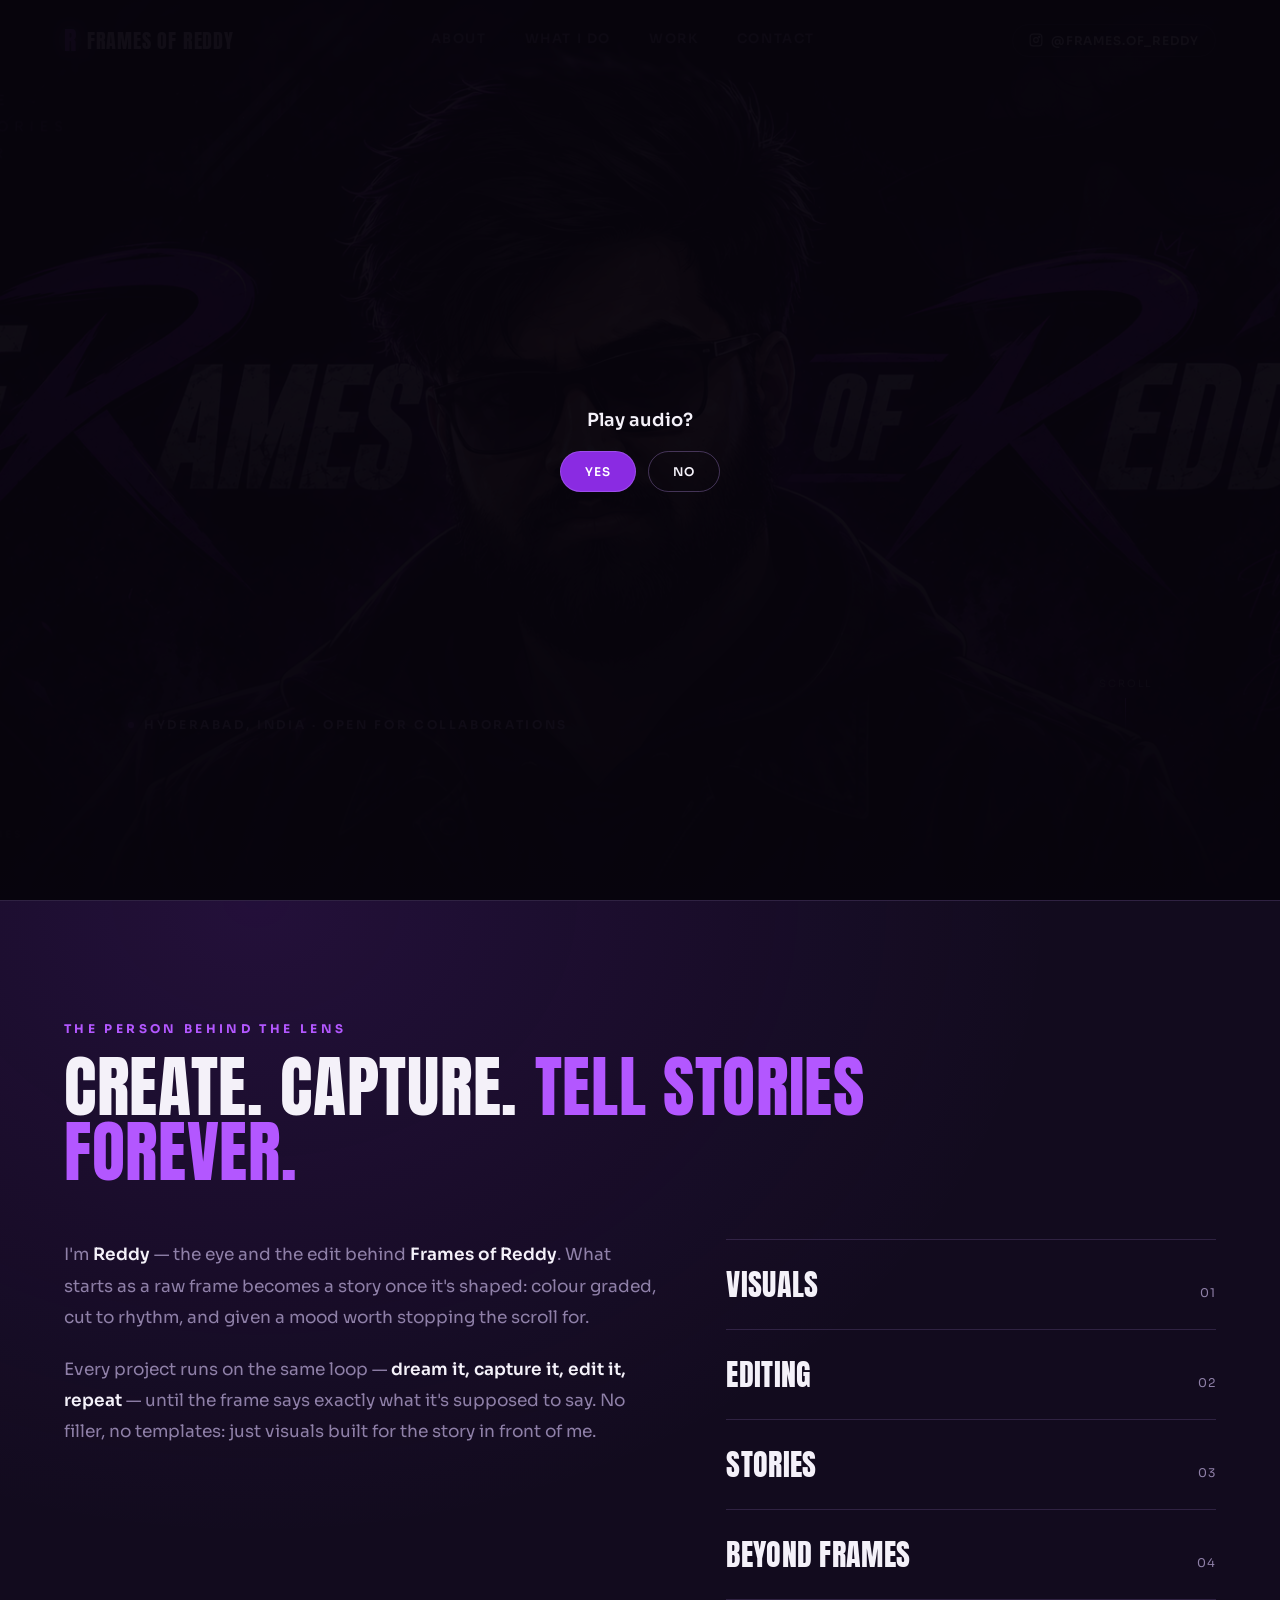
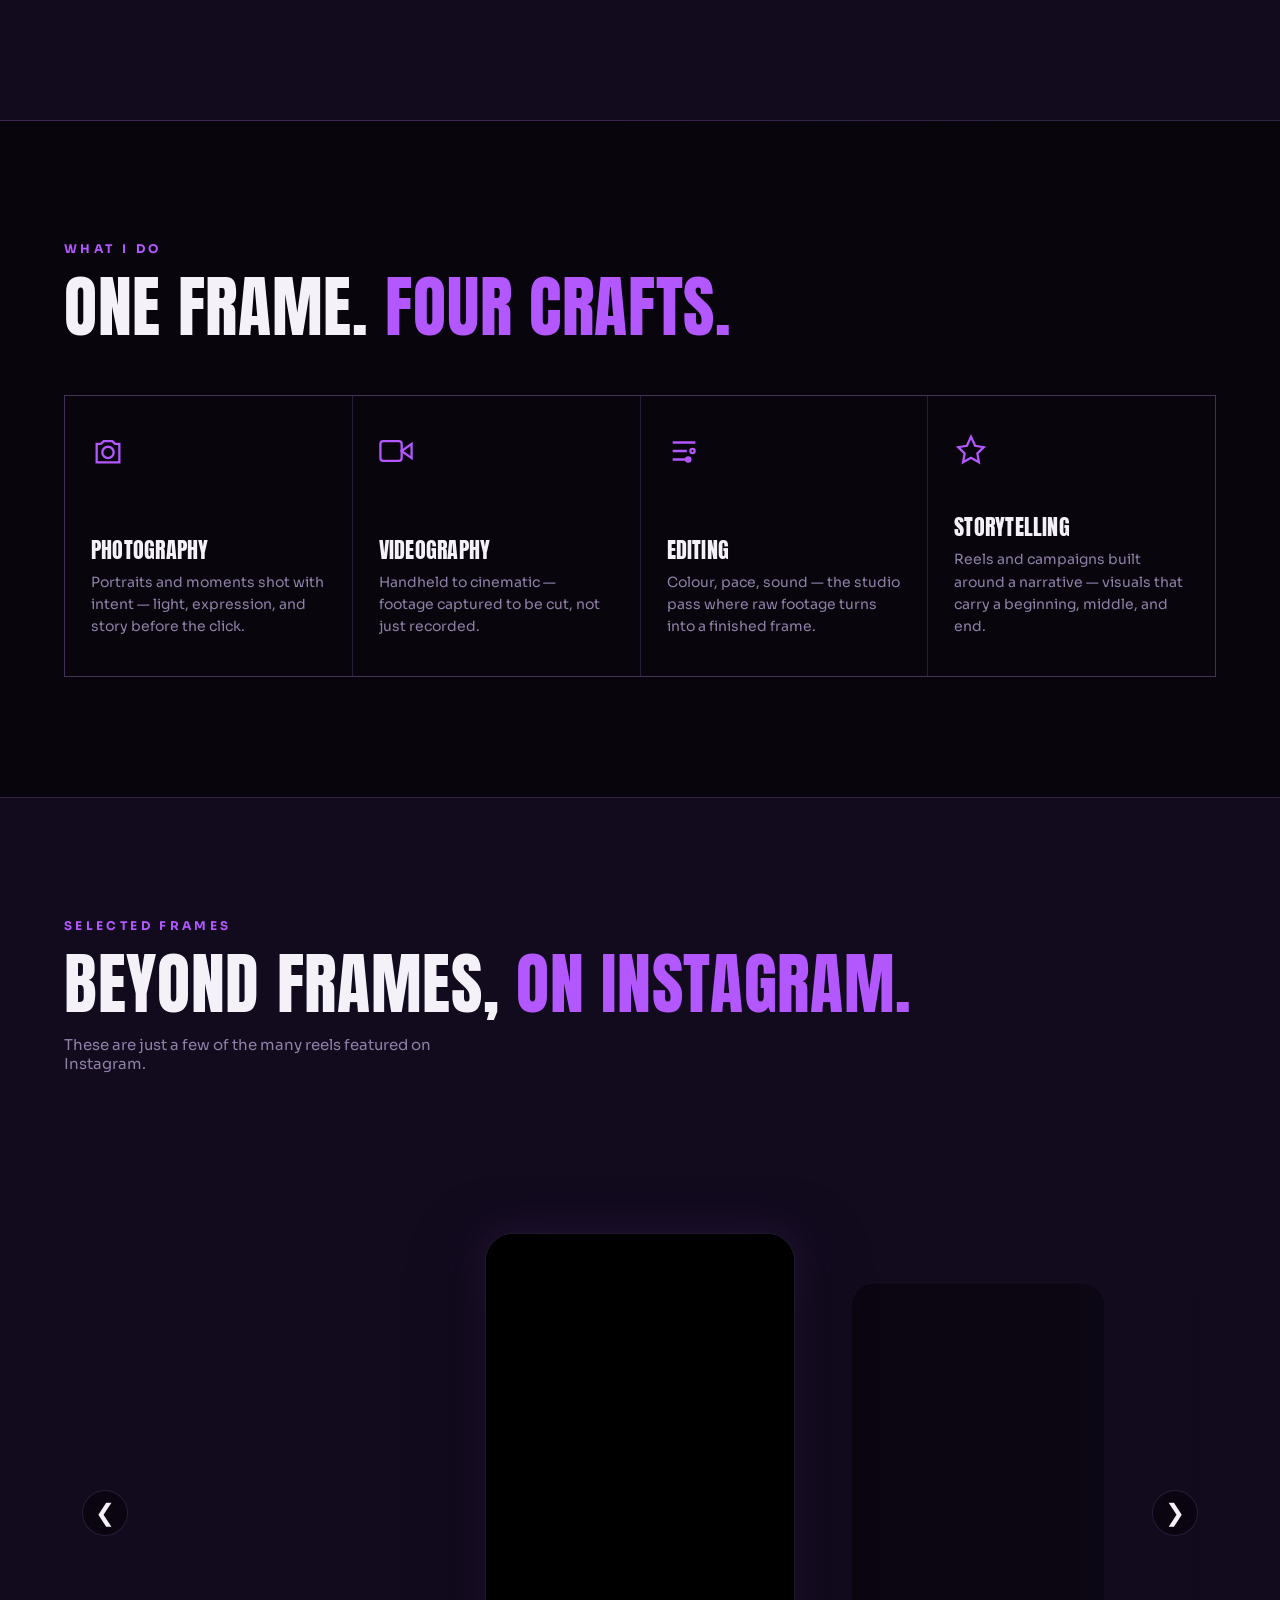
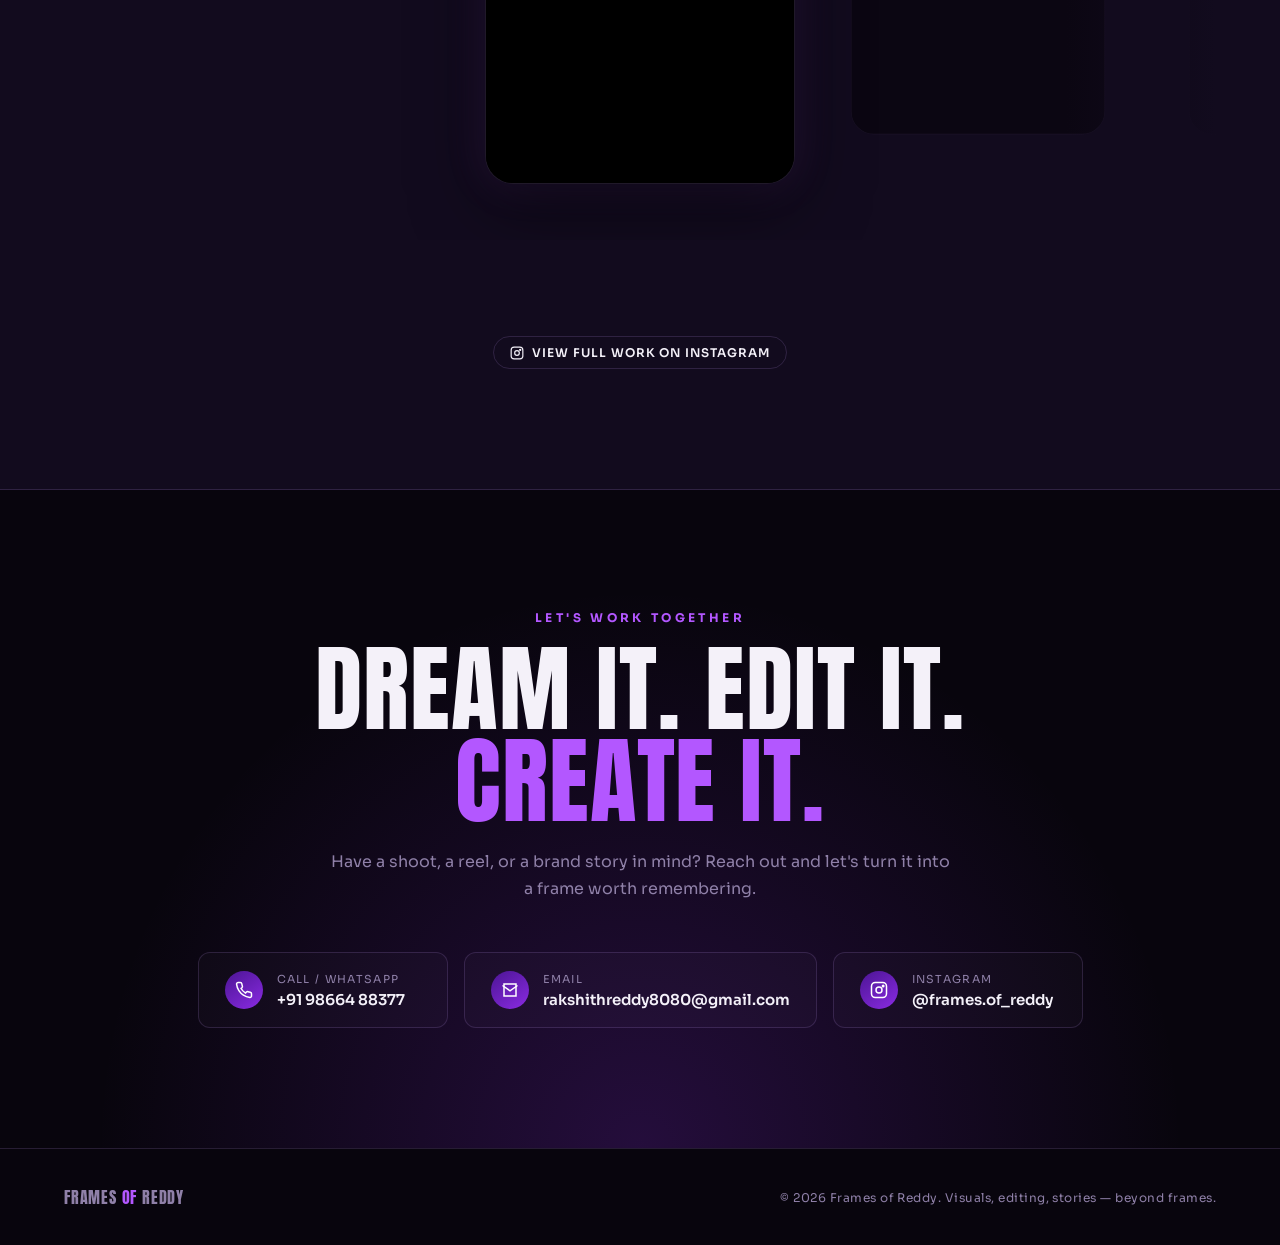
==== index.html @ 654df3df "Update index.html" ====
<!DOCTYPE html>

<html lang="en">

<head>

<meta charset="UTF-8">

<meta name="viewport" content="width=device-width, initial-scale=1.0">

<title>Frames of Reddy — Visuals. Editing. Stories.</title>

<link rel="preconnect" href="https://fonts.googleapis.com">

<link rel="preconnect" href="https://fonts.gstatic.com" crossorigin>

<link href="https://fonts.googleapis.com/css2?family=Anton&family=Sora:wght@300;400;500;600;700;800&display=swap" rel="stylesheet">

<style>

  :root{

    --bg:#08050d;

    --bg-alt:#120b1e;

    --violet:#8a2be2;

    --violet-bright:#b357ff;

    --violet-deep:#4c1594;

    --lilac:#d9b8ff;

    --white:#f4f1f9;

    --muted:#8f80a8;

    --line: rgba(197,157,255,0.16);

    --shadow-violet: 0 0 60px rgba(138,43,226,0.35);

  }

  *{margin:0;padding:0;box-sizing:border-box;}

  html{scroll-behavior:smooth;}

  body{

    background:var(--bg);

    color:var(--white);

    font-family:'Sora', sans-serif;

    overflow-x:hidden;

  }

  ::selection{background:var(--violet); color:#fff;}

  h1,h2,h3, .display{

    font-family:'Anton', sans-serif;

    font-weight:400;

    text-transform:uppercase;

    letter-spacing:0.01em;

    line-height:0.95;

  }

  a{color:inherit; text-decoration:none;}

  img{display:block; max-width:100%;}

  /* ---------- Signature slash divider ---------- */

  .slash-divider{

    width:100%;

    display:flex;

    justify-content:center;

    margin: 0 auto;

  }

  .slash-divider svg{ display:block; }

  /* ---------- Nav ---------- */

  header{

    position:fixed;

    top:0; left:0; right:0;

    z-index:100;

    display:flex;

    align-items:center;

    justify-content:space-between;

    padding: 20px clamp(20px, 5vw, 64px);

    background: linear-gradient(180deg, rgba(6,4,10,0.85) 0%, rgba(6,4,10,0) 100%);

    backdrop-filter: blur(2px);

  }

  .brandmark{

    display:flex; align-items:center; gap:10px;

    font-family:'Anton', sans-serif;

    font-size:20px;

    letter-spacing:0.04em;

  }

  .brandmark .r{

    color:var(--violet-bright);

    font-size:26px;

    text-shadow: 0 0 16px rgba(179,87,255,0.8);

  }

  nav.links{

    display:flex; gap:clamp(18px,3vw,40px);

    font-size:13px;

    letter-spacing:0.12em;

    text-transform:uppercase;

    font-weight:600;

    color:var(--muted);

  }

  nav.links a{ position:relative; padding-bottom:4px; transition:color .25s;}

  nav.links a:hover{ color:var(--white); }

  nav.links a::after{

    content:'';

    position:absolute; left:0; bottom:0;

    width:0; height:1px;

    background:var(--violet-bright);

    transition:width .25s;

  }

  nav.links a:hover::after{ width:100%; }

  .ig-pill{

    display:flex; align-items:center; gap:8px;

    border:1px solid var(--line);

    padding:8px 16px;

    border-radius:999px;

    font-size:12px;

    letter-spacing:0.08em;

    text-transform:uppercase;

    font-weight:600;

    transition: border-color .25s, box-shadow .25s, transform .25s;

  }

  .ig-pill:hover{

    border-color:var(--violet-bright);

    box-shadow:0 0 24px rgba(179,87,255,0.35);

    transform:translateY(-1px);

  }

  .ig-pill svg{ width:14px; height:14px; }

  /* ---------- Hero ---------- */

  .hero{

    position:relative;

    width:100%;

    min-height:100svh;

    display:flex;

    align-items:flex-end;

    background:#000;

  }
  .hero picture{
    position:absolute;
    inset:0;
    width:100%;
    height:100%;
    display:block;
  }

  .hero picture img{
    position:absolute;
    inset:0;
    width:100%;
    height:100%;
    object-fit:cover;
    object-position:center 18%;
  }

  .hero::after{

    content:'';

    position:absolute; inset:0;

    background: linear-gradient(180deg, rgba(6,4,10,0.1) 0%, rgba(6,4,10,0) 40%, rgba(8,5,13,0.55) 78%, var(--bg) 100%);

  }

  .hero-inner{

    position:relative; z-index:2;

    width:100%;

    padding: 0 clamp(20px,5vw,64px) 48px;

    display:flex;

    align-items:flex-end;

    justify-content:space-between;

    gap:24px;

  }

  .hero-tag{

    font-size:12px;

    letter-spacing:0.22em;

    text-transform:uppercase;

    color:var(--lilac);

    font-weight:600;

    display:flex; align-items:center; gap:10px;

  }

  .hero-tag .dot{

    width:6px;height:6px;border-radius:50%;

    background:var(--violet-bright);

    box-shadow:0 0 10px 2px rgba(179,87,255,0.9);

  }

  .scroll-cue{

    display:flex; flex-direction:column; align-items:center; gap:8px;

    font-size:10px;

    letter-spacing:0.2em;

    text-transform:uppercase;

    color:var(--muted);

  }

  .scroll-cue span.line{

    width:1px; height:34px;

    background:linear-gradient(180deg, var(--violet-bright), transparent);

    animation: pulse-line 2s ease-in-out infinite;

  }

  @keyframes pulse-line{ 0%,100%{opacity:.3} 50%{opacity:1} }

  /* ---------- Sections generic ---------- */

  section{

    position:relative;

    padding: 120px clamp(20px,5vw,64px);

  }

  .eyebrow{

    font-size:12px;

    letter-spacing:0.28em;

    text-transform:uppercase;

    color:var(--violet-bright);

    font-weight:700;

    margin-bottom:18px;

    display:block;

  }

  .section-head{

    max-width:900px;

  }

  .section-head h2{

    font-size:clamp(36px, 6vw, 68px);

    color:var(--white);

  }

  .section-head h2 em{

    font-style:normal;

    color:var(--violet-bright);

  }

  /* ---------- About ---------- */

  .about{

    background: radial-gradient(ellipse at 20% 0%, rgba(138,43,226,0.14), transparent 55%), var(--bg-alt);

    border-top:1px solid var(--line);

    border-bottom:1px solid var(--line);

  }

  .about-grid{

    display:grid;

    grid-template-columns: 1.1fr 0.9fr;

    gap:64px;

    margin-top:56px;

    align-items:start;

  }

  .about-copy p{

    color:var(--muted);

    font-size:17px;

    line-height:1.85;

    max-width:52ch;

    margin-bottom:20px;

  }

  .about-copy strong{ color:var(--white); font-weight:600; }

  .pillars{

    display:flex; flex-direction:column; gap:0;

    border-top:1px solid var(--line);

  }

  .pillar{

    display:flex; align-items:baseline; justify-content:space-between;

    padding:22px 0;

    border-bottom:1px solid var(--line);

  }

  .pillar .word{

    font-family:'Anton', sans-serif;

    font-size:clamp(22px,3vw,30px);

    text-transform:uppercase;

    color:var(--white);

    letter-spacing:0.01em;

  }

  .pillar .num{

    font-size:12px;

    color:var(--muted);

    letter-spacing:0.1em;

  }

  /* ---------- What I do ---------- */

  .services{

    background:var(--bg);

  }

  .service-grid{

    margin-top:56px;

    display:grid;

    grid-template-columns:repeat(4,1fr);

    gap:1px;

    background:var(--line);

    border:1px solid var(--line);

  }

  .service-card{

    background:var(--bg);

    padding:38px 26px;

    min-height:280px;

    display:flex;

    flex-direction:column;

    justify-content:space-between;

    transition: background .3s;

    position:relative;

    overflow:hidden;

  }

  .service-card:hover{ background:var(--bg-alt); }

  .service-card:hover .glow{ opacity:1; }

  .service-card .glow{

    position:absolute; top:-40%; right:-40%;

    width:220px; height:220px;

    background:radial-gradient(circle, rgba(179,87,255,0.35), transparent 70%);

    opacity:0; transition:opacity .4s;

    pointer-events:none;

  }

  .service-card .icon{

    width:34px; height:34px;

    color:var(--violet-bright);

    margin-bottom:auto;

  }

  .service-card h3{

    font-size:22px;

    margin-top:26px;

    color:var(--white);

  }

  .service-card p{

    color:var(--muted);

    font-size:14px;

    line-height:1.6;

    margin-top:10px;

  }

  /* ---------- Work / moodboard ---------- */

  .work{

    background: var(--bg-alt);

    border-top:1px solid var(--line);

    border-bottom:1px solid var(--line);

  }

  .work-head{

    display:flex;

    align-items:flex-end;

    justify-content:space-between;

    flex-wrap:wrap;

    gap:20px;

    margin-bottom:56px;

  }

  .work-head p{

    color:var(--muted);

    font-size:15px;

    max-width:36ch;

  }

  .work-grid{
    display:block;
    width:100%;
  }

  .work-tile{

    position:relative;

    border-radius:6px;

    overflow:hidden;

    border:1px solid var(--line);

    display:flex;

    align-items:flex-end;

    padding:18px;

    background-size:cover;

    background-position:center;

  }

  .work-tile.tall{ grid-row: span 2; }

  .work-tile.wide{ grid-column: span 2; }

  .work-tile::before{

    content:'';

    position:absolute; inset:0;

    background: linear-gradient(180deg, transparent 40%, rgba(6,4,10,0.85) 100%);

  }

  .work-tile .label{

    position:relative; z-index:2;

    font-size:13px;

    font-weight:600;

    letter-spacing:0.08em;

    text-transform:uppercase;

    color:var(--white);

    display:flex; align-items:center; gap:8px;

  }

  .work-tile .label svg{ width:14px; height:14px; color:var(--violet-bright); }

  .t1{ background-image: linear-gradient(160deg, rgba(76,21,148,0.55), rgba(8,5,13,0.85)), url('hero.png'); background-position: center 15%; }

  .t2{ background: linear-gradient(155deg, #1b0e2e, #3a1466 60%, #08050d); }

  .t3{ background: linear-gradient(200deg, #240f3c, #08050d); }

  .t4{ background: linear-gradient(140deg, #3a1466, #120b1e 70%); }

  .t5{ background: linear-gradient(170deg, #1b0e2e, #08050d); }

  .work-cta{

    margin-top:40px;

    display:flex; justify-content:center;

  }

  /* ---------- Contact ---------- */

  .contact{

    background: radial-gradient(ellipse at 50% 100%, rgba(138,43,226,0.22), transparent 60%), var(--bg);

    text-align:center;

  }

  .contact .section-head{ margin:0 auto; text-align:center; }

  .contact h2{ font-size:clamp(40px,8vw,96px); }

  .contact-sub{

    color:var(--muted);

    max-width:52ch;

    margin: 22px auto 50px;

    font-size:16px;

    line-height:1.7;

  }

  .contact-links{

    display:flex;

    flex-wrap:wrap;

    justify-content:center;

    gap:16px;

  }

  .contact-card{

    display:flex;

    align-items:center;

    gap:14px;

    border:1px solid var(--line);

    padding:18px 26px;

    border-radius:12px;

    min-width:250px;

    text-align:left;

    transition: border-color .25s, transform .25s, box-shadow .25s;

    background: rgba(255,255,255,0.02);

  }

  .contact-card:hover{

    border-color:var(--violet-bright);

    transform:translateY(-3px);

    box-shadow: var(--shadow-violet);

  }

  .contact-card .ic{

    width:38px; height:38px;

    flex:none;

    border-radius:50%;

    display:flex; align-items:center; justify-content:center;

    background: linear-gradient(145deg, var(--violet-deep), var(--violet));

    color:#fff;

  }

  .contact-card .ic svg{ width:18px; height:18px; }

  .contact-card .meta .k{

    font-size:11px;

    letter-spacing:0.12em;

    text-transform:uppercase;

    color:var(--muted);

    margin-bottom:4px;

  }

  .contact-card .meta .v{

    font-size:15px;

    font-weight:600;

    color:var(--white);

  }

  /* ---------- Footer ---------- */

  footer{

    padding: 36px clamp(20px,5vw,64px);

    display:flex;

    align-items:center;

    justify-content:space-between;

    border-top:1px solid var(--line);

    flex-wrap:wrap;

    gap:16px;

  }

  footer .fbrand{

    font-family:'Anton', sans-serif;

    font-size:16px;

    letter-spacing:0.05em;

    color:var(--muted);

  }

  footer .fbrand span{ color:var(--violet-bright); }

  footer small{

    color:var(--muted);

    font-size:12px;

    letter-spacing:0.04em;

  }

  /* ---------- Responsive ---------- */

  @media (max-width: 980px){

    nav.links{ display:none; }

    .about-grid{ grid-template-columns:1fr; gap:40px; }

    .service-grid{ grid-template-columns:repeat(2,1fr); }

    .work-grid{ display:block; width:100%; }

  }

  @media (max-width: 560px){

    section{ padding:88px 20px; }

    .service-grid{ grid-template-columns:1fr; }

    .work-grid{ display:block; width:100%; }

    .hero-inner{ flex-direction:column; align-items:flex-start; gap:28px; }

    .contact-card{ width:100%; }

  }


  /* ---------- Instagram Reels horizontal carousel ---------- */
  .reels-carousel{
    position:relative;
    width:100%;
    padding:48px 0 56px;
  }

  .reels-track{
    display:flex;
    align-items:center;
    gap:28px;
    width:100%;
    overflow-x:auto;
    overflow-y:hidden;
    scroll-snap-type:x mandatory;
    scroll-behavior:smooth;
    padding:56px calc(50% - 155px);
    scrollbar-width:none;
    -webkit-overflow-scrolling:touch;
  }

  .reels-track::-webkit-scrollbar{
    display:none;
  }

  .reel-card{
    flex:0 0 310px;
    height:551px;
    border-radius:28px;
    overflow:hidden;
    position:relative;
    scroll-snap-align:center;
    background:#000;
    border:1px solid var(--line);
    opacity:.38;
    transform:scale(.82);
    transition:transform .45s ease, opacity .45s ease, box-shadow .45s ease;
  }

  .reel-card.active{
    opacity:1;
    transform:scale(1);
    z-index:5;
    box-shadow:0 22px 70px rgba(0,0,0,.5), 0 0 40px rgba(179,87,255,.16);
  }

  .reel-card iframe{
    display:block;
    width:100%;
    height:100%;
    border:0;
    background:#000;
  }

  .reel-nav{
    position:absolute;
    top:50%;
    transform:translateY(-50%);
    z-index:20;
    width:46px;
    height:46px;
    border:1px solid var(--line);
    border-radius:50%;
    background:rgba(8,5,13,.78);
    color:var(--white);
    font-size:24px;
    line-height:1;
    cursor:pointer;
    backdrop-filter:blur(8px);
    transition:border-color .25s, background .25s, transform .25s;
  }

  .reel-nav:hover{
    border-color:var(--violet-bright);
    background:rgba(76,21,148,.7);
  }

  .reel-prev{ left:18px; }
  .reel-next{ right:18px; }

  .reels-carousel::before,
  .reels-carousel::after{
    content:'';
    position:absolute;
    top:0;
    bottom:0;
    width:13%;
    z-index:10;
    pointer-events:none;
  }

  .reels-carousel::before{
    left:0;
    background:linear-gradient(90deg, var(--bg-alt), transparent);
  }

  .reels-carousel::after{
    right:0;
    background:linear-gradient(270deg, var(--bg-alt), transparent);
  }

  @media (max-width:700px){
    .reels-track{
      gap:18px;
      padding-left:calc(50% - 135px);
      padding-right:calc(50% - 135px);
    }

    .reel-card{
      flex-basis:270px;
      height:480px;
      border-radius:24px;
    }

    .reel-nav{
      width:40px;
      height:40px;
      font-size:20px;
    }

    .reel-prev{ left:8px; }
    .reel-next{ right:8px; }
  }

</style>

</head>

<body>
  <audio id="portfolioAudio">
  <source src="portfolio-audio.mp3" type="audio/mpeg">
</audio>

<div id="audioPermission" style="position:fixed;inset:0;z-index:9999;display:flex;align-items:center;justify-content:center;background:rgba(8,5,13,.96);font-family:'Sora',sans-serif;">
  <div style="text-align:center;">
    <div style="color:#f4f1f9;font-size:18px;font-weight:600;margin-bottom:20px;">
      Play audio?
    </div>

    <div style="display:flex;gap:12px;justify-content:center;">
      <button id="playAudio" type="button" style="border:1px solid rgba(197,157,255,.3);background:#8a2be2;color:#fff;padding:12px 24px;border-radius:999px;font:600 12px 'Sora',sans-serif;letter-spacing:.08em;text-transform:uppercase;cursor:pointer;">
        Yes
      </button>

      <button id="noAudio" type="button" style="border:1px solid rgba(197,157,255,.3);background:transparent;color:#f4f1f9;padding:12px 24px;border-radius:999px;font:600 12px 'Sora',sans-serif;letter-spacing:.08em;text-transform:uppercase;cursor:pointer;">
        No
      </button>
    </div>
  </div>
</div>

<header>

  <div class="brandmark"><span class="r">R</span> FRAMES OF REDDY</div>

  <nav class="links">

    <a href="#about">About</a>

    <a href="#services">What I Do</a>

    <a href="#work">Work</a>

    <a href="#contact">Contact</a>

  </nav>

  <a class="ig-pill" href="https://www.instagram.com/frames.of_reddy" target="_blank" rel="noopener">

    <svg viewBox="0 0 24 24" fill="none" stroke="currentColor" stroke-width="2"><rect x="2" y="2" width="20" height="20" rx="5"/><circle cx="12" cy="12" r="4"/><circle cx="17.5" cy="6.5" r="1"/></svg>

    @frames.of_reddy

  </a>

</header>

<!-- HERO -->

<section class="hero">

  <picture>
    <source media="(max-width: 560px)" srcset="hero-mobile.png">
    <img src="hero.png" alt="Frames of Reddy — portrait banner">
  </picture>

  <div class="hero-inner">

    <div class="hero-tag"><span class="dot"></span>Hyderabad, India · Open for collaborations</div>

    <div class="scroll-cue"><span>Scroll</span><span class="line"></span></div>

  </div>

</section>

<!-- ABOUT -->

<section class="about" id="about">

  <div class="section-head">

    <span class="eyebrow">The Person Behind The Lens</span>

    <h2>Create. Capture. <em>Tell stories forever.</em></h2>

  </div>

  <div class="about-grid">

    <div class="about-copy">

      <p>I'm <strong>Reddy</strong> — the eye and the edit behind <strong>Frames of Reddy</strong>. What starts as a raw frame becomes a story once it's shaped: colour graded, cut to rhythm, and given a mood worth stopping the scroll for.</p>

      <p>Every project runs on the same loop — <strong>dream it, capture it, edit it, repeat</strong> — until the frame says exactly what it's supposed to say. No filler, no templates: just visuals built for the story in front of me.</p>

    </div>

    <div class="pillars">

      <div class="pillar"><span class="word">Visuals</span><span class="num">01</span></div>

      <div class="pillar"><span class="word">Editing</span><span class="num">02</span></div>

      <div class="pillar"><span class="word">Stories</span><span class="num">03</span></div>

      <div class="pillar"><span class="word">Beyond Frames</span><span class="num">04</span></div>

    </div>

  </div>

</section>

<!-- SERVICES -->

<section class="services" id="services">

  <div class="section-head">

    <span class="eyebrow">What I Do</span>

    <h2>One frame. <em>Four crafts.</em></h2>

  </div>

  <div class="service-grid">

    <div class="service-card">

      <div class="glow"></div>

      <svg class="icon" viewBox="0 0 24 24" fill="none" stroke="currentColor" stroke-width="1.6"><path d="M4 7h3l2-2h6l2 2h3v13H4z"/><circle cx="12" cy="13" r="4"/></svg>

      <h3>Photography</h3>

      <p>Portraits and moments shot with intent — light, expression, and story before the click.</p>

    </div>

    <div class="service-card">

      <div class="glow"></div>

      <svg class="icon" viewBox="0 0 24 24" fill="none" stroke="currentColor" stroke-width="1.6"><path d="M23 7l-7 5 7 5V7z"/><rect x="1" y="5" width="15" height="14" rx="2"/></svg>

      <h3>Videography</h3>

      <p>Handheld to cinematic — footage captured to be cut, not just recorded.</p>

    </div>

    <div class="service-card">

      <div class="glow"></div>

      <svg class="icon" viewBox="0 0 24 24" fill="none" stroke="currentColor" stroke-width="1.6"><path d="M4 6h16M4 12h10M4 18h13"/><circle cx="18" cy="12" r="1.5"/><circle cx="15" cy="18" r="1.5"/></svg>

      <h3>Editing</h3>

      <p>Colour, pace, sound — the studio pass where raw footage turns into a finished frame.</p>

    </div>

    <div class="service-card">

      <div class="glow"></div>

      <svg class="icon" viewBox="0 0 24 24" fill="none" stroke="currentColor" stroke-width="1.6"><path d="M12 2l2.9 6.3L21 9.3l-4.5 4.4L17.6 20 12 16.8 6.4 20l1.1-6.3L3 9.3l6.1-1z"/></svg>

      <h3>Storytelling</h3>

      <p>Reels and campaigns built around a narrative — visuals that carry a beginning, middle, and end.</p>

    </div>

  </div>

</section>

<!-- WORK / MOODBOARD -->

<section class="work" id="work">

  <div class="work-head">

    <div class="section-head">

      <span class="eyebrow">Selected Frames</span>

      <h2>Beyond frames, <em>on Instagram.</em></h2>

    </div>

    <p>These are just a few of the many reels featured on Instagram.</p>

  </div>

  <div class="work-grid">
    <div class="reels-carousel">
      <button class="reel-nav reel-prev" type="button" aria-label="Previous reel">&#10094;</button>

      <div class="reels-track">
        
         <div class="reel-card">
          <iframe src="https://www.instagram.com/reel/DcV81oohVIB/embed/" title="Instagram Reel 1" allowfullscreen loading="lazy"></iframe>
        </div>


        <div class="reel-card">
          <iframe src="https://www.instagram.com/reel/DcS8Oz3h90Z/embed/" title="Instagram Reel 2" allowfullscreen loading="lazy"></iframe>
        </div>

        <div class="reel-card">
          <iframe src="https://www.instagram.com/reel/DYt3I3_vNM1/embed/" title="Instagram Reel 3" allowfullscreen loading="lazy"></iframe>
        </div>


        <div class="reel-card">
          <iframe src="https://www.instagram.com/reel/DXAbQo4kxTm/embed/" title="Instagram Reel 4" allowfullscreen loading="lazy"></iframe>
        </div>


        <div class="reel-card">
          <iframe src="https://www.instagram.com/reel/DYhn1O8vVtA/embed/" title="Instagram Reel 5" allowfullscreen loading="lazy"></iframe>
        </div>


        <div class="reel-card">
          <iframe src="https://www.instagram.com/reel/Dbw5aCNJ3gd/embed/" title="Instagram Reel 6" allowfullscreen loading="lazy"></iframe>
        </div>


        <div class="reel-card">
          <iframe src="https://www.instagram.com/reel/DN0cRMaUsWM/embed/" title="Instagram Reel 7" allowfullscreen loading="lazy"></iframe>
        </div>


        <div class="reel-card">
          <iframe src="https://www.instagram.com/reel/DOF5BCdiUIG/embed/" title="Instagram Reel 8" allowfullscreen loading="lazy"></iframe>
        </div>


        <div class="reel-card">
          <iframe src="https://www.instagram.com/reel/DObkdE_EpVa/embed/" title="Instagram Reel 9" allowfullscreen loading="lazy"></iframe>
        </div>


        <div class="reel-card">
          <iframe src="https://www.instagram.com/reel/DXDfrdXj7ae/embed/" title="Instagram Reel 10" allowfullscreen loading="lazy"></iframe>
        </div>


        <div class="reel-card">
          <iframe src="https://www.instagram.com/reel/DX4c7B3PeUk/embed/" title="Instagram Reel 11" allowfullscreen loading="lazy"></iframe>
        </div>


        <div class="reel-card">
          <iframe src="https://www.instagram.com/reel/DXbmrlQEsmh/embed/" title="Instagram Reel 12" allowfullscreen loading="lazy"></iframe>
        </div>
</div>

      <button class="reel-nav reel-next" type="button" aria-label="Next reel">&#10095;</button>
    </div>

</div>

  <div class="work-cta">

    <a class="ig-pill" href="https://www.instagram.com/frames.of_reddy" target="_blank" rel="noopener">

      <svg viewBox="0 0 24 24" fill="none" stroke="currentColor" stroke-width="2"><rect x="2" y="2" width="20" height="20" rx="5"/><circle cx="12" cy="12" r="4"/><circle cx="17.5" cy="6.5" r="1"/></svg>

      View full work on Instagram

    </a>

  </div>

</section>

<!-- CONTACT -->

<section class="contact" id="contact">

  <div class="section-head">

    <span class="eyebrow">Let's Work Together</span>

    <h2>Dream it. Edit it.<br><em>Create it.</em></h2>

  </div>

  <p class="contact-sub">Have a shoot, a reel, or a brand story in mind? Reach out and let's turn it into a frame worth remembering.</p>

  <div class="contact-links">

    <a class="contact-card" href="tel:+919866488377">

      <div class="ic"><svg viewBox="0 0 24 24" fill="none" stroke="currentColor" stroke-width="2"><path d="M22 16.9v3a2 2 0 0 1-2.2 2 19.8 19.8 0 0 1-8.6-3.1 19.5 19.5 0 0 1-6-6 19.8 19.8 0 0 1-3.1-8.7A2 2 0 0 1 4.1 2h3a2 2 0 0 1 2 1.7c.1 1 .3 2 .7 3a2 2 0 0 1-.4 2.1L8.1 10a16 16 0 0 0 6 6l1.2-1.3a2 2 0 0 1 2.1-.4c1 .4 2 .6 3 .7a2 2 0 0 1 1.6 2Z"/></svg></div>

      <div class="meta"><div class="k">Call / WhatsApp</div><div class="v">+91 98664 88377</div></div>

    </a>

    <a class="contact-card" href="mailto:rakshithreddy8080@gmail.com">

      <div class="ic"><svg viewBox="0 0 24 24" fill="none" stroke="currentColor" stroke-width="2"><path d="M4 4h16v16H4z"/><path d="M22 6l-10 7L2 6"/></svg></div>

      <div class="meta"><div class="k">Email</div><div class="v">rakshithreddy8080@gmail.com</div></div>

    </a>

    <a class="contact-card" href="https://www.instagram.com/frames.of_reddy" target="_blank" rel="noopener">

      <div class="ic"><svg viewBox="0 0 24 24" fill="none" stroke="currentColor" stroke-width="2"><rect x="2" y="2" width="20" height="20" rx="5"/><circle cx="12" cy="12" r="4"/><circle cx="17.5" cy="6.5" r="1"/></svg></div>

      <div class="meta"><div class="k">Instagram</div><div class="v">@frames.of_reddy</div></div>

    </a>

  </div>

</section>

<footer>

  <div class="fbrand">FRAMES <span>OF</span> REDDY</div>

  <small>&copy; 2026 Frames of Reddy. Visuals, editing, stories — beyond frames.</small>

</footer>


  <script>
    (() => {
      const track = document.querySelector('.reels-track');
      const cards = [...document.querySelectorAll('.reel-card')];
      const prev = document.querySelector('.reel-prev');
      const next = document.querySelector('.reel-next');

      if (!track || !cards.length) return;

      const setActiveCard = () => {
        const trackCenter = track.getBoundingClientRect().left + track.clientWidth / 2;
        let closest = cards[0];
        let closestDistance = Infinity;

        cards.forEach(card => {
          const rect = card.getBoundingClientRect();
          const center = rect.left + rect.width / 2;
          const distance = Math.abs(center - trackCenter);
          if (distance < closestDistance) {
            closestDistance = distance;
            closest = card;
          }
        });

        cards.forEach(card => card.classList.toggle('active', card === closest));
      };

      const centerCard = (card, smooth = true) => {
        const left = card.offsetLeft - (track.clientWidth - card.offsetWidth) / 2;
        track.scrollTo({
          left: Math.max(0, left),
          behavior: smooth ? 'smooth' : 'auto'
        });
      };

      const scrollByCard = (direction) => {
        const active = cards.find(card => card.classList.contains('active')) || cards[0];
        const index = cards.indexOf(active);
        const nextIndex = Math.max(0, Math.min(cards.length - 1, index + direction));
        centerCard(cards[nextIndex], true);
      };

      prev?.addEventListener('click', () => scrollByCard(-1));
      next?.addEventListener('click', () => scrollByCard(1));

      let ticking = false;
      track.addEventListener('scroll', () => {
        if (!ticking) {
          window.requestAnimationFrame(() => {
            setActiveCard();
            ticking = false;
          });
          ticking = true;
        }
      }, { passive: true });

      window.addEventListener('resize', setActiveCard);

      requestAnimationFrame(() => {
        centerCard(cards[0], false);
        setActiveCard();
      });
    })();
  </script>
  <script>
(() => {
  const audio = document.getElementById('portfolioAudio');
  const permission = document.getElementById('audioPermission');
  const yes = document.getElementById('playAudio');
  const no = document.getElementById('noAudio');

  yes.addEventListener('click', () => {
    audio.loop = false;
    audio.volume = 1;
    audio.currentTime = 0;

    audio.play().then(() => {
      permission.remove();
    }).catch(() => {
      alert('Audio could not be played. Make sure portfolio-audio.mp3 is in the same folder as index.html.');
    });
  });

  no.addEventListener('click', () => {
    audio.pause();
    permission.remove();
  });
})();
</script>

</body>

</html>
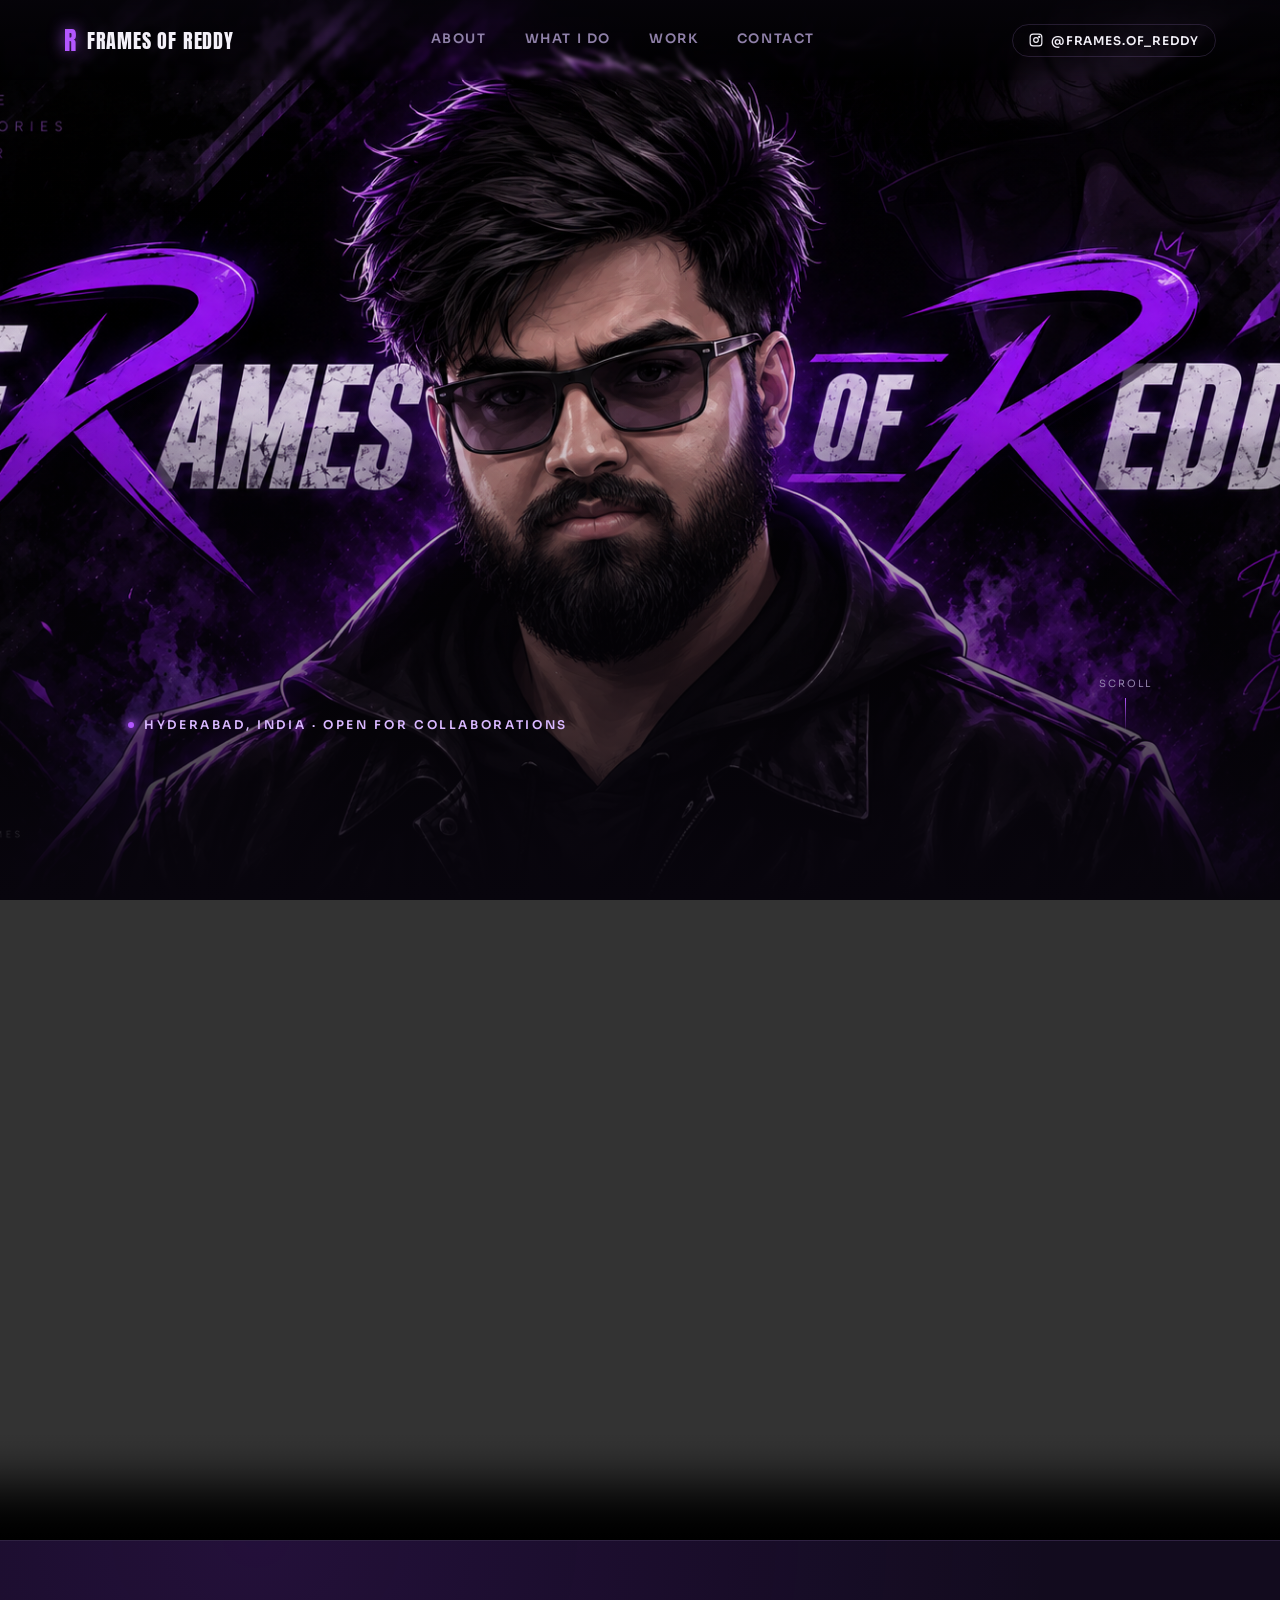
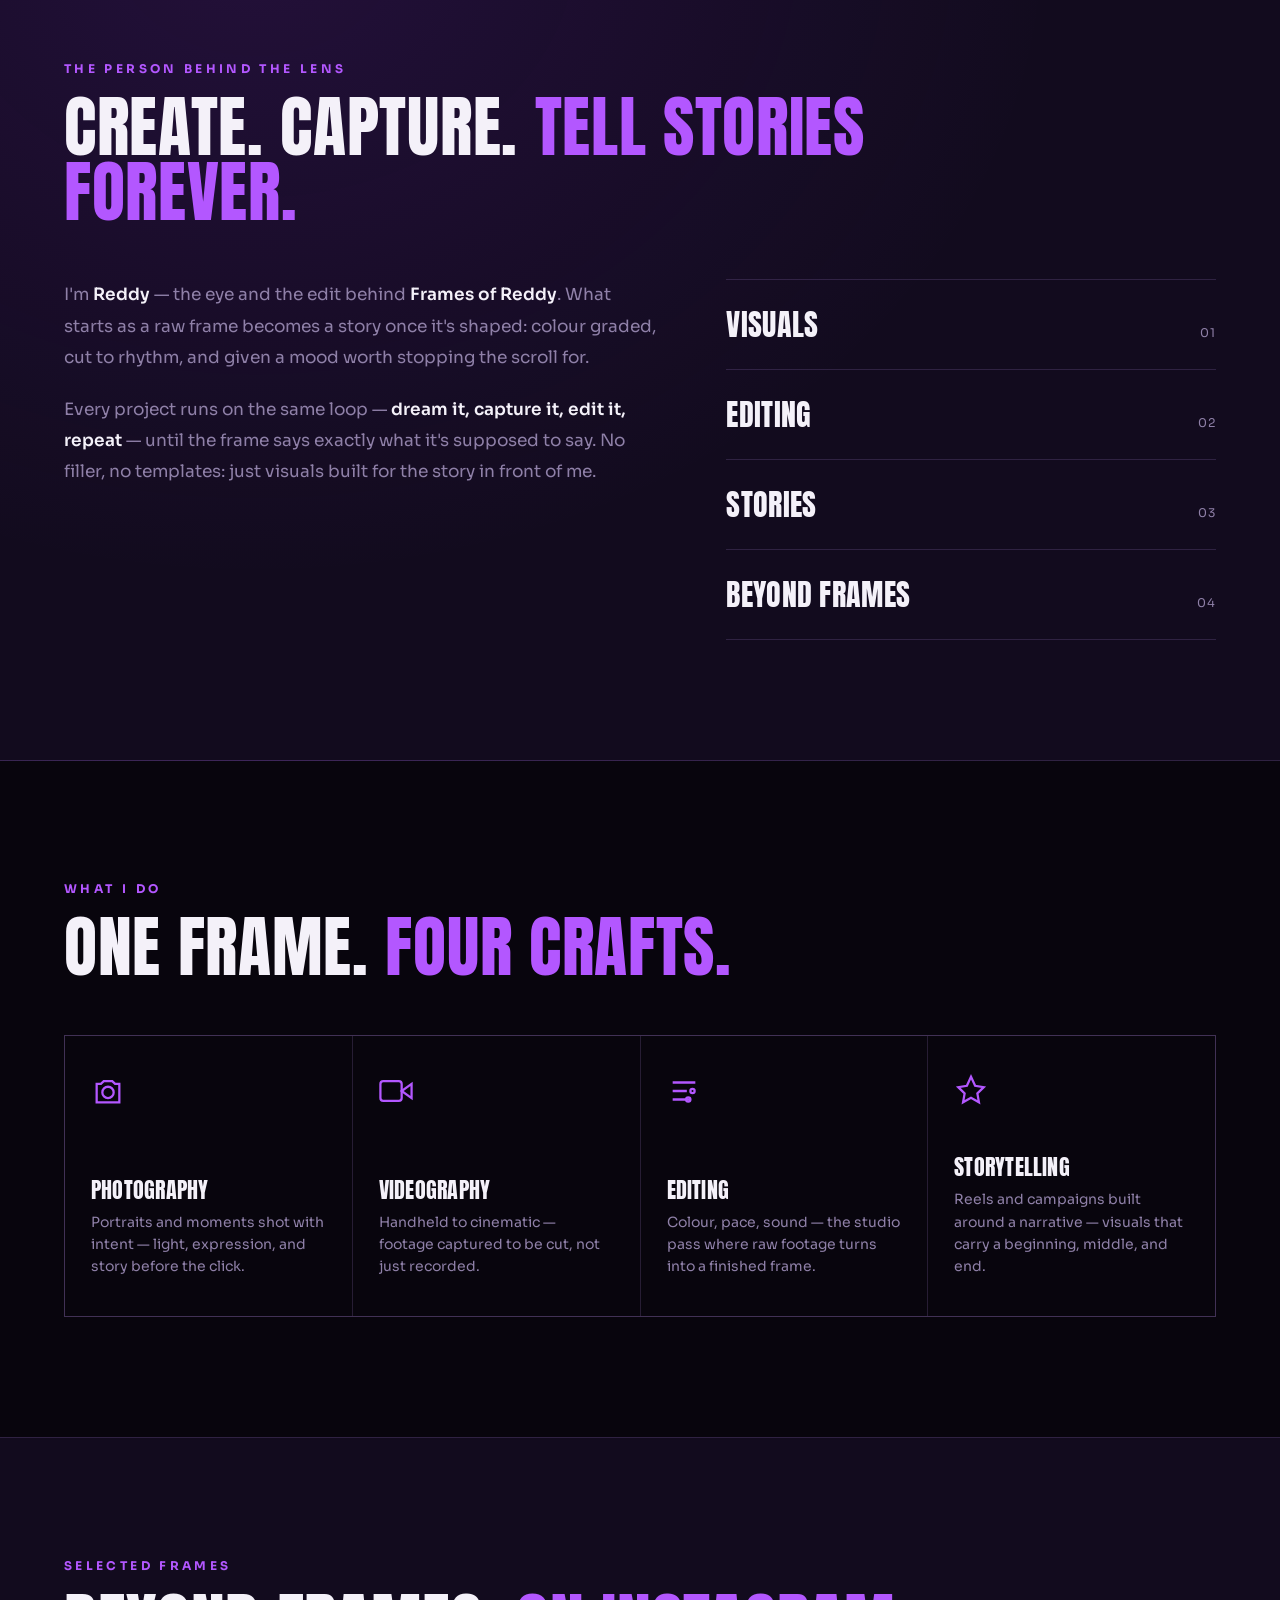
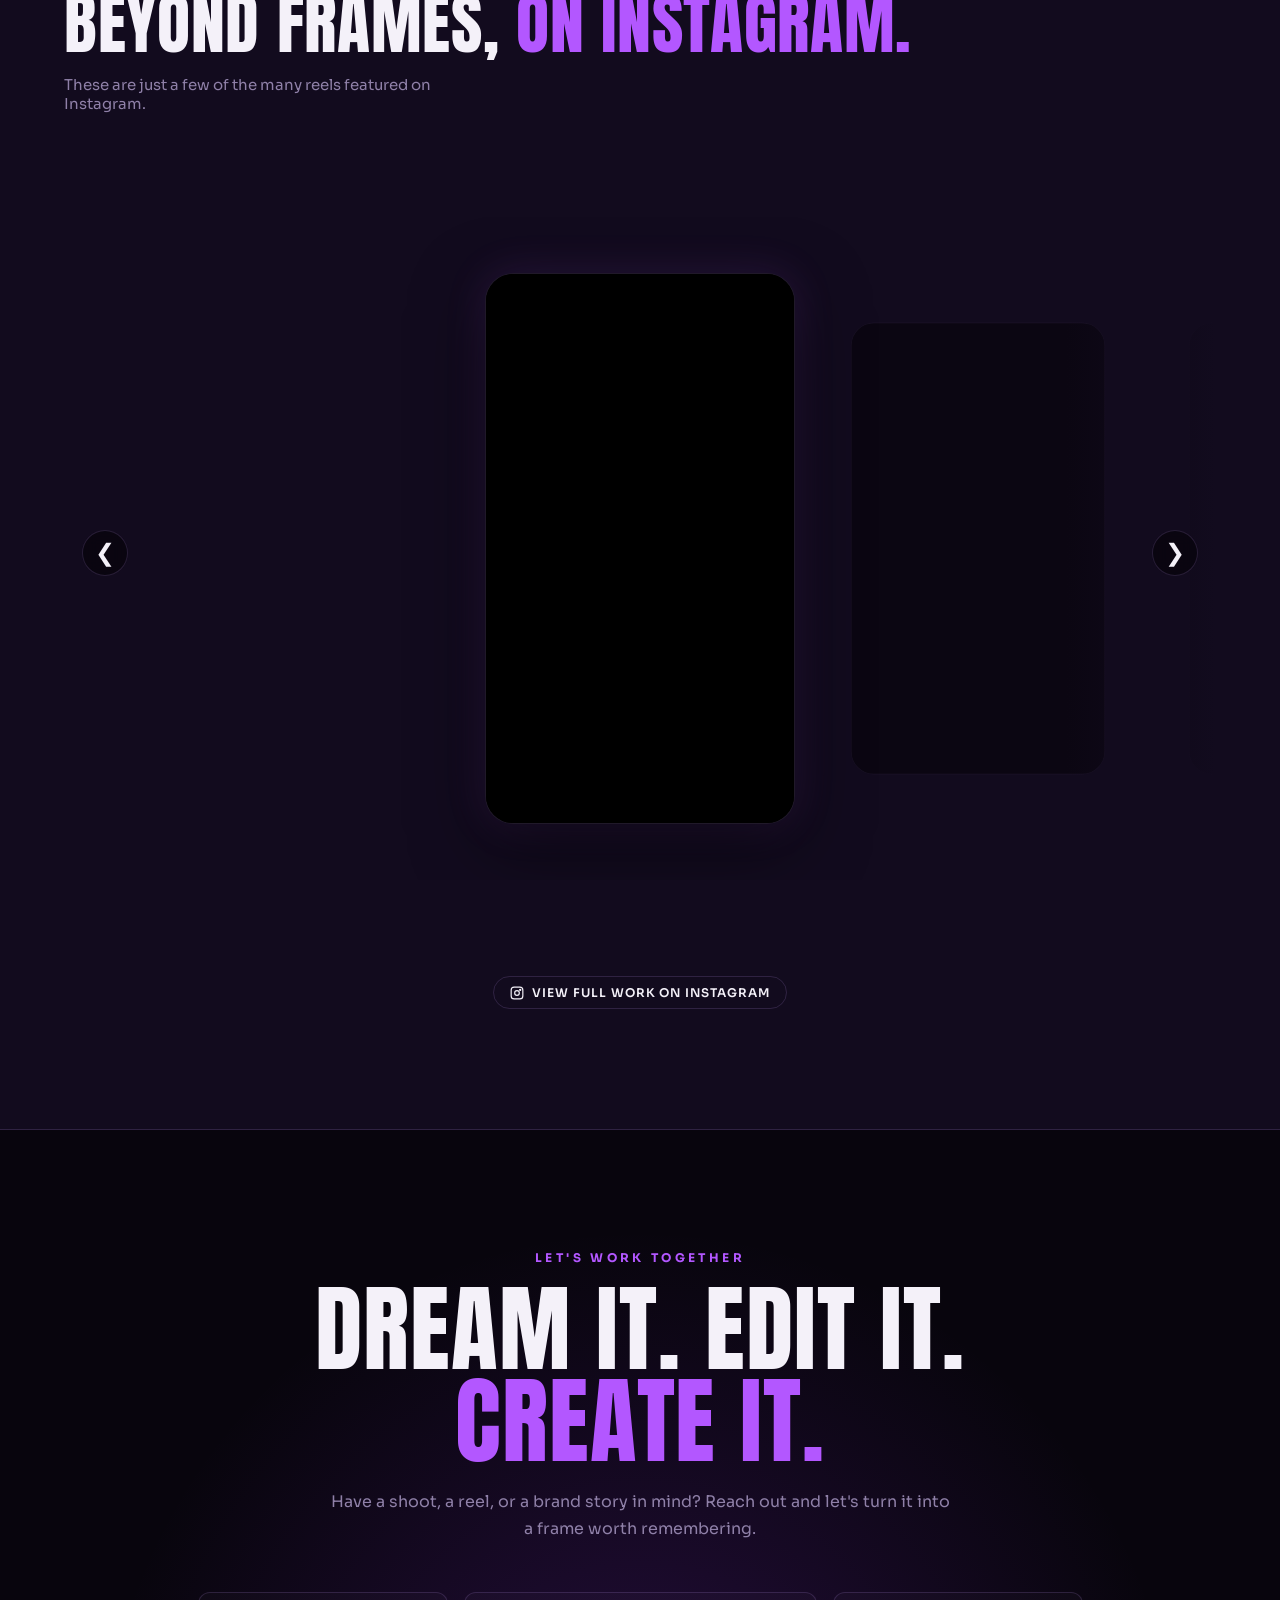
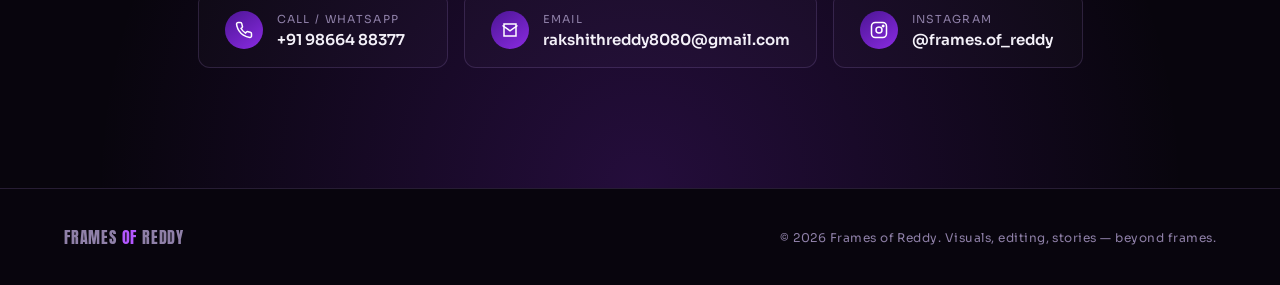
==== commit 14a75ebe: "Update index.html" ====
--- a/index.html
+++ b/index.html
@@ -983,33 +983,28 @@
     .reel-prev{ left:8px; }
     .reel-next{ right:8px; }
   }
-
+/* ---------- Video Showcase ---------- */
+
+.video-showcase{
+  width:100%;
+  padding:0;
+  background:#000;
+  overflow:hidden;
+}
+
+.portfolio-video{
+  display:block;
+  width:100%;
+  height:auto;
+  max-height:90vh;
+  object-fit:cover;
+}
 </style>
 
 </head>
 
 <body>
-  <audio id="portfolioAudio">
-  <source src="portfolio-audio.mp3" type="audio/mpeg">
-</audio>
-
-<div id="audioPermission" style="position:fixed;inset:0;z-index:9999;display:flex;align-items:center;justify-content:center;background:rgba(8,5,13,.96);font-family:'Sora',sans-serif;">
-  <div style="text-align:center;">
-    <div style="color:#f4f1f9;font-size:18px;font-weight:600;margin-bottom:20px;">
-      Play audio?
-    </div>
-
-    <div style="display:flex;gap:12px;justify-content:center;">
-      <button id="playAudio" type="button" style="border:1px solid rgba(197,157,255,.3);background:#8a2be2;color:#fff;padding:12px 24px;border-radius:999px;font:600 12px 'Sora',sans-serif;letter-spacing:.08em;text-transform:uppercase;cursor:pointer;">
-        Yes
-      </button>
-
-      <button id="noAudio" type="button" style="border:1px solid rgba(197,157,255,.3);background:transparent;color:#f4f1f9;padding:12px 24px;border-radius:999px;font:600 12px 'Sora',sans-serif;letter-spacing:.08em;text-transform:uppercase;cursor:pointer;">
-        No
-      </button>
-    </div>
-  </div>
-</div>
+ 
 
 <header>
 
@@ -1054,6 +1049,19 @@
 
   </div>
 
+</section>
+  <!-- VIDEO SHOWCASE -->
+<section class="video-showcase">
+  <video
+    class="portfolio-video"
+    autoplay
+    muted
+    playsinline
+    controls
+  >
+    <source src="portfolio-video.mp4" type="video/mp4">
+    Your browser does not support the video tag.
+  </video>
 </section>
 
 <!-- ABOUT -->
@@ -1379,31 +1387,7 @@
       });
     })();
   </script>
-  <script>
-(() => {
-  const audio = document.getElementById('portfolioAudio');
-  const permission = document.getElementById('audioPermission');
-  const yes = document.getElementById('playAudio');
-  const no = document.getElementById('noAudio');
-
-  yes.addEventListener('click', () => {
-    audio.loop = false;
-    audio.volume = 1;
-    audio.currentTime = 0;
-
-    audio.play().then(() => {
-      permission.remove();
-    }).catch(() => {
-      alert('Audio could not be played. Make sure portfolio-audio.mp3 is in the same folder as index.html.');
-    });
-  });
-
-  no.addEventListener('click', () => {
-    audio.pause();
-    permission.remove();
-  });
-})();
-</script>
+  
 
 </body>
 
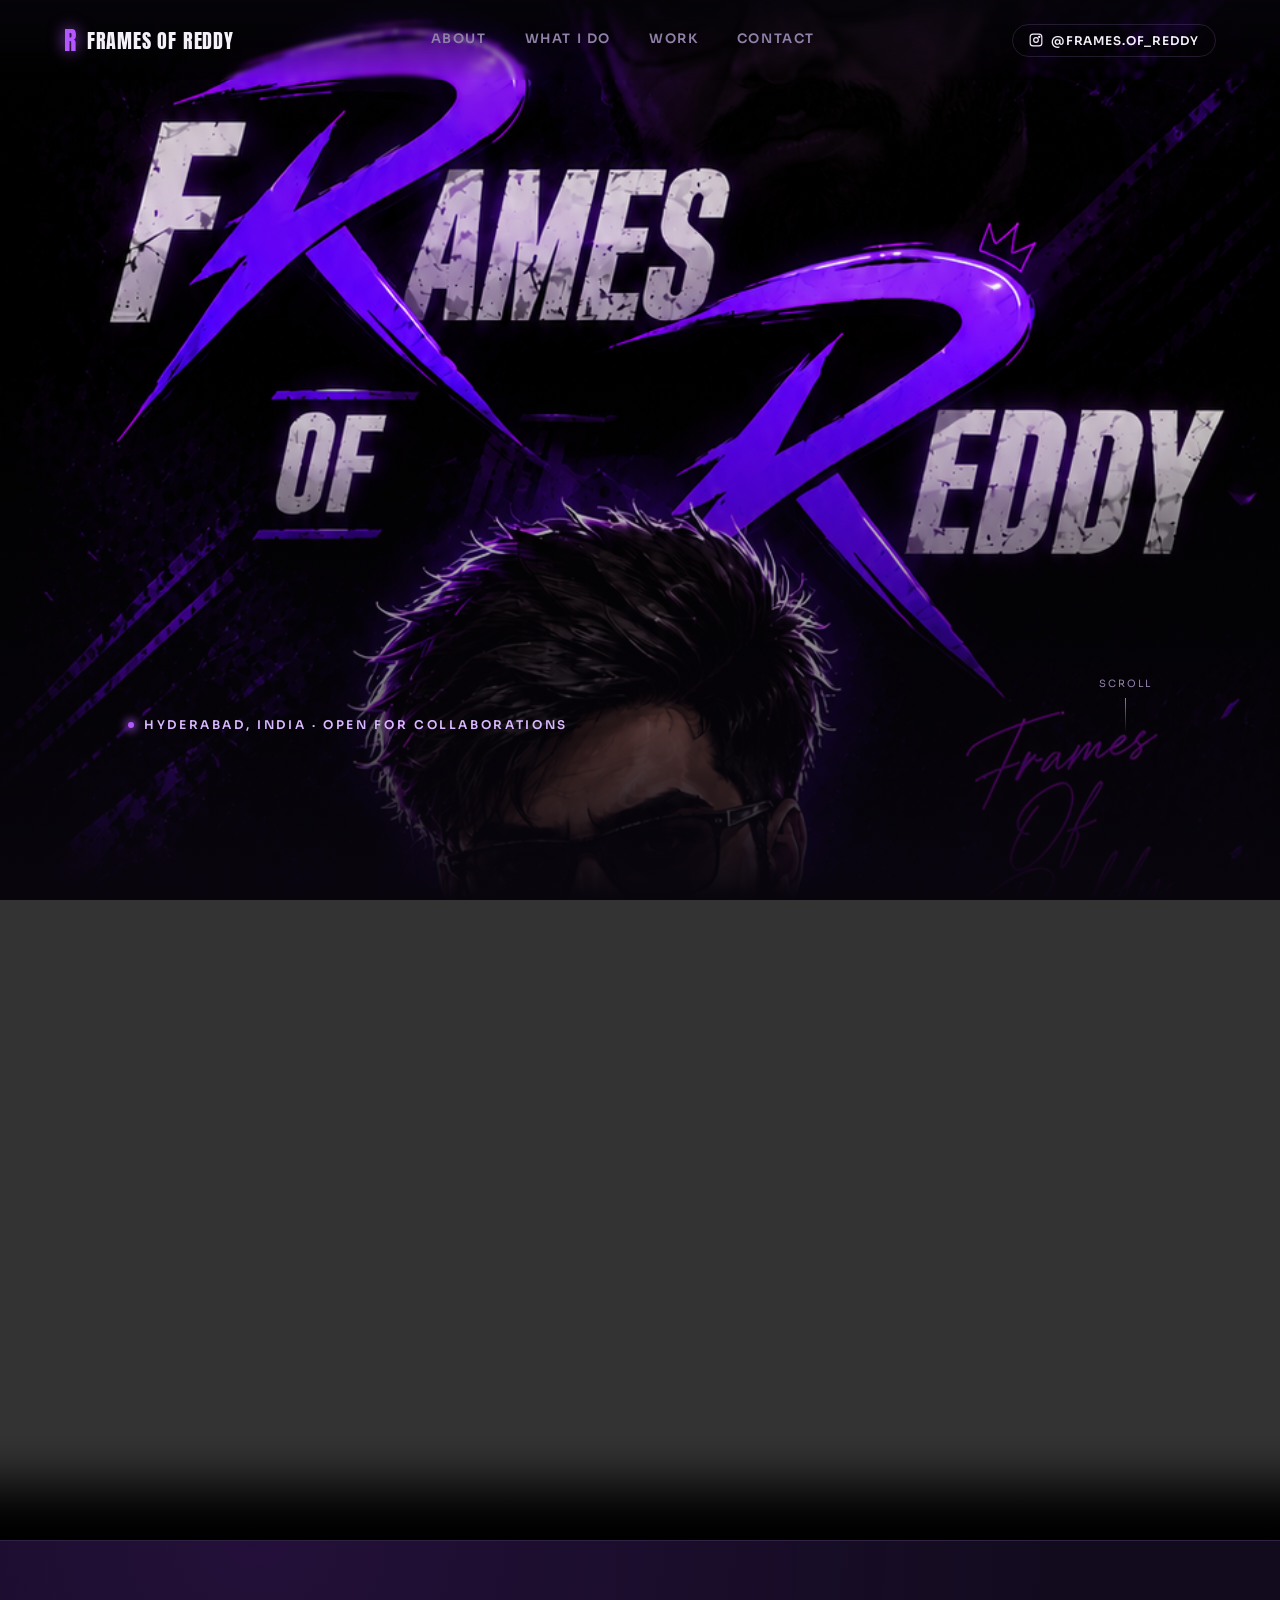
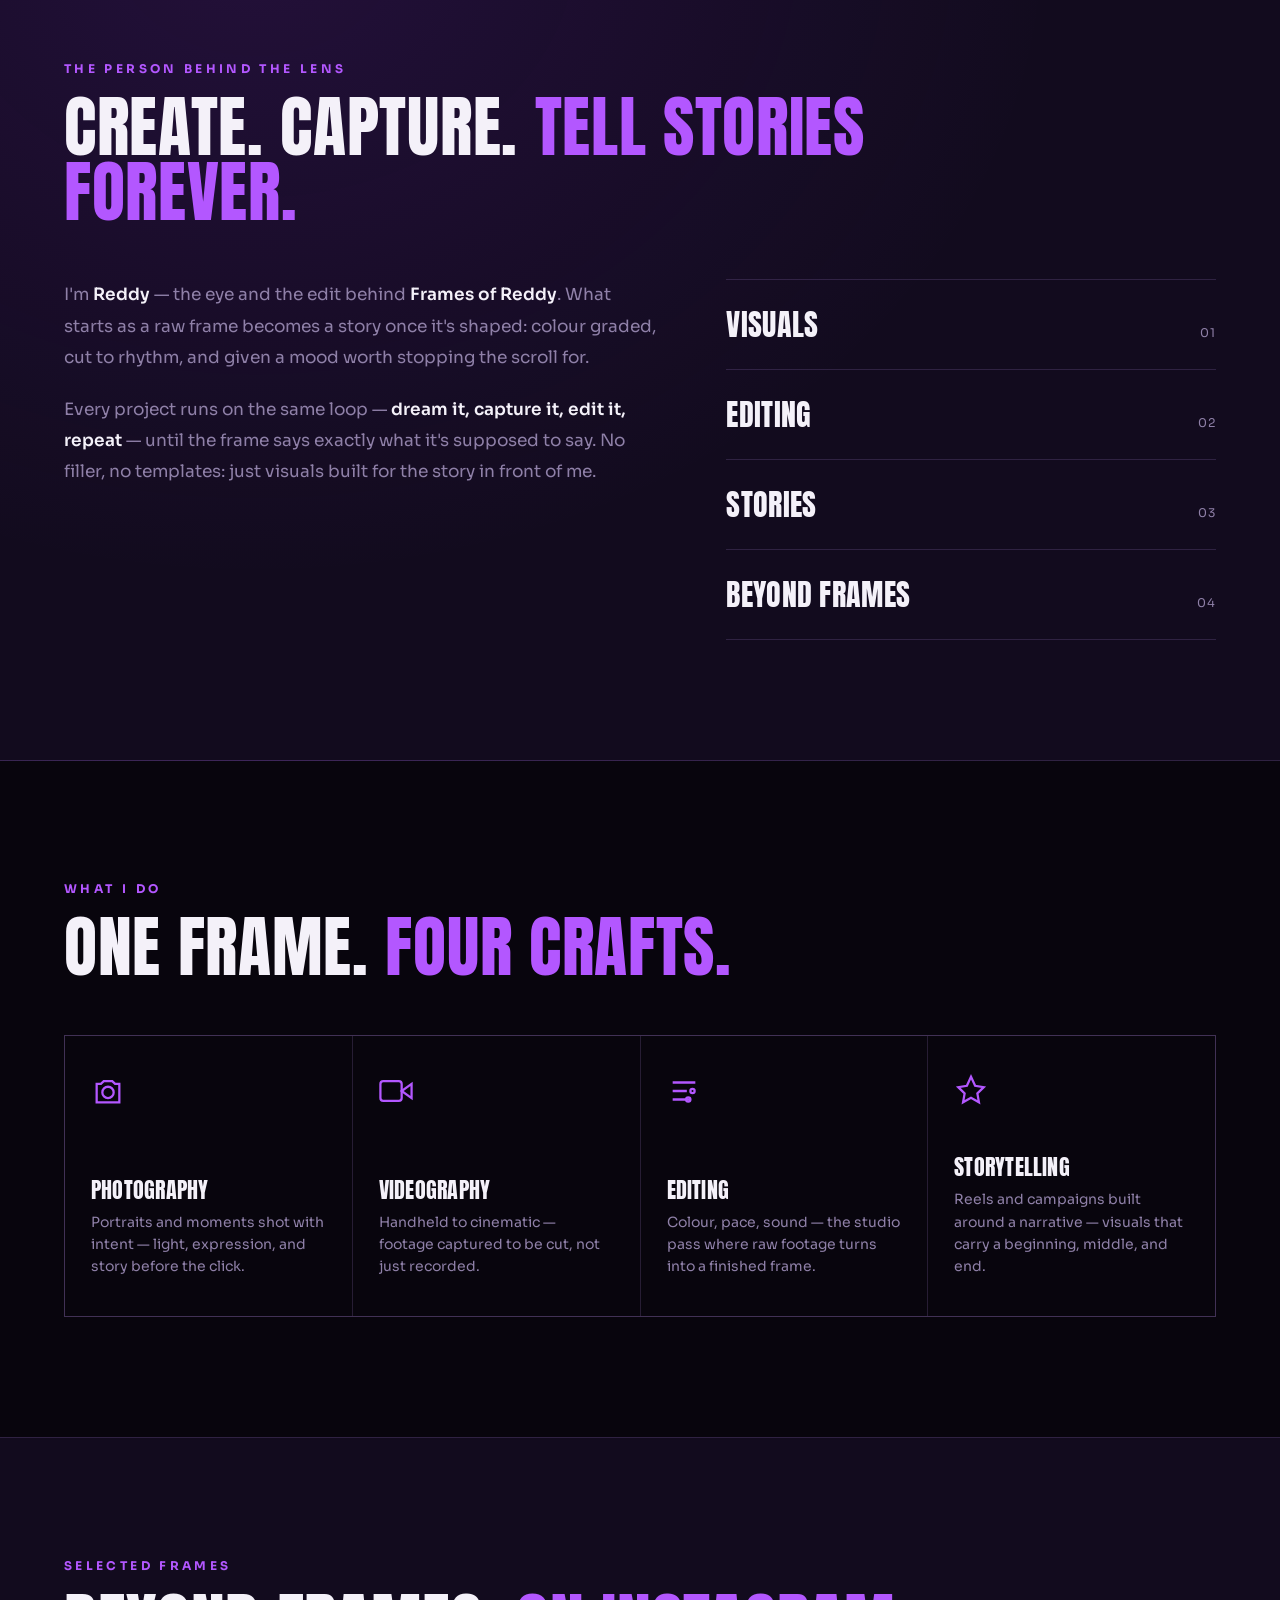
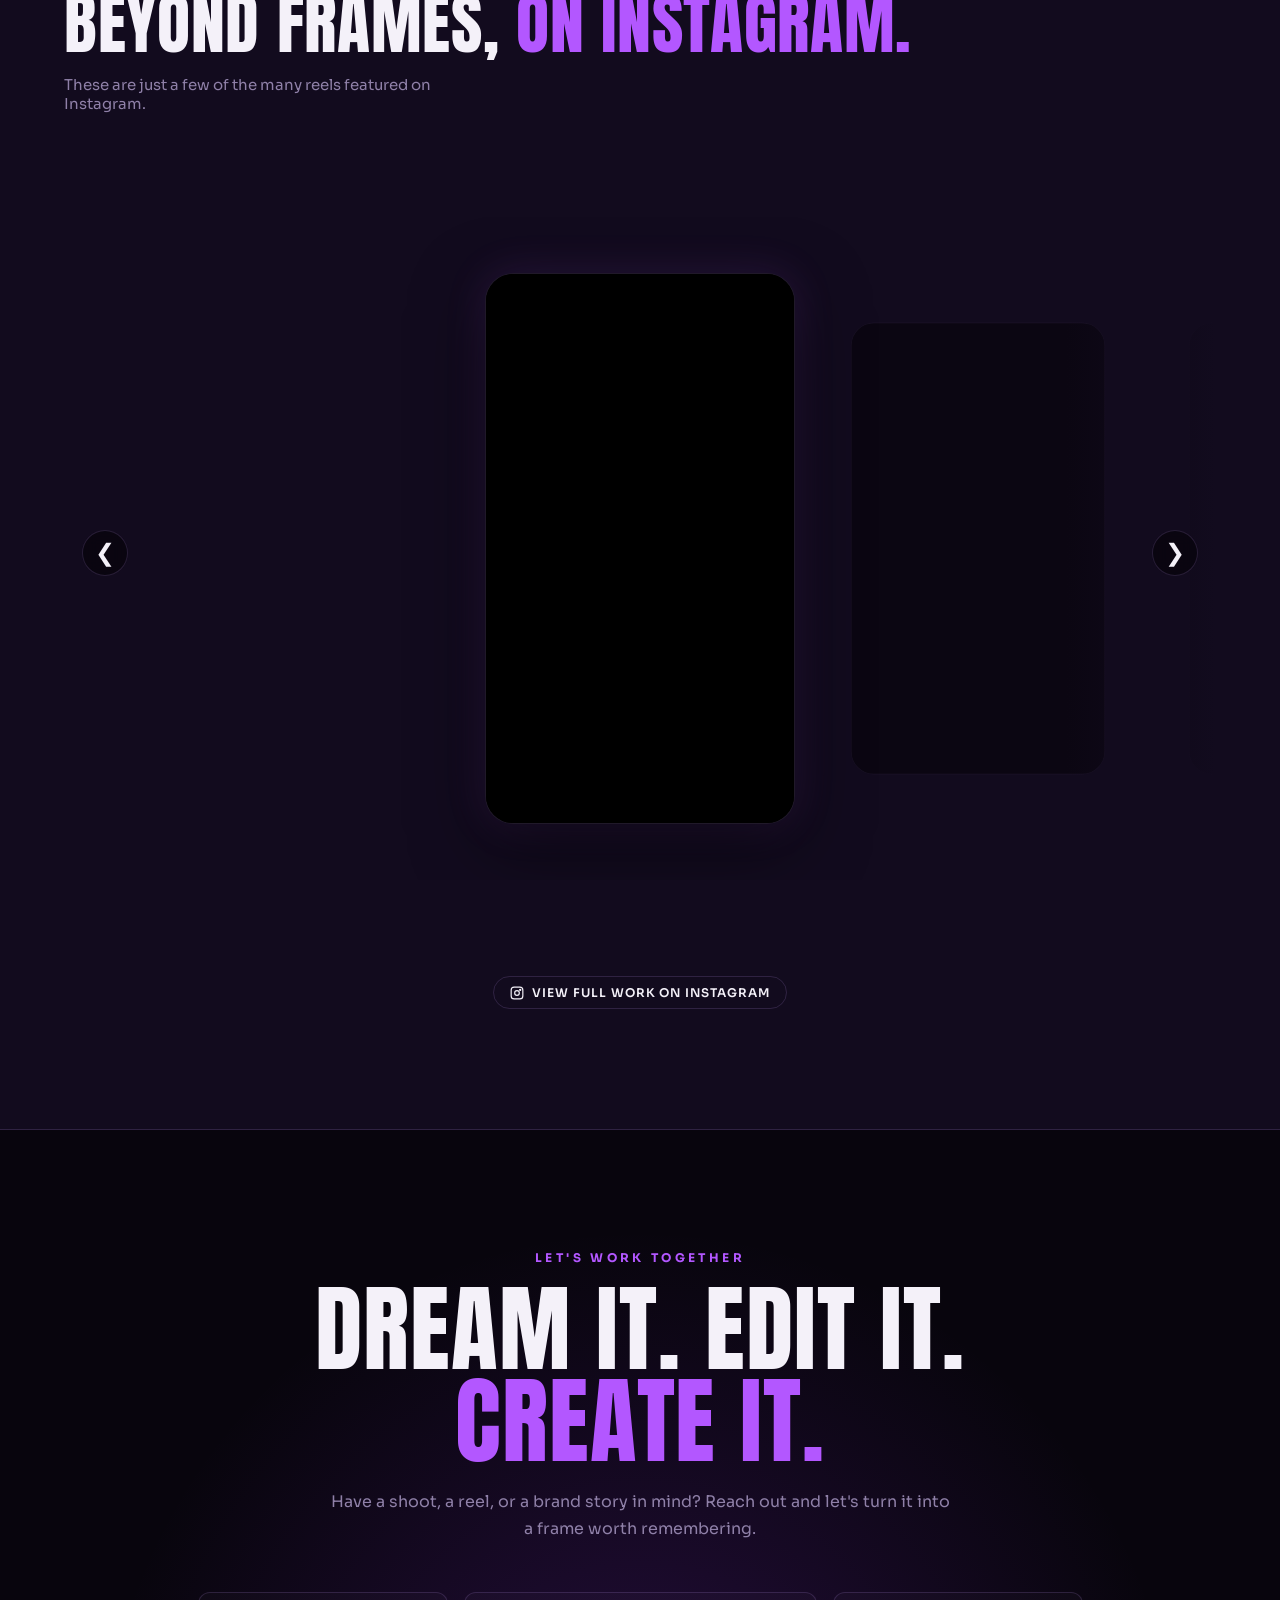
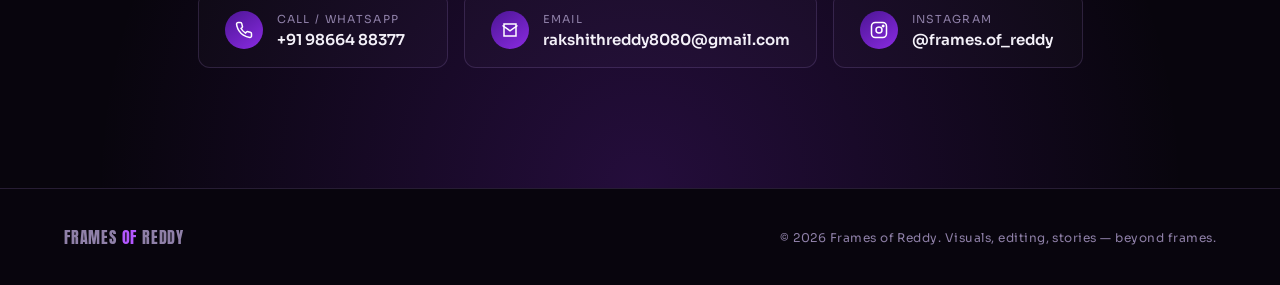
==== commit 55a2d2b2: "Update index.html" ====
--- a/index.html
+++ b/index.html
@@ -1059,7 +1059,7 @@
     playsinline
     controls
   >
-    <source src="portfolio-video.mp4" type="video/mp4">
+    <source src="portfolio-video.mov" type="video/quicktime">
     Your browser does not support the video tag.
   </video>
 </section>
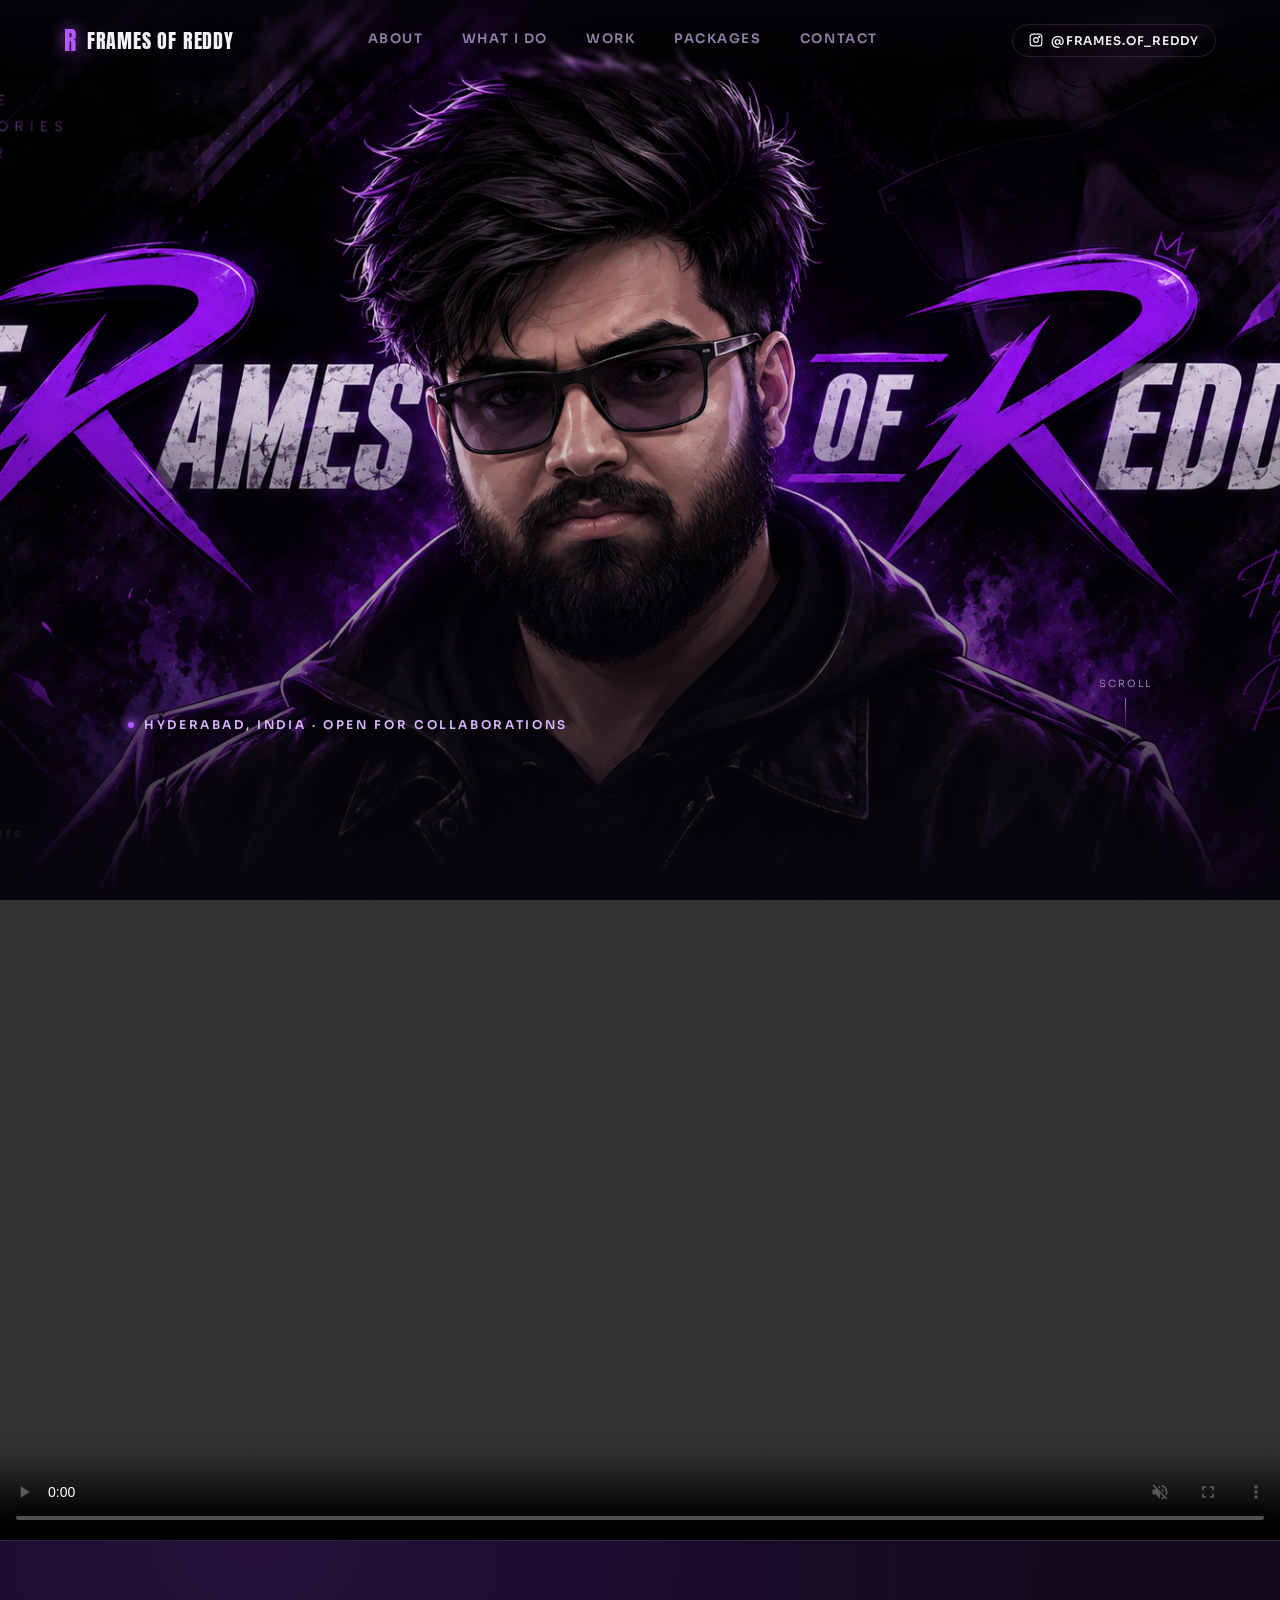
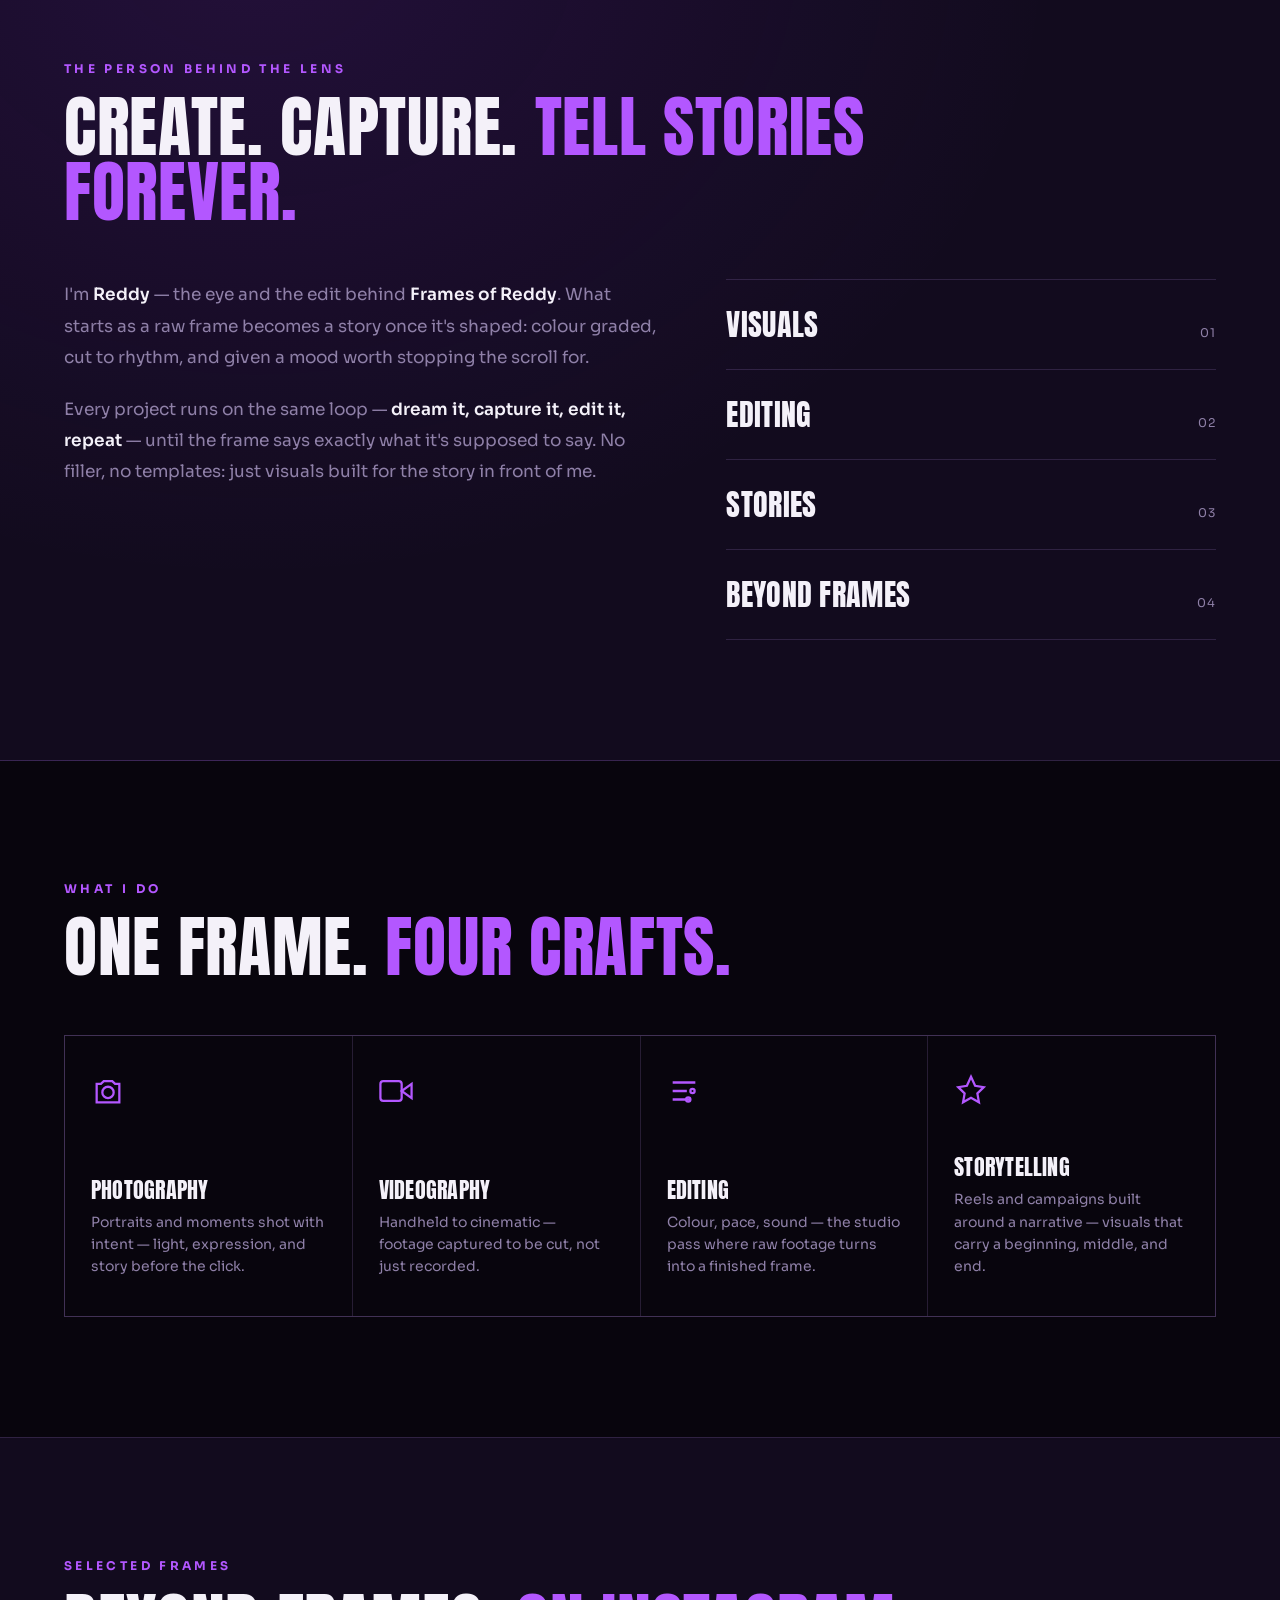
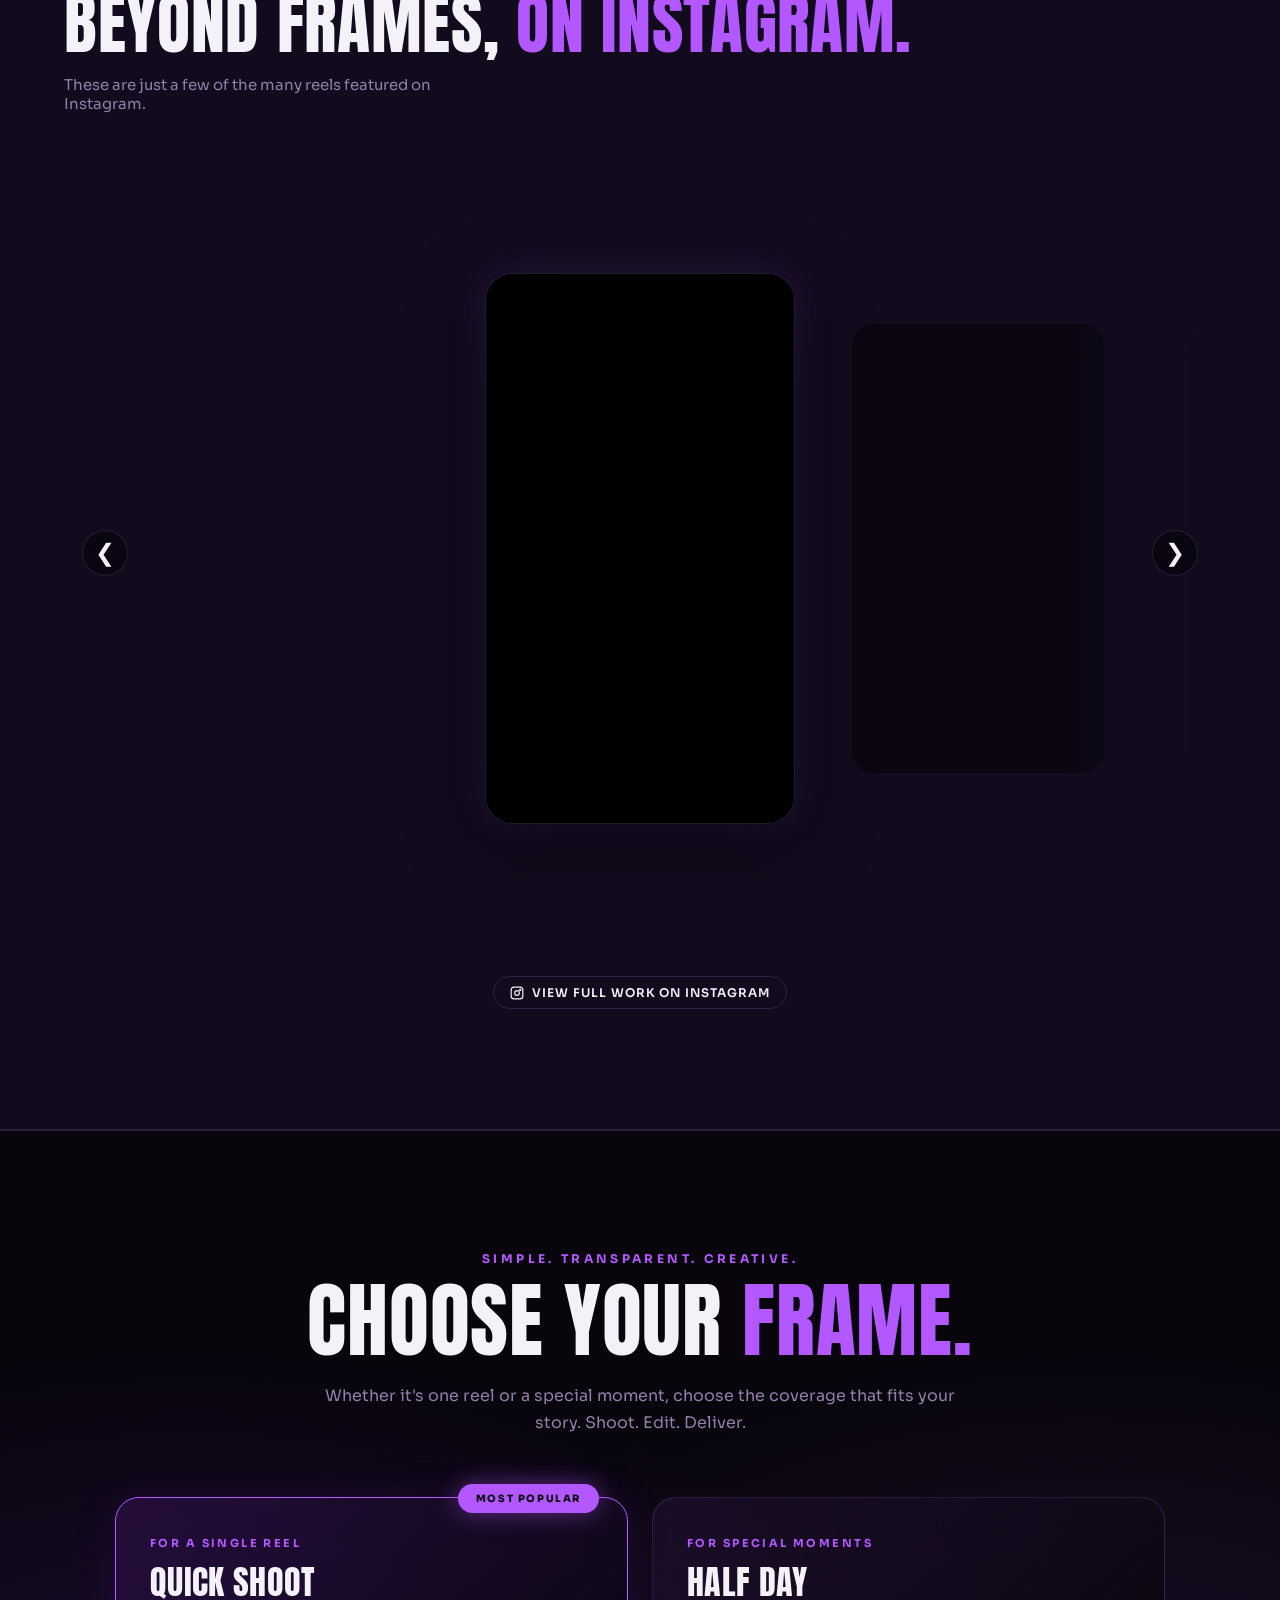
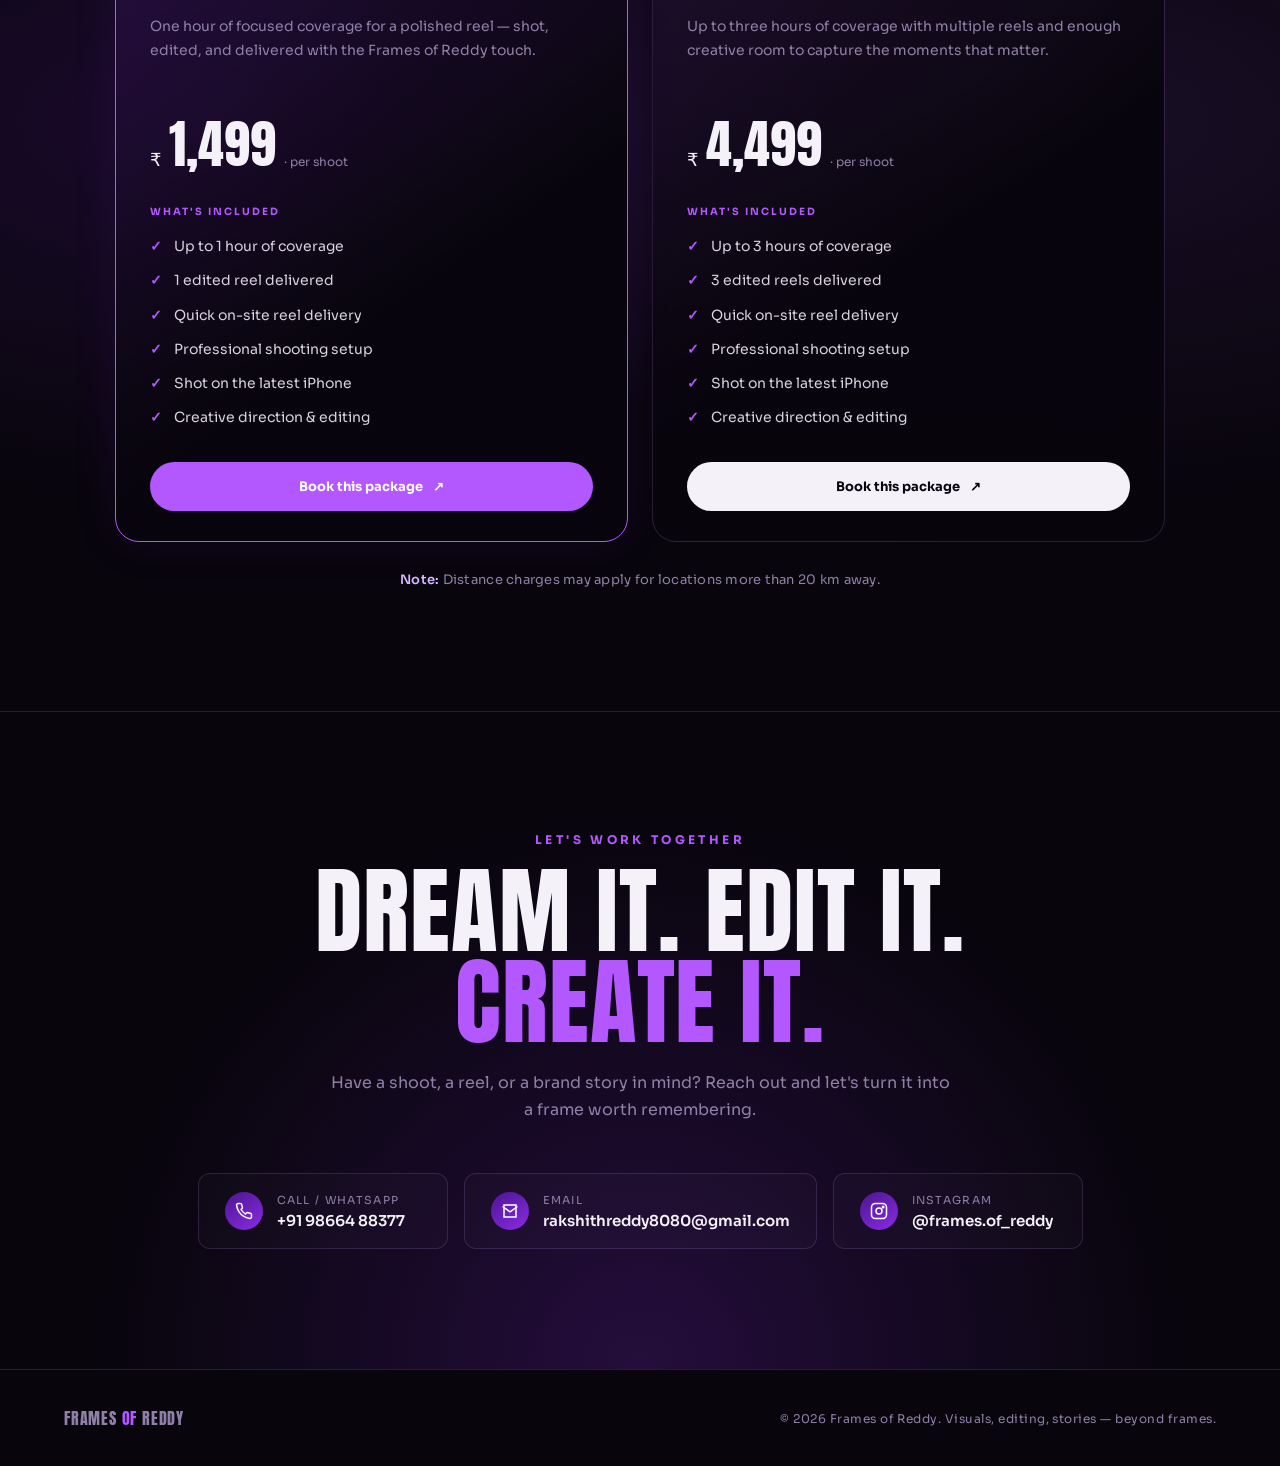
==== commit 9c8271f0: "Update index.html" ====
--- a/index.html
+++ b/index.html
@@ -998,6 +998,379 @@
   height:auto;
   max-height:90vh;
   object-fit:cover;
+
+}
+
+/* ---------- Packages ---------- */
+
+.packages{
+  background:
+    radial-gradient(
+      ellipse at 15% 50%,
+      rgba(138,43,226,0.14),
+      transparent 45%
+    ),
+    radial-gradient(
+      ellipse at 85% 50%,
+      rgba(179,87,255,0.10),
+      transparent 45%
+    ),
+    var(--bg);
+
+  border-top:1px solid var(--line);
+  border-bottom:1px solid var(--line);
+}
+
+.packages-head{
+  text-align:center;
+  max-width:720px;
+  margin:0 auto;
+}
+
+.packages-head .eyebrow{
+  margin-bottom:16px;
+}
+
+.packages-head h2{
+  font-size:clamp(48px,7vw,82px);
+}
+
+.packages-head h2 em{
+  color:var(--violet-bright);
+  font-style:normal;
+}
+
+.packages-sub{
+  color:var(--muted);
+  font-size:16px;
+  line-height:1.7;
+  max-width:55ch;
+  margin:22px auto 0;
+}
+
+
+/* Package grid */
+
+.package-grid{
+  width:min(1050px,100%);
+  margin:60px auto 0;
+
+  display:grid;
+  grid-template-columns:repeat(2,1fr);
+  gap:24px;
+}
+
+
+/* Individual card */
+
+.package-card{
+  position:relative;
+  min-height:560px;
+
+  padding:38px 34px 30px;
+
+  border:1px solid var(--line);
+  border-radius:24px;
+
+  background:
+    linear-gradient(
+      145deg,
+      rgba(179,87,255,0.08),
+      rgba(8,5,13,0.95) 55%
+    );
+
+  display:flex;
+  flex-direction:column;
+
+  overflow:visible;
+
+  transition:
+    transform .35s ease,
+    border-color .35s ease,
+    box-shadow .35s ease;
+}
+
+.package-card:hover{
+  transform:translateY(-6px);
+
+  border-color:rgba(179,87,255,.65);
+
+  box-shadow:
+    0 20px 70px rgba(0,0,0,.45),
+    0 0 45px rgba(179,87,255,.15);
+}
+
+
+/* Second / popular card */
+
+.package-card.popular{
+  border-color:var(--violet-bright);
+
+  background:
+    linear-gradient(
+      145deg,
+      rgba(138,43,226,0.16),
+      rgba(8,5,13,0.96) 60%
+    );
+
+  box-shadow:
+    0 0 45px rgba(138,43,226,.10);
+}
+
+.package-card.popular:hover{
+  box-shadow:
+    0 25px 80px rgba(0,0,0,.5),
+    0 0 55px rgba(179,87,255,.25);
+}
+
+
+/* Popular badge */
+
+.package-badge{
+  position:absolute;
+
+  top:-14px;
+  right:28px;
+
+  padding:8px 18px;
+
+  border-radius:999px;
+
+  background:var(--violet-bright);
+  color:#08050d;
+
+  font-size:10px;
+  font-weight:800;
+
+  letter-spacing:.16em;
+  text-transform:uppercase;
+
+  box-shadow:
+    0 0 25px rgba(179,87,255,.45);
+}
+
+
+/* Small heading */
+
+.package-kicker{
+  color:var(--violet-bright);
+
+  font-size:11px;
+  font-weight:700;
+
+  letter-spacing:.22em;
+  text-transform:uppercase;
+
+  margin-bottom:16px;
+}
+
+
+/* Package title */
+
+.package-card h3{
+  font-size:34px;
+  color:var(--white);
+
+  margin-bottom:16px;
+}
+
+
+/* Description */
+
+.package-description{
+  color:var(--muted);
+
+  font-size:14px;
+  line-height:1.75;
+
+  max-width:48ch;
+
+  min-height:74px;
+}
+
+
+/* Price */
+
+.package-price{
+  display:flex;
+  align-items:baseline;
+  gap:8px;
+
+  margin:30px 0 34px;
+}
+
+.package-price .currency{
+  font-size:18px;
+  color:var(--white);
+}
+
+.package-price .amount{
+  font-family:'Anton', sans-serif;
+
+  font-size:52px;
+  line-height:1;
+
+  color:var(--white);
+}
+
+.package-price .extra{
+  color:var(--muted);
+
+  font-size:12px;
+}
+
+
+/* What's included */
+
+.package-included-title{
+  color:var(--violet-bright);
+
+  font-size:10px;
+  font-weight:700;
+
+  letter-spacing:.2em;
+  text-transform:uppercase;
+
+  margin-bottom:18px;
+}
+
+.package-features{
+  list-style:none;
+
+  display:flex;
+  flex-direction:column;
+  gap:14px;
+
+  margin:0;
+  padding:0;
+}
+
+.package-features li{
+  display:flex;
+  align-items:flex-start;
+  gap:12px;
+
+  color:#d8d2df;
+
+  font-size:14px;
+  line-height:1.45;
+}
+
+.package-features li::before{
+  content:'✓';
+
+  flex:none;
+
+  color:var(--violet-bright);
+
+  font-weight:700;
+}
+
+
+/* CTA */
+
+.package-cta{
+  margin-top:auto;
+  padding-top:34px;
+}
+
+.package-button{
+  width:100%;
+
+  display:flex;
+  align-items:center;
+  justify-content:center;
+  gap:10px;
+
+  padding:16px 22px;
+
+  border-radius:999px;
+
+  background:var(--white);
+  color:#08050d;
+
+  font-size:13px;
+  font-weight:700;
+
+  transition:
+    transform .25s ease,
+    box-shadow .25s ease,
+    background .25s ease;
+}
+
+.package-button:hover{
+  transform:translateY(-2px);
+
+  background:var(--violet-bright);
+
+  color:#fff;
+
+  box-shadow:
+    0 0 30px rgba(179,87,255,.35);
+}
+
+.package-card.popular .package-button{
+  background:var(--violet-bright);
+  color:#fff;
+}
+
+.package-card.popular .package-button:hover{
+  background:#c477ff;
+
+  box-shadow:
+    0 0 35px rgba(179,87,255,.45);
+}
+/* Distance note */
+
+.package-distance-note{
+  width:100%;
+  margin:28px auto 0;
+
+  text-align:center;
+
+  color:var(--muted);
+  font-size:13px;
+  line-height:1.6;
+  letter-spacing:.02em;
+}
+
+.package-distance-note strong{
+  color:var(--lilac);
+  font-weight:600;
+}
+
+
+/* Mobile */
+
+@media (max-width:700px){
+
+  .package-grid{
+    grid-template-columns:1fr;
+    gap:36px;
+    margin-top:48px;
+  }
+
+  
+  .package-card{
+    min-height:auto;
+    padding:32px 24px 26px;
+  }
+
+  .package-description{
+    min-height:auto;
+  }
+
+  .package-price{
+    margin:28px 0 30px;
+  }
+
+  .package-price .amount{
+    font-size:46px;
+  }
+
+  .package-badge{
+    right:20px;
+  }
 }
 </style>
 
@@ -1017,6 +1390,8 @@
     <a href="#services">What I Do</a>
 
     <a href="#work">Work</a>
+
+    <a href="#packages">Packages</a>
 
     <a href="#contact">Contact</a>
 
@@ -1270,6 +1645,157 @@
 
 </section>
 
+<!-- PACKAGES -->
+
+<section class="packages" id="packages">
+
+  <div class="packages-head">
+
+    <span class="eyebrow">Simple. Transparent. Creative.</span>
+
+    <h2>
+      Choose your <em>frame.</em>
+    </h2>
+
+    <p class="packages-sub">
+      Whether it's one reel or a special moment,
+      choose the coverage that fits your story.
+      Shoot. Edit. Deliver.
+    </p>
+
+  </div>
+
+
+  <div class="package-grid">
+
+    <!-- QUICK SHOOT -->
+
+    <div class="package-card popular">
+       
+      <span class="package-badge">
+        Most Popular
+      </span>
+
+      <div class="package-kicker">
+        For a single reel
+      </div>
+
+      <h3>Quick Shoot</h3>
+
+      <p class="package-description">
+        One hour of focused coverage for a polished
+        reel — shot, edited, and delivered with the
+        Frames of Reddy touch.
+      </p>
+
+
+      <div class="package-price">
+        <span class="currency">₹</span>
+        <span class="amount">1,499</span>
+        <span class="extra">· per shoot</span>
+      </div>
+
+
+      <div class="package-included-title">
+        What's included
+      </div>
+
+      <ul class="package-features">
+
+        <li>Up to 1 hour of coverage</li>
+
+        <li>1 edited reel delivered</li>
+
+        <li>Quick on-site reel delivery</li>
+
+        <li>Professional shooting setup</li>
+
+        <li>Shot on the latest iPhone</li>
+
+        <li>Creative direction &amp; editing</li>
+
+      </ul>
+
+
+      <div class="package-cta">
+
+       <a href="booking.html?package=quick" class="package-button">
+  Book this package
+  <span>↗</span>
+</a>
+
+      </div>
+
+    </div>
+
+
+    <!-- HALF DAY -->
+
+    <div class="package-card">
+
+      
+
+      <div class="package-kicker">
+        For special moments
+      </div>
+
+      <h3>Half Day</h3>
+
+      <p class="package-description">
+        Up to three hours of coverage with multiple
+        reels and enough creative room to capture
+        the moments that matter.
+      </p>
+
+
+      <div class="package-price">
+        <span class="currency">₹</span>
+        <span class="amount">4,499</span>
+        <span class="extra">· per shoot</span>
+      </div>
+
+
+      <div class="package-included-title">
+        What's included
+      </div>
+
+      <ul class="package-features">
+
+        <li>Up to 3 hours of coverage</li>
+
+        <li>3 edited reels delivered</li>
+
+        <li>Quick on-site reel delivery</li>
+
+        <li>Professional shooting setup</li>
+
+        <li>Shot on the latest iPhone</li>
+
+        <li>Creative direction &amp; editing</li>
+
+      </ul>
+
+
+      <div class="package-cta">
+
+        <a href="booking.html?package=halfday" class="package-button">
+  Book this package
+  <span>↗</span>
+</a>
+
+      </div>
+
+    </div>
+
+  </div>
+
+  <div class="package-distance-note">
+  <strong>Note:</strong>
+  Distance charges may apply for locations more than 20 km away.
+</div>
+
+</section>
+
 <!-- CONTACT -->
 
 <section class="contact" id="contact">
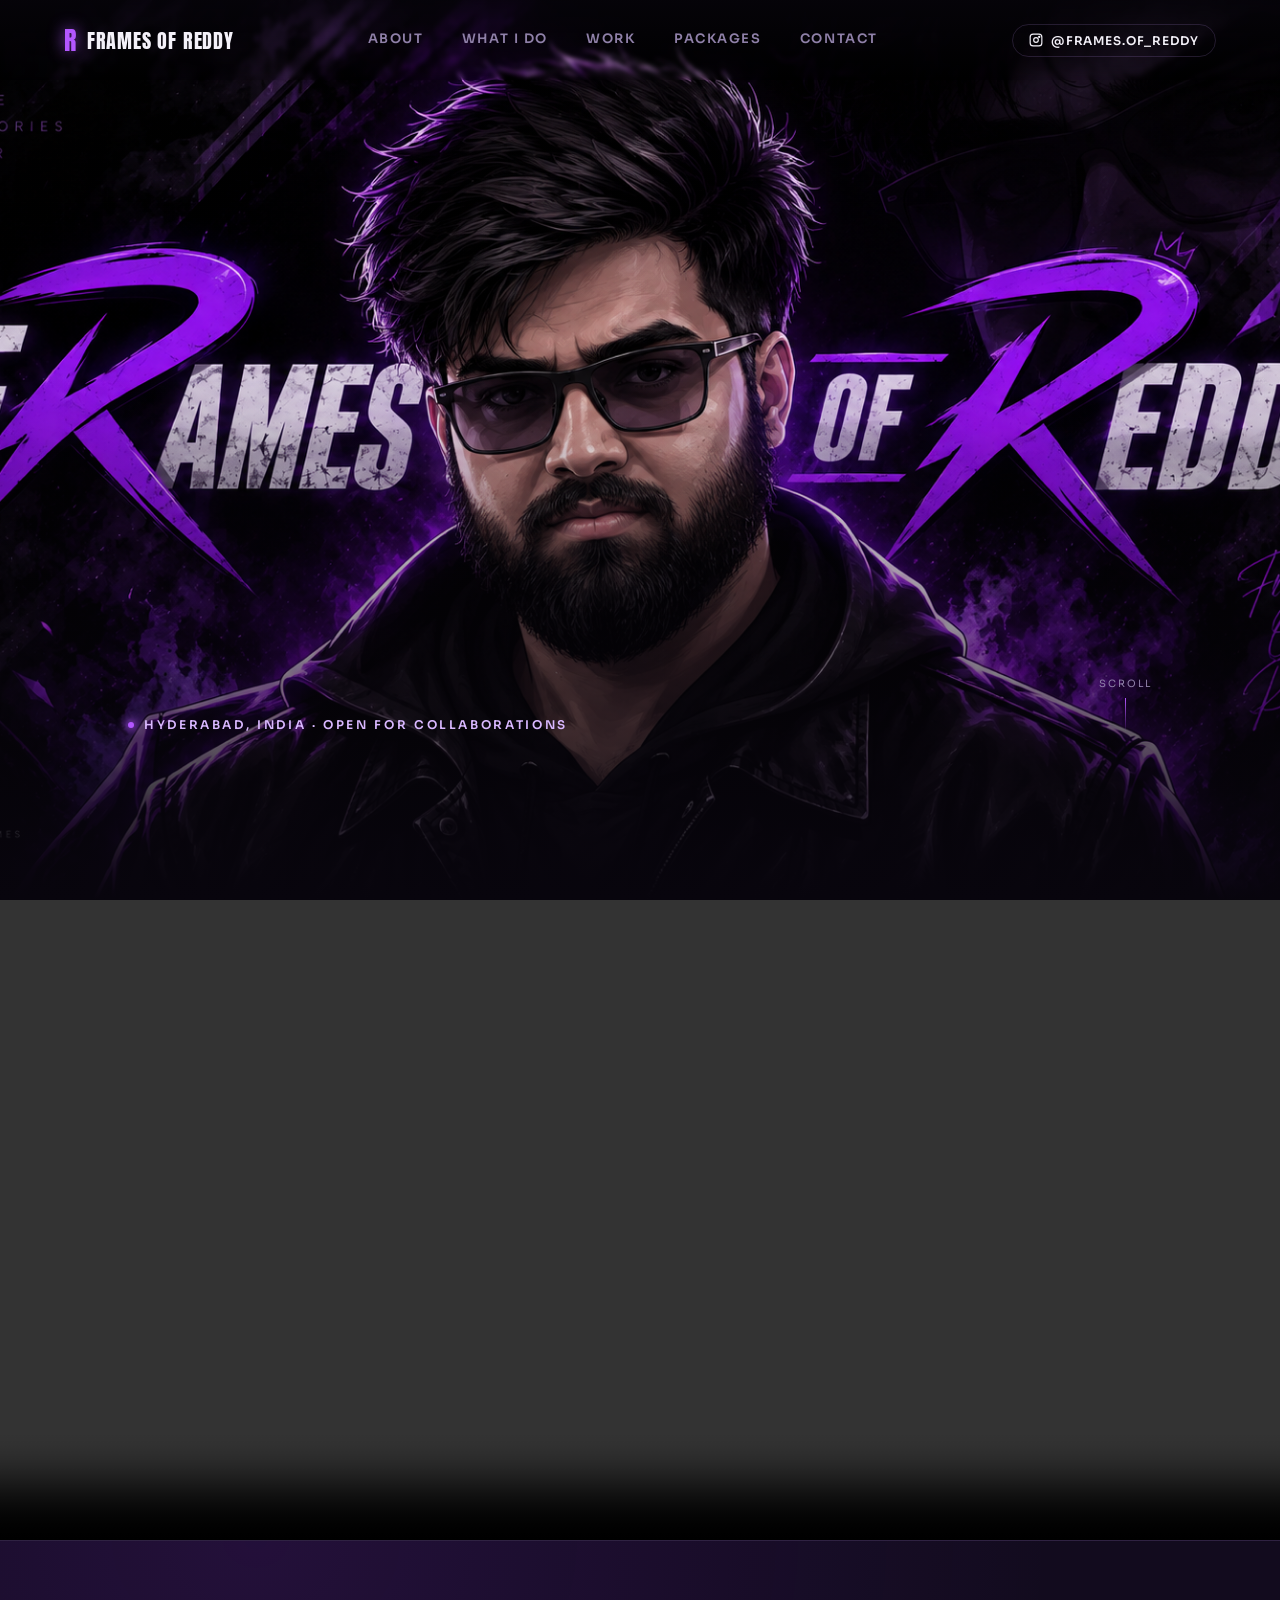
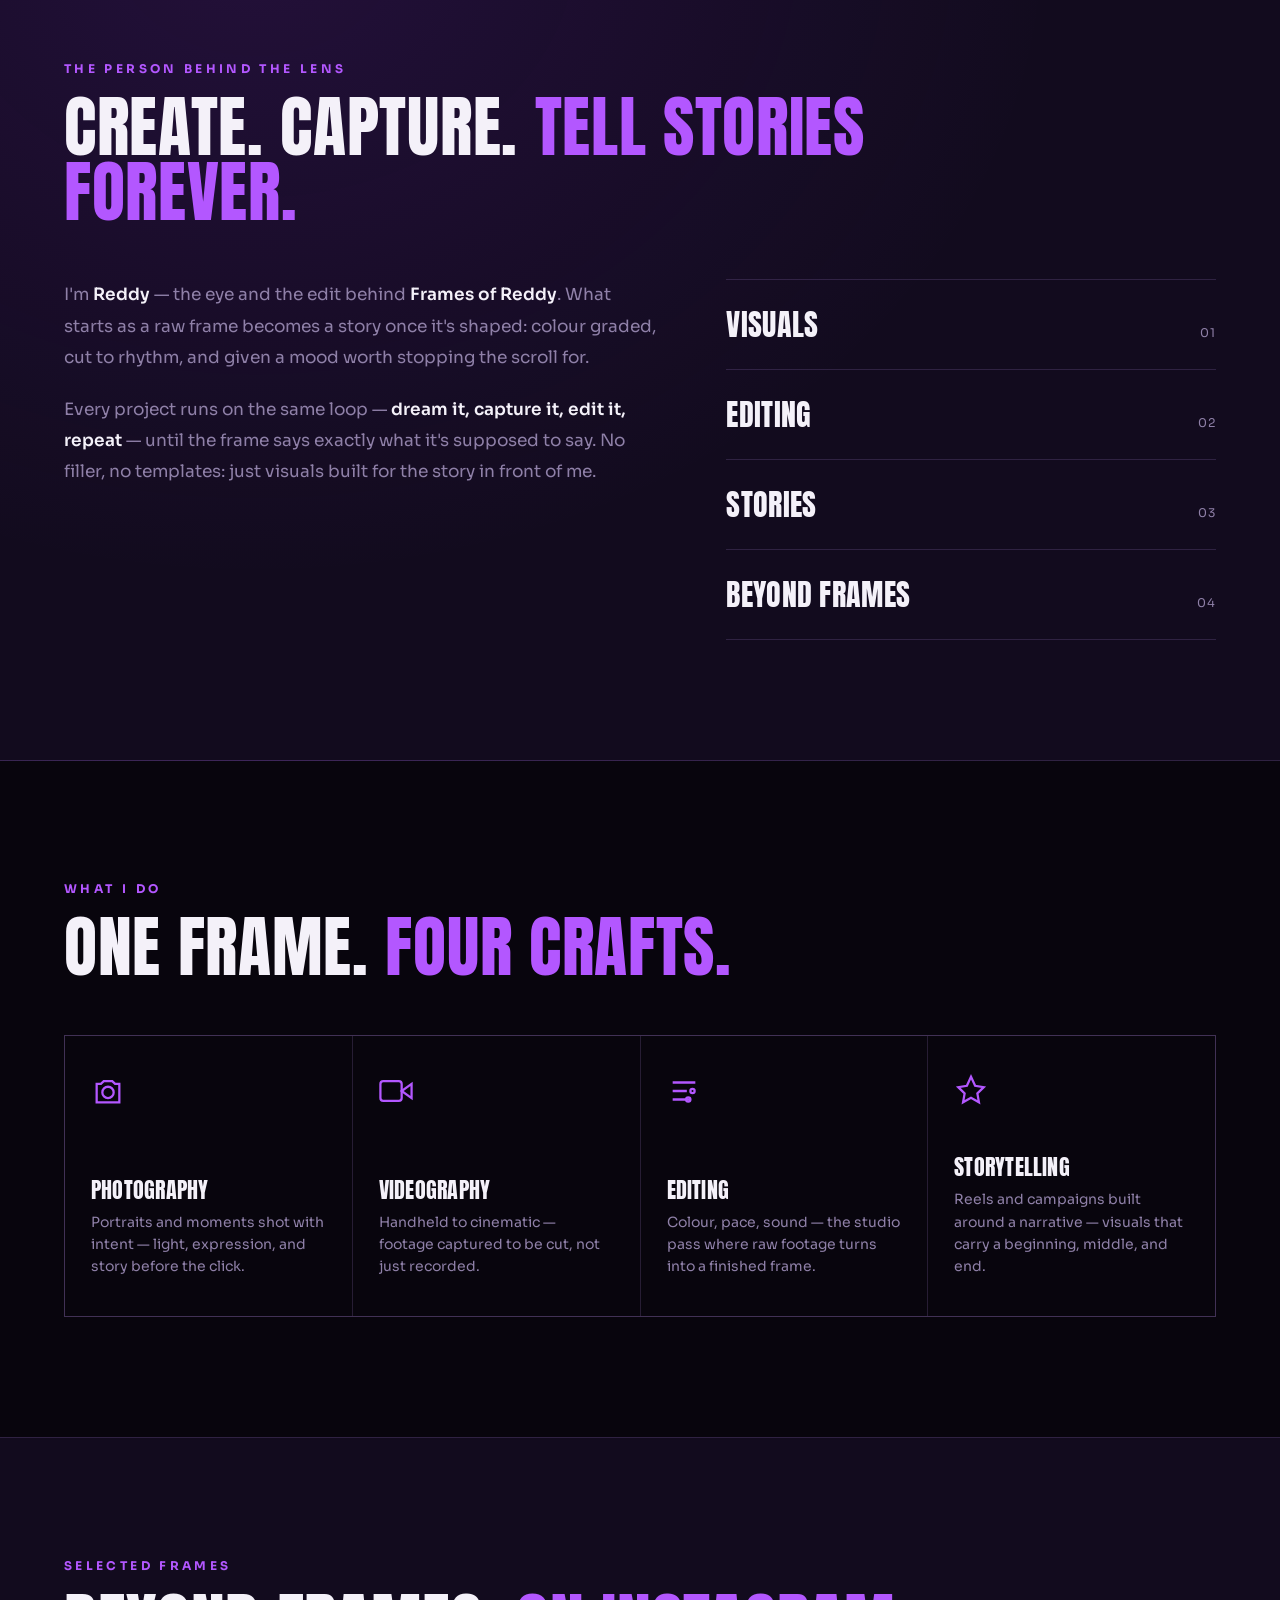
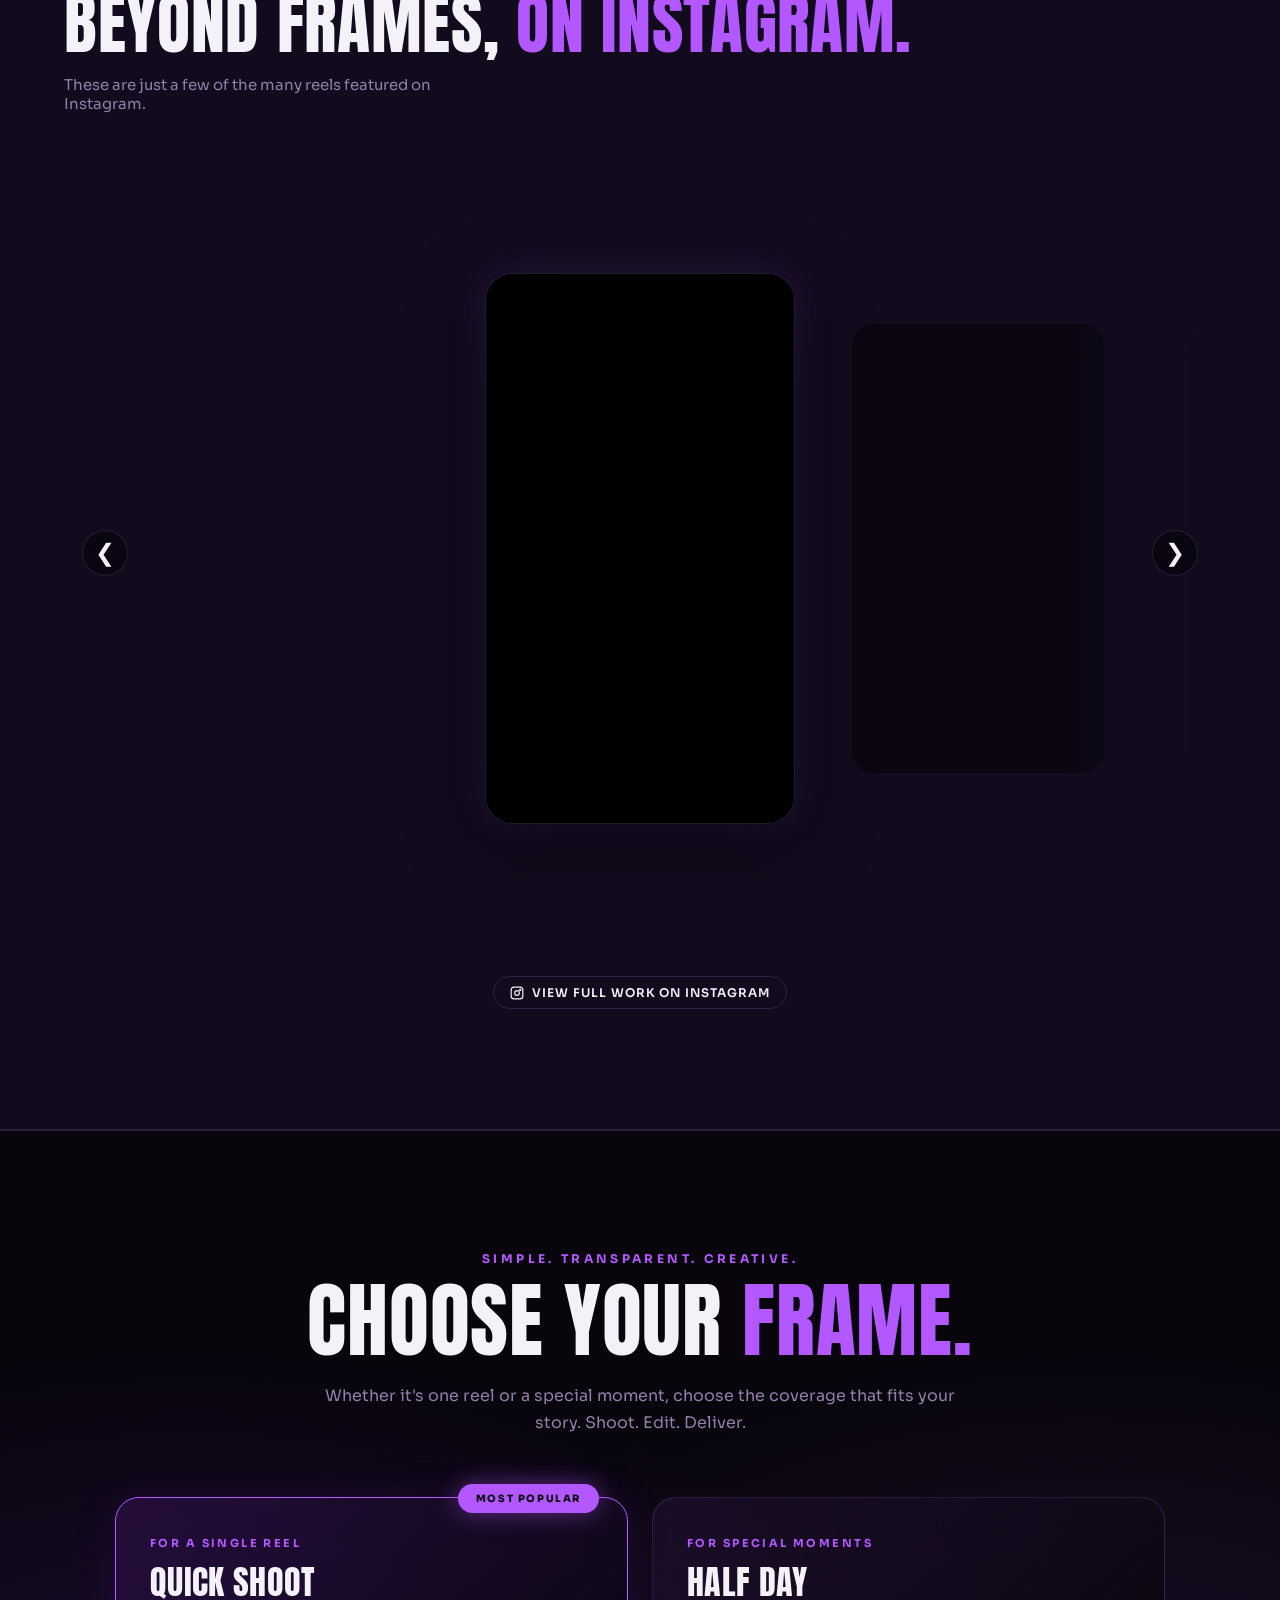
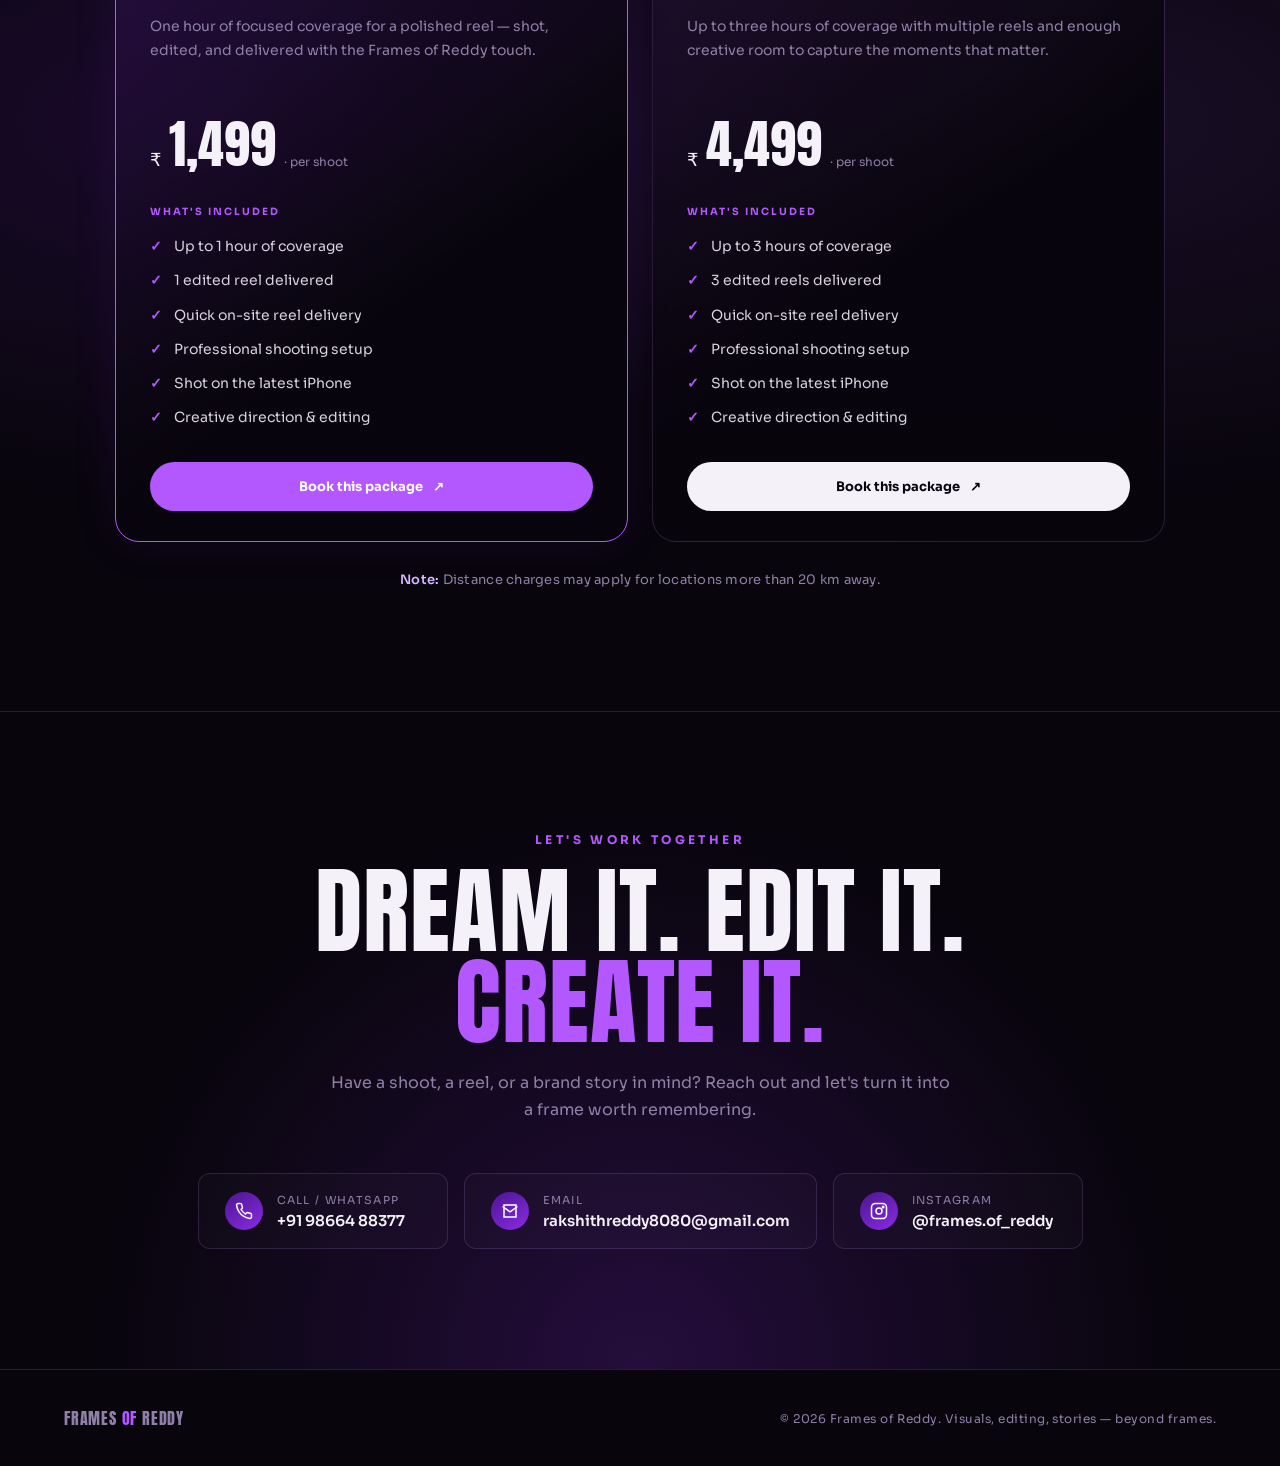
==== commit 6aa419ec: "Update index.html" ====
--- a/index.html
+++ b/index.html
@@ -1566,63 +1566,68 @@
       <button class="reel-nav reel-prev" type="button" aria-label="Previous reel">&#10094;</button>
 
       <div class="reels-track">
-        
+      
+        <div class="reel-card">
+          <iframe src="https://www.instagram.com/reel/Dcll0vlvyml/embed/" title="Instagram Reel 1" allowfullscreen loading="lazy"></iframe>
+        </div>
+
+
          <div class="reel-card">
-          <iframe src="https://www.instagram.com/reel/DcV81oohVIB/embed/" title="Instagram Reel 1" allowfullscreen loading="lazy"></iframe>
+          <iframe src="https://www.instagram.com/reel/DcV81oohVIB/embed/" title="Instagram Reel 2" allowfullscreen loading="lazy"></iframe>
         </div>
 
 
         <div class="reel-card">
-          <iframe src="https://www.instagram.com/reel/DcS8Oz3h90Z/embed/" title="Instagram Reel 2" allowfullscreen loading="lazy"></iframe>
+          <iframe src="https://www.instagram.com/reel/DcS8Oz3h90Z/embed/" title="Instagram Reel 3" allowfullscreen loading="lazy"></iframe>
         </div>
 
         <div class="reel-card">
-          <iframe src="https://www.instagram.com/reel/DYt3I3_vNM1/embed/" title="Instagram Reel 3" allowfullscreen loading="lazy"></iframe>
+          <iframe src="https://www.instagram.com/reel/DYt3I3_vNM1/embed/" title="Instagram Reel 4" allowfullscreen loading="lazy"></iframe>
         </div>
 
 
         <div class="reel-card">
-          <iframe src="https://www.instagram.com/reel/DXAbQo4kxTm/embed/" title="Instagram Reel 4" allowfullscreen loading="lazy"></iframe>
+          <iframe src="https://www.instagram.com/reel/DXAbQo4kxTm/embed/" title="Instagram Reel 5" allowfullscreen loading="lazy"></iframe>
         </div>
 
 
         <div class="reel-card">
-          <iframe src="https://www.instagram.com/reel/DYhn1O8vVtA/embed/" title="Instagram Reel 5" allowfullscreen loading="lazy"></iframe>
+          <iframe src="https://www.instagram.com/reel/DYhn1O8vVtA/embed/" title="Instagram Reel 6" allowfullscreen loading="lazy"></iframe>
         </div>
 
 
         <div class="reel-card">
-          <iframe src="https://www.instagram.com/reel/Dbw5aCNJ3gd/embed/" title="Instagram Reel 6" allowfullscreen loading="lazy"></iframe>
+          <iframe src="https://www.instagram.com/reel/Dbw5aCNJ3gd/embed/" title="Instagram Reel 7" allowfullscreen loading="lazy"></iframe>
         </div>
 
 
         <div class="reel-card">
-          <iframe src="https://www.instagram.com/reel/DN0cRMaUsWM/embed/" title="Instagram Reel 7" allowfullscreen loading="lazy"></iframe>
+          <iframe src="https://www.instagram.com/reel/DN0cRMaUsWM/embed/" title="Instagram Reel 8" allowfullscreen loading="lazy"></iframe>
         </div>
 
 
         <div class="reel-card">
-          <iframe src="https://www.instagram.com/reel/DOF5BCdiUIG/embed/" title="Instagram Reel 8" allowfullscreen loading="lazy"></iframe>
+          <iframe src="https://www.instagram.com/reel/DOF5BCdiUIG/embed/" title="Instagram Reel 9" allowfullscreen loading="lazy"></iframe>
         </div>
 
 
         <div class="reel-card">
-          <iframe src="https://www.instagram.com/reel/DObkdE_EpVa/embed/" title="Instagram Reel 9" allowfullscreen loading="lazy"></iframe>
+          <iframe src="https://www.instagram.com/reel/DObkdE_EpVa/embed/" title="Instagram Reel 10" allowfullscreen loading="lazy"></iframe>
         </div>
 
 
         <div class="reel-card">
-          <iframe src="https://www.instagram.com/reel/DXDfrdXj7ae/embed/" title="Instagram Reel 10" allowfullscreen loading="lazy"></iframe>
+          <iframe src="https://www.instagram.com/reel/DXDfrdXj7ae/embed/" title="Instagram Reel 11" allowfullscreen loading="lazy"></iframe>
         </div>
 
 
         <div class="reel-card">
-          <iframe src="https://www.instagram.com/reel/DX4c7B3PeUk/embed/" title="Instagram Reel 11" allowfullscreen loading="lazy"></iframe>
+          <iframe src="https://www.instagram.com/reel/DX4c7B3PeUk/embed/" title="Instagram Reel 12" allowfullscreen loading="lazy"></iframe>
         </div>
 
 
         <div class="reel-card">
-          <iframe src="https://www.instagram.com/reel/DXbmrlQEsmh/embed/" title="Instagram Reel 12" allowfullscreen loading="lazy"></iframe>
+          <iframe src="https://www.instagram.com/reel/DXbmrlQEsmh/embed/" title="Instagram Reel 13" allowfullscreen loading="lazy"></iframe>
         </div>
 </div>
 
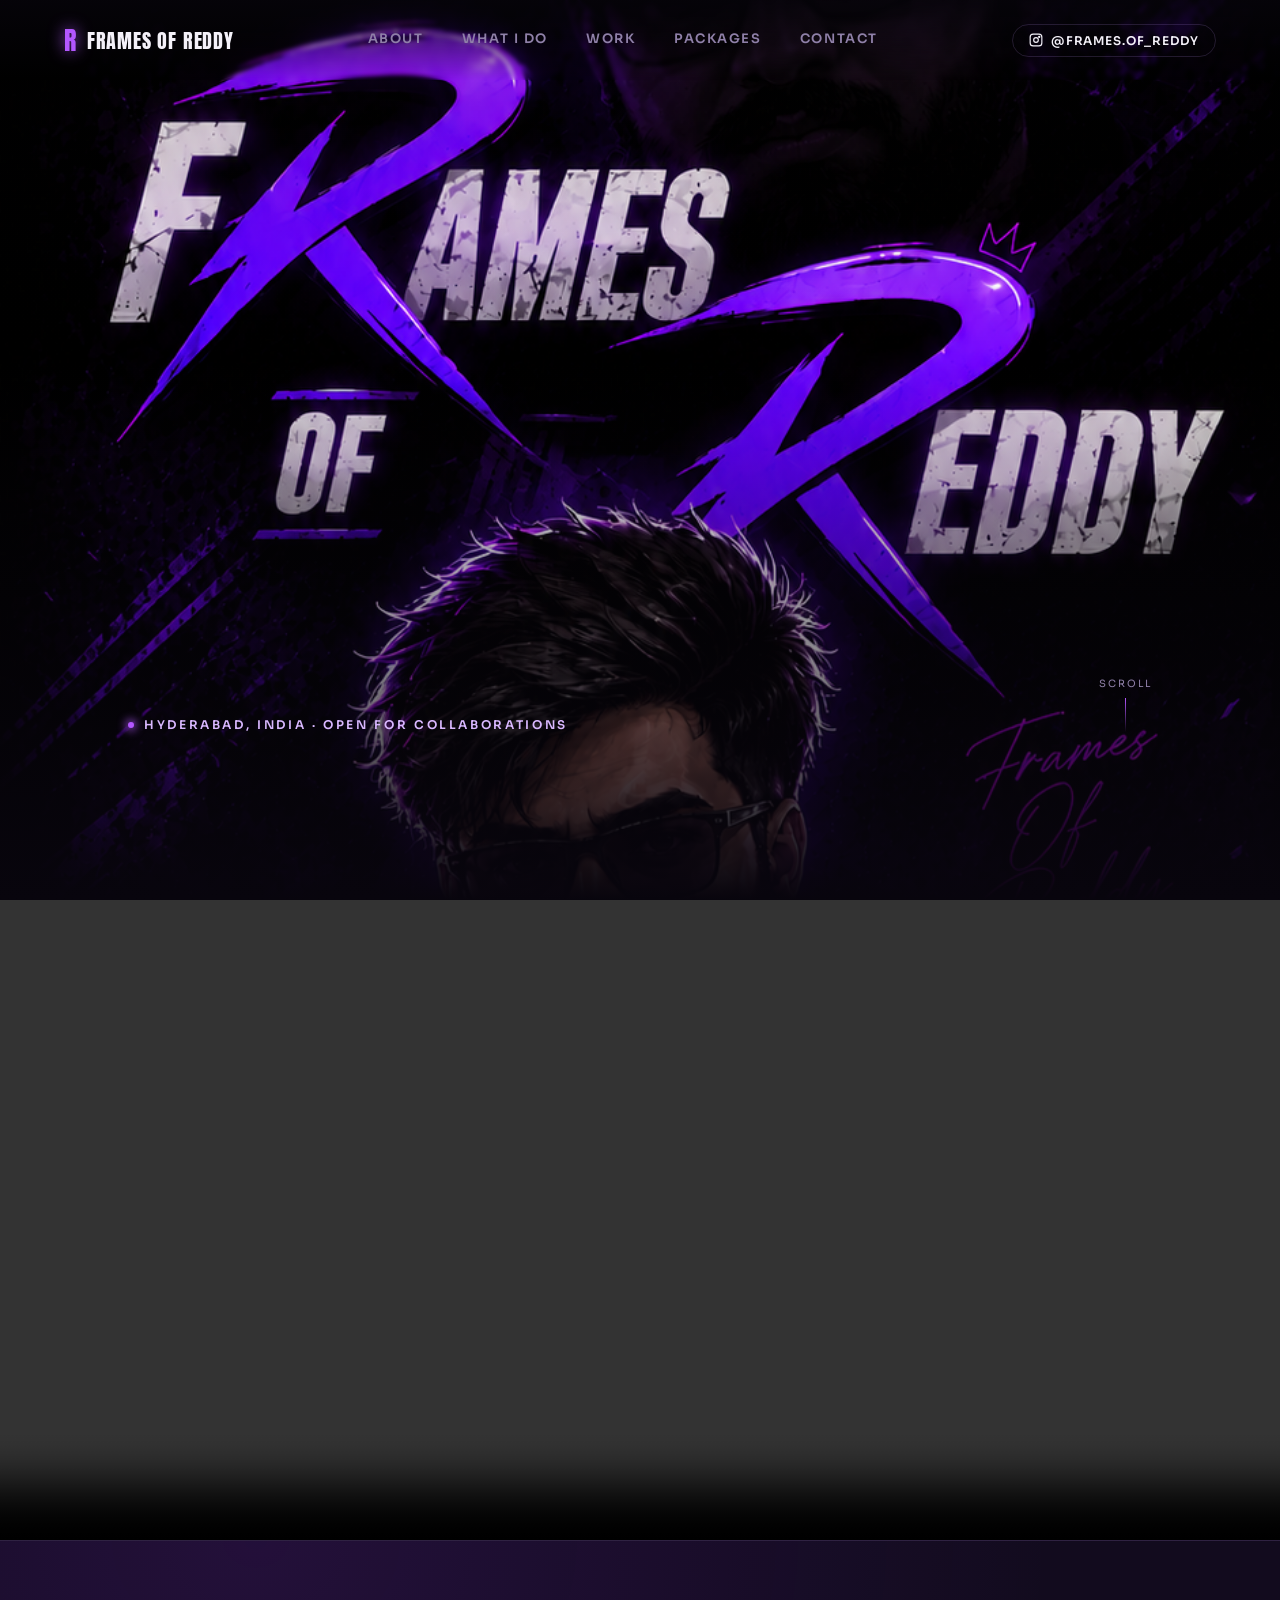
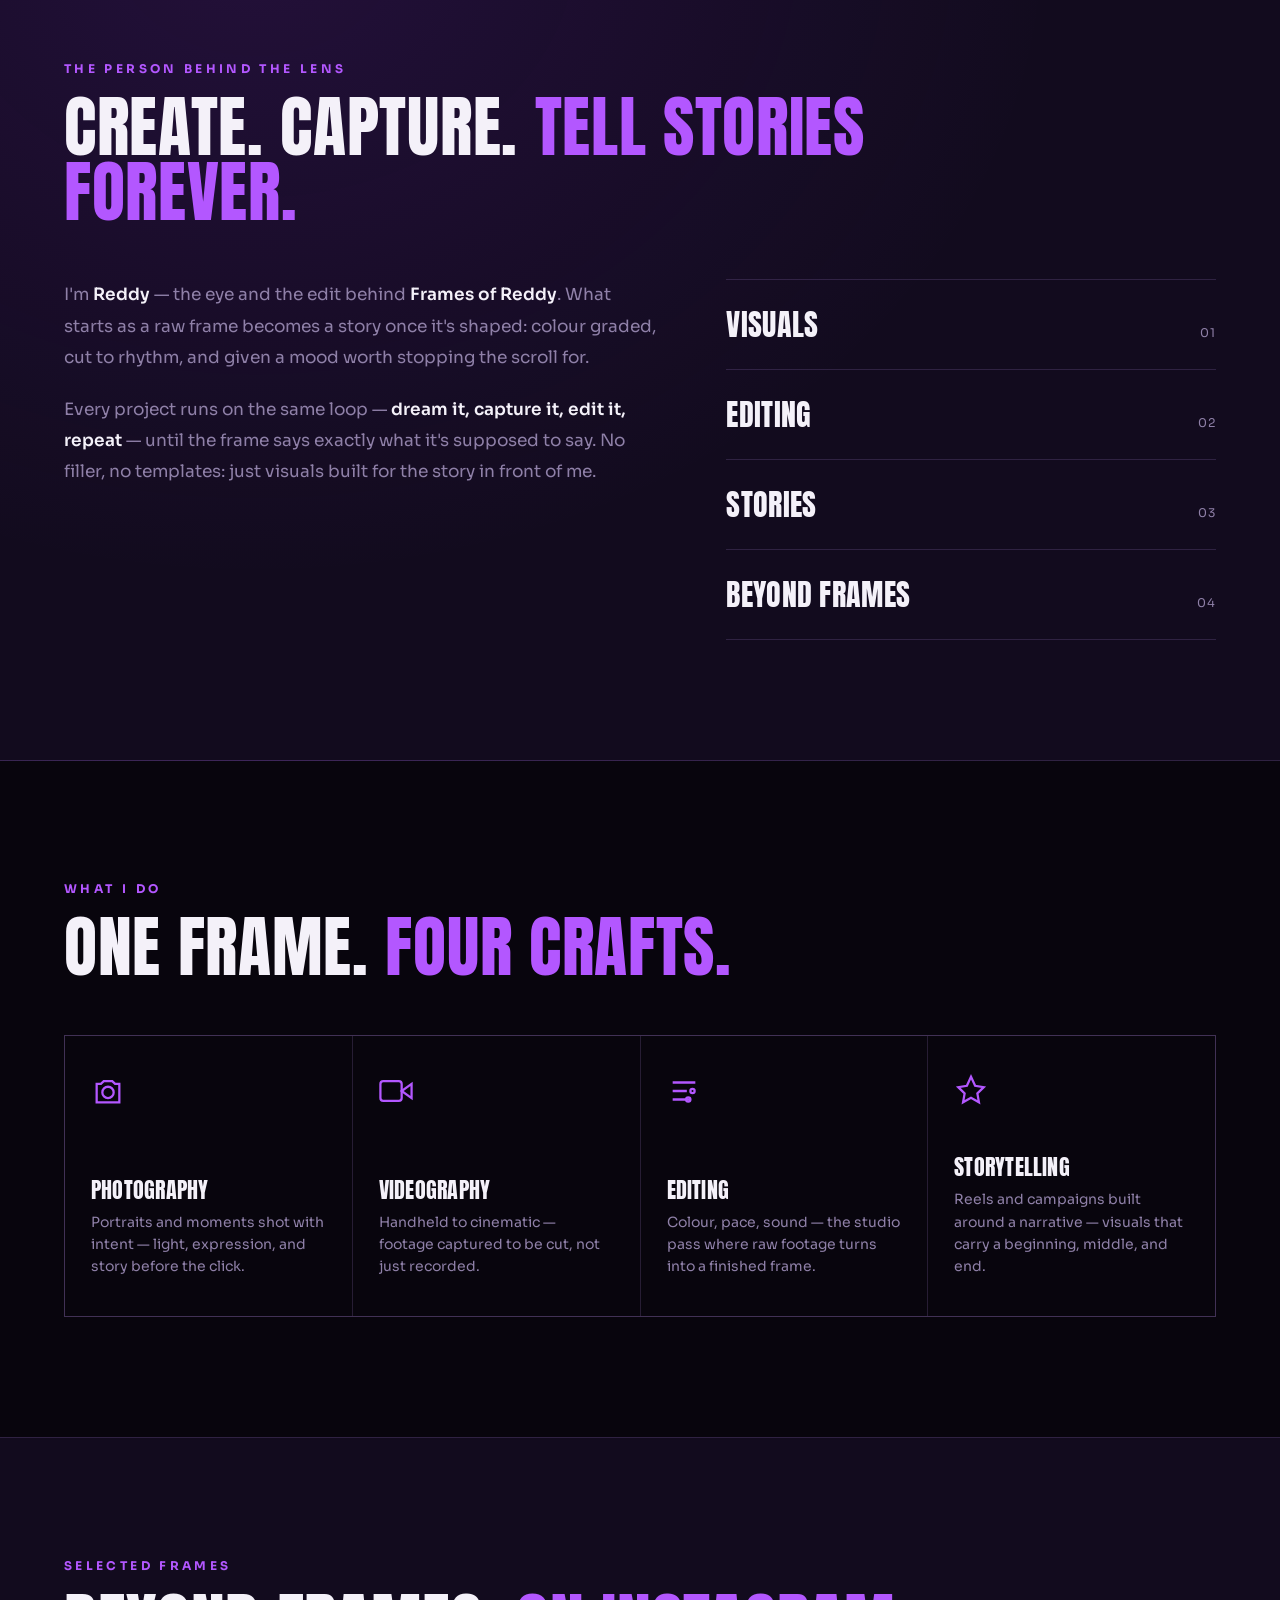
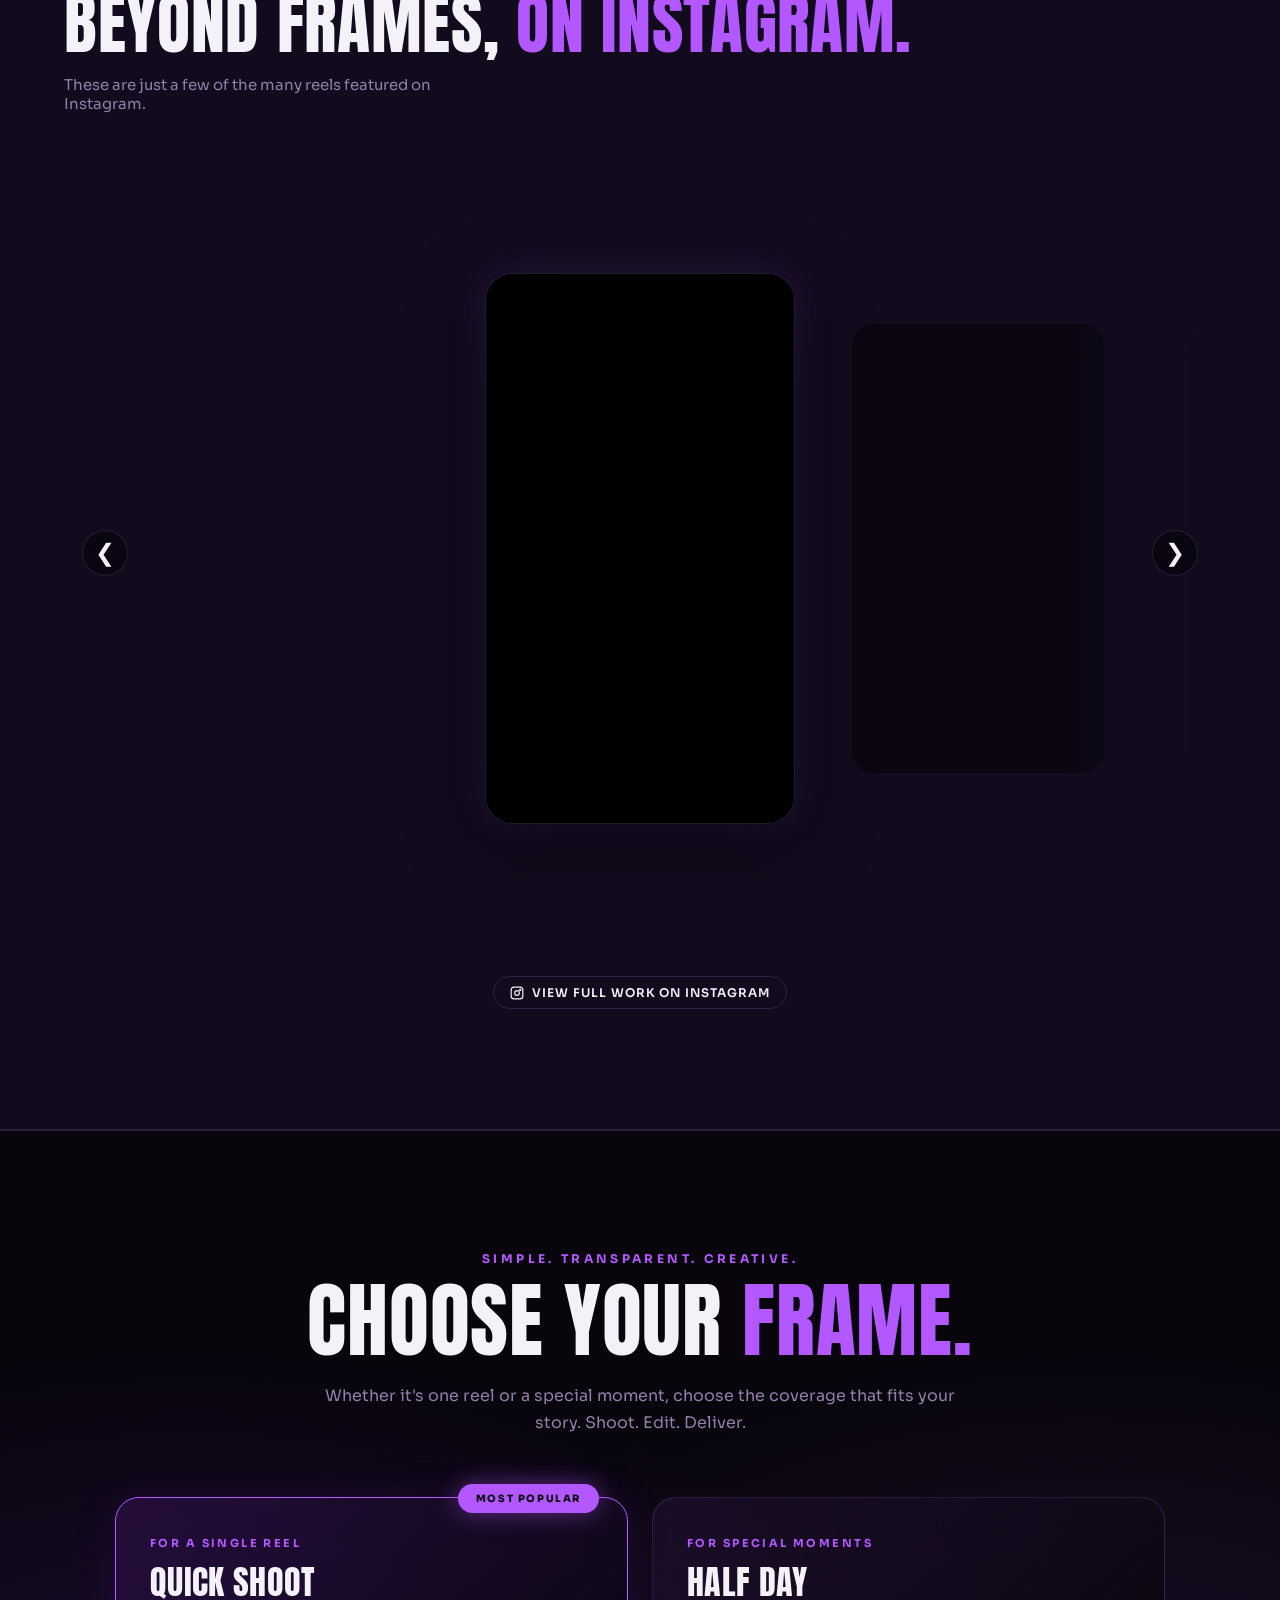
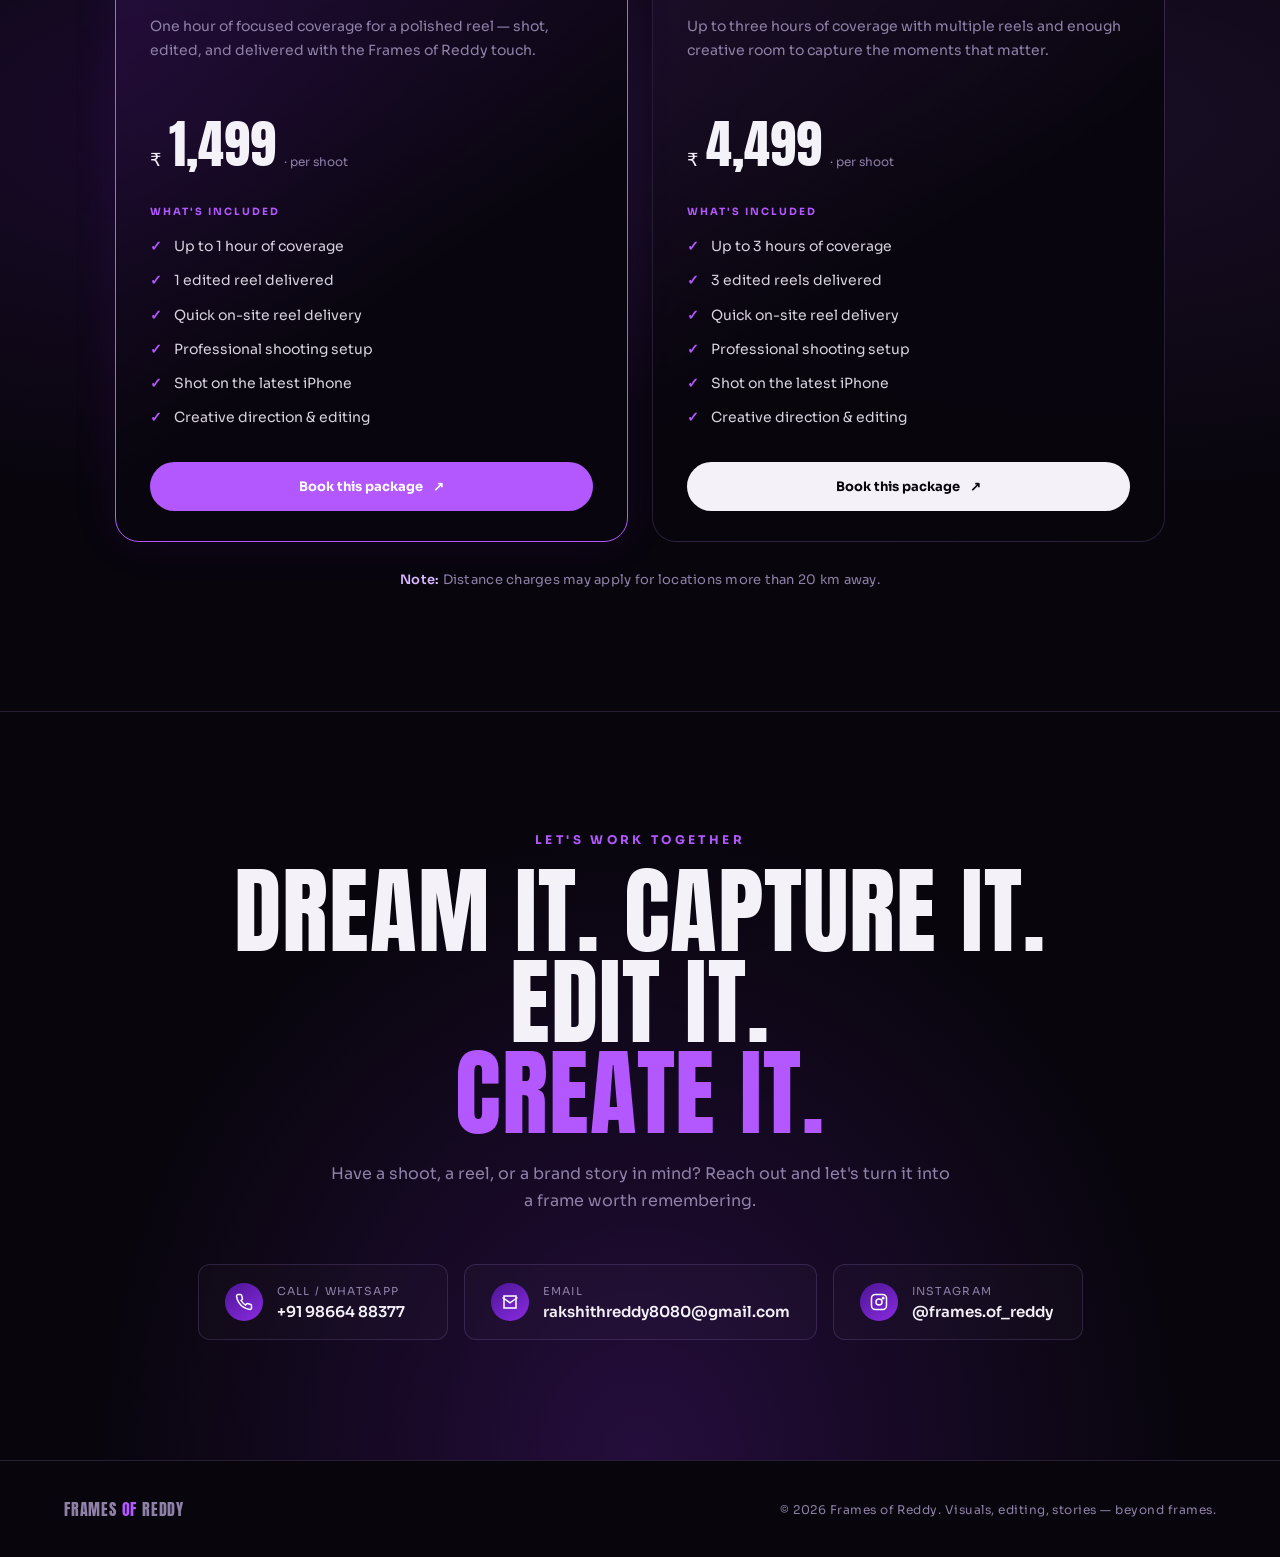
==== commit 761202f5: "Update index.html" ====
--- a/index.html
+++ b/index.html
@@ -1809,7 +1809,8 @@
 
     <span class="eyebrow">Let's Work Together</span>
 
-    <h2>Dream it. Edit it.<br><em>Create it.</em></h2>
+    <h2>Dream it. Capture it. Edit it.<br><em>Create it.</em></h2>
+
 
   </div>
 
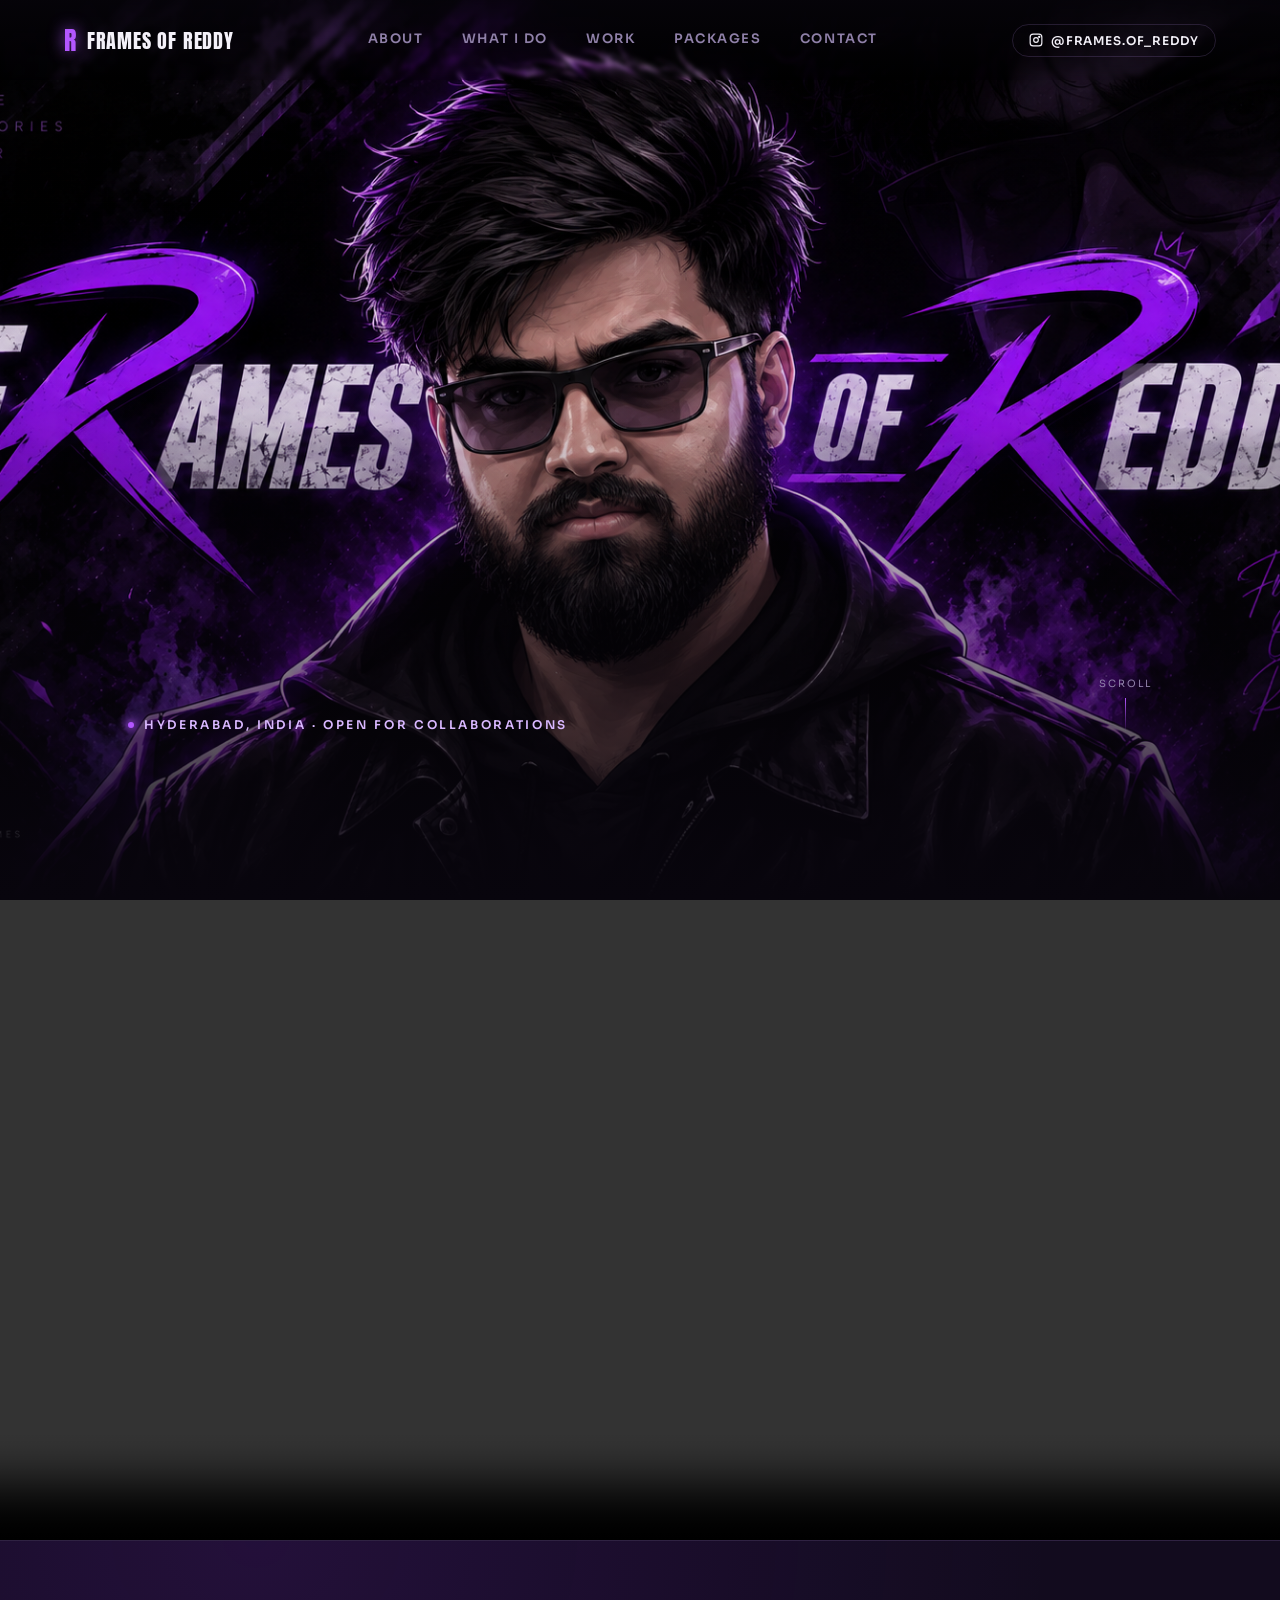
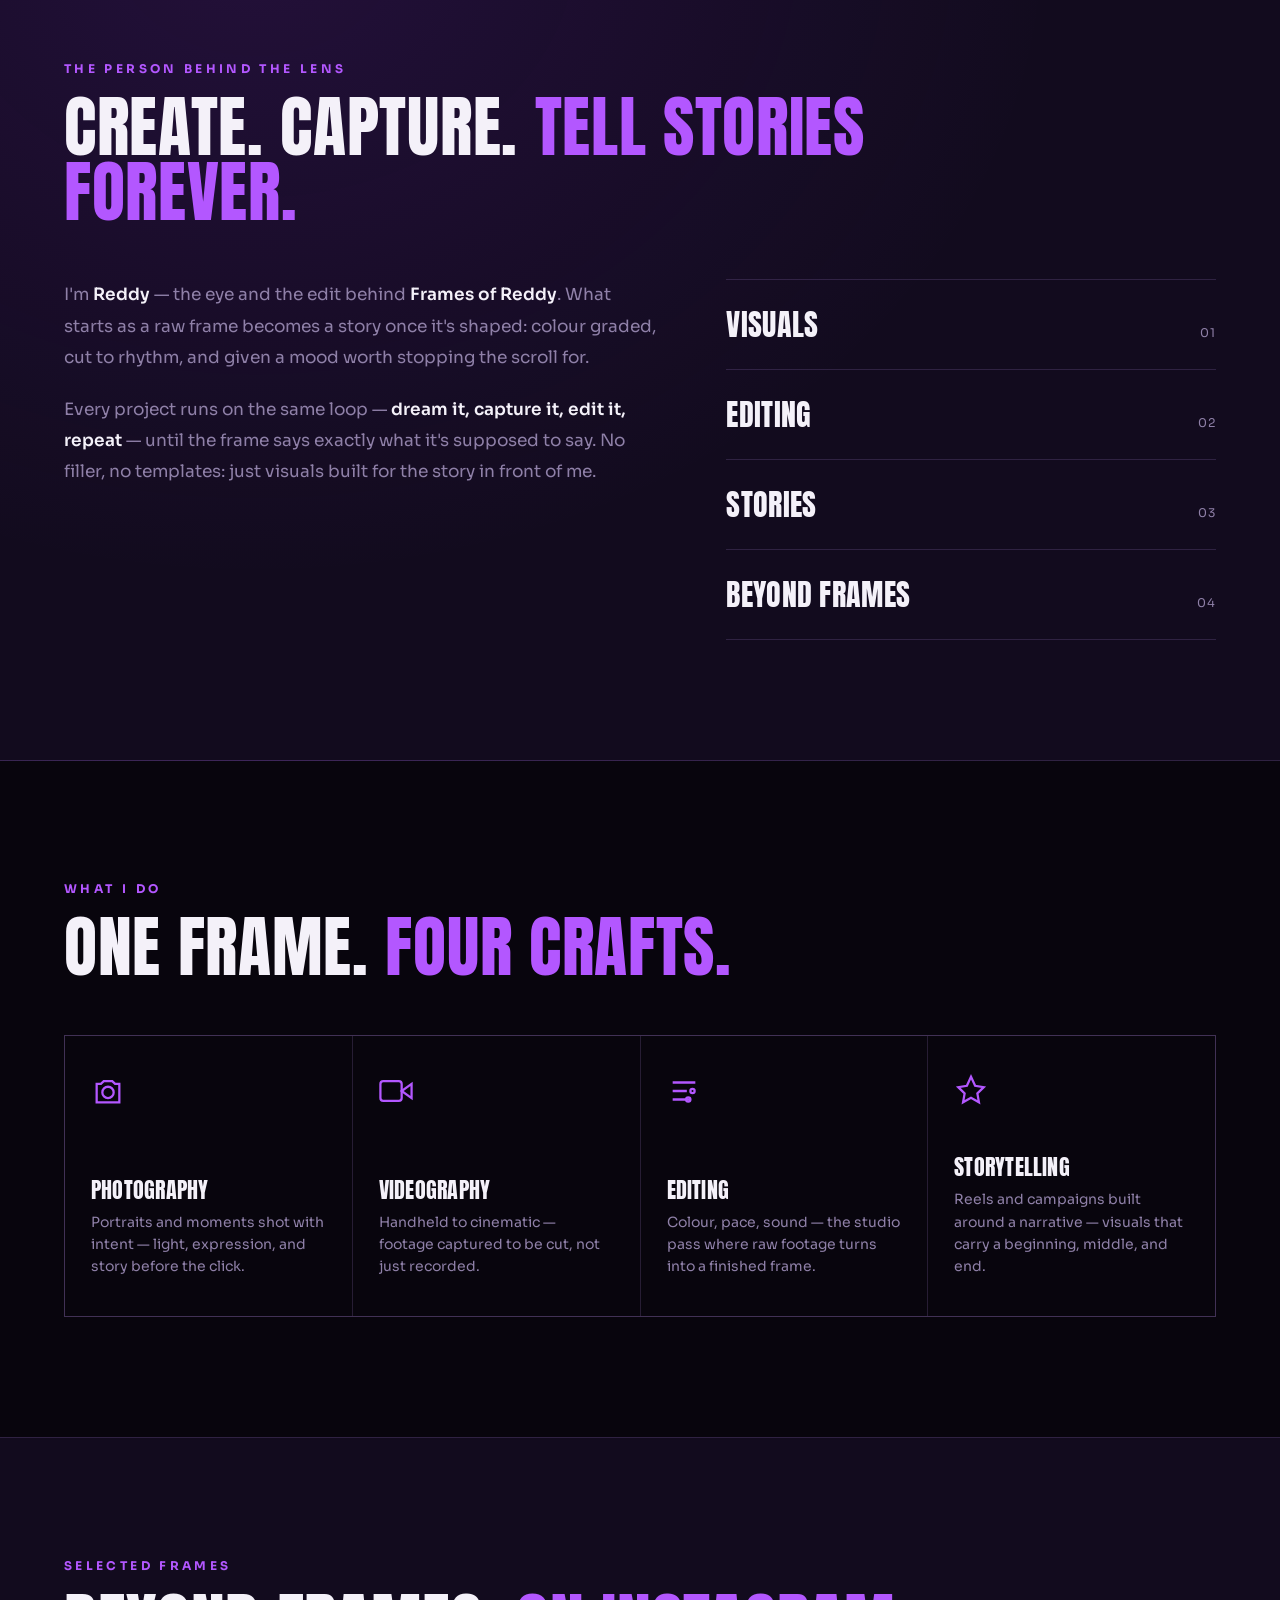
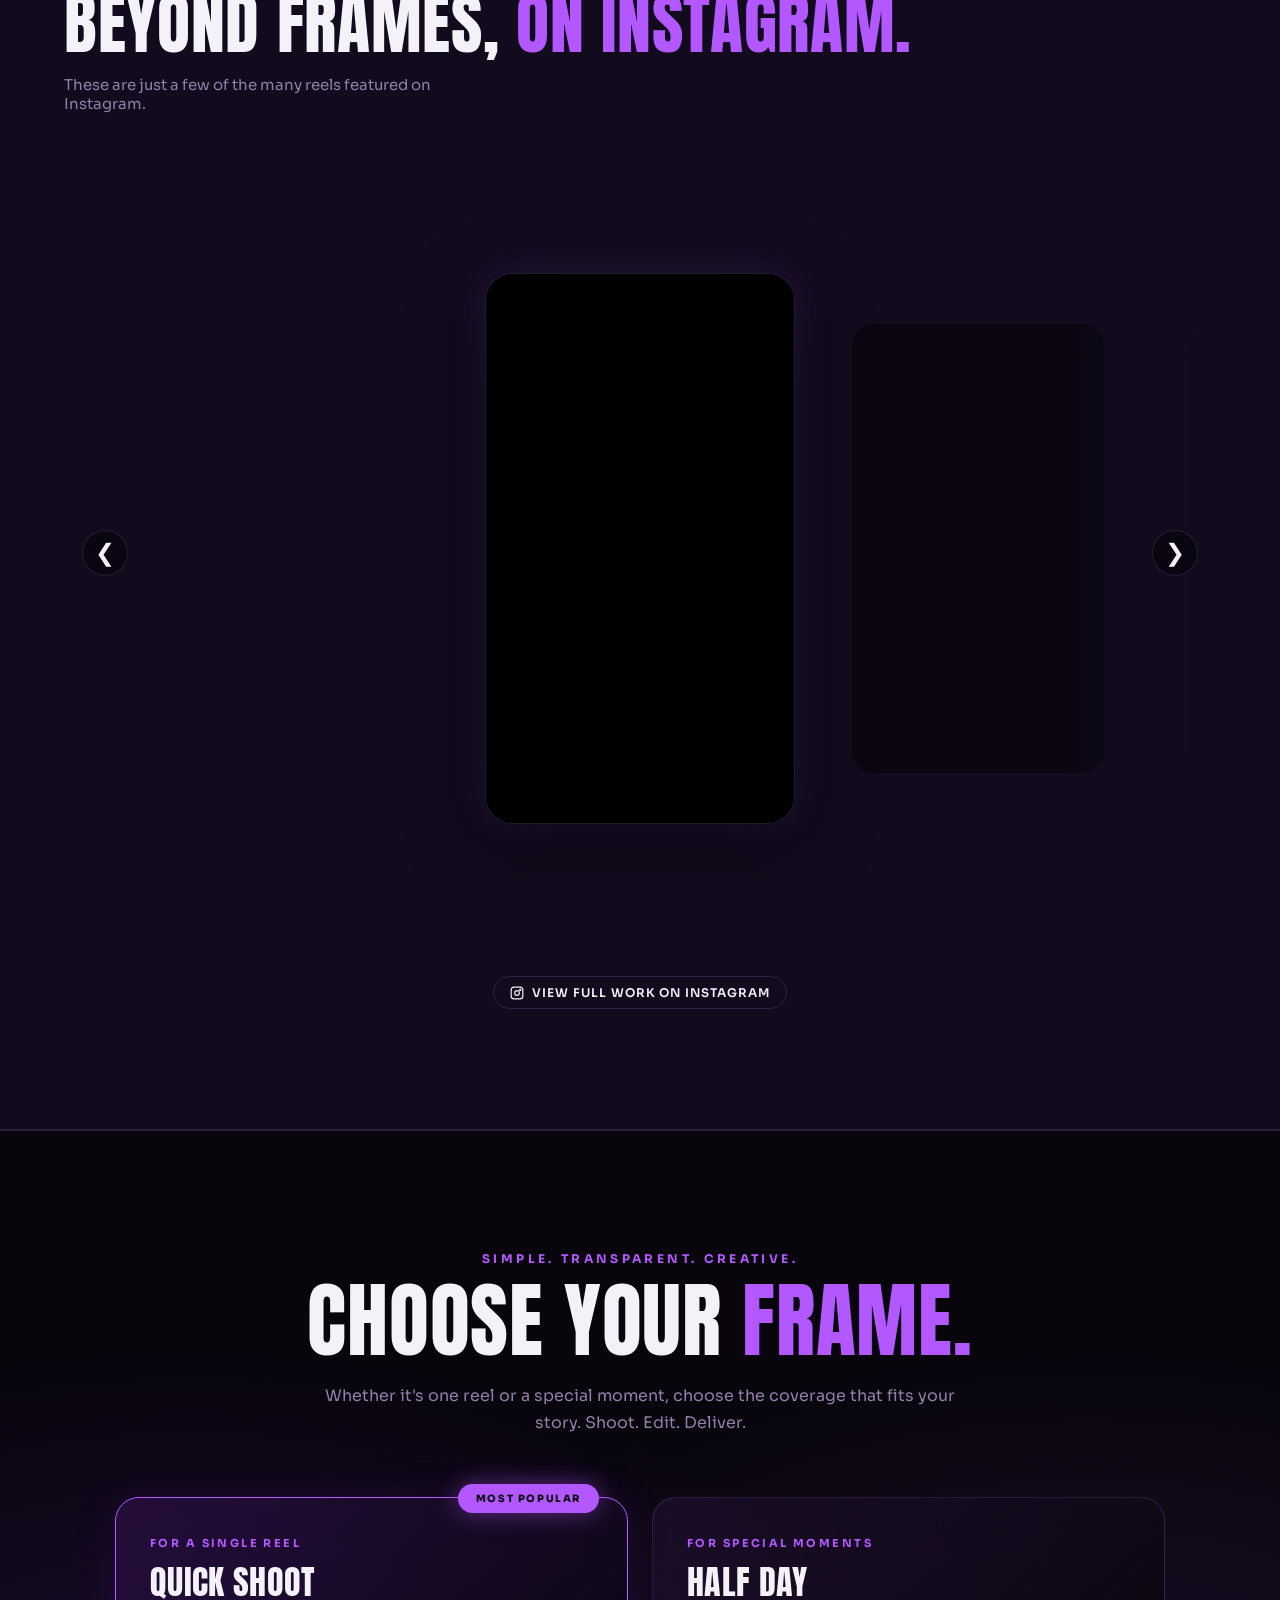
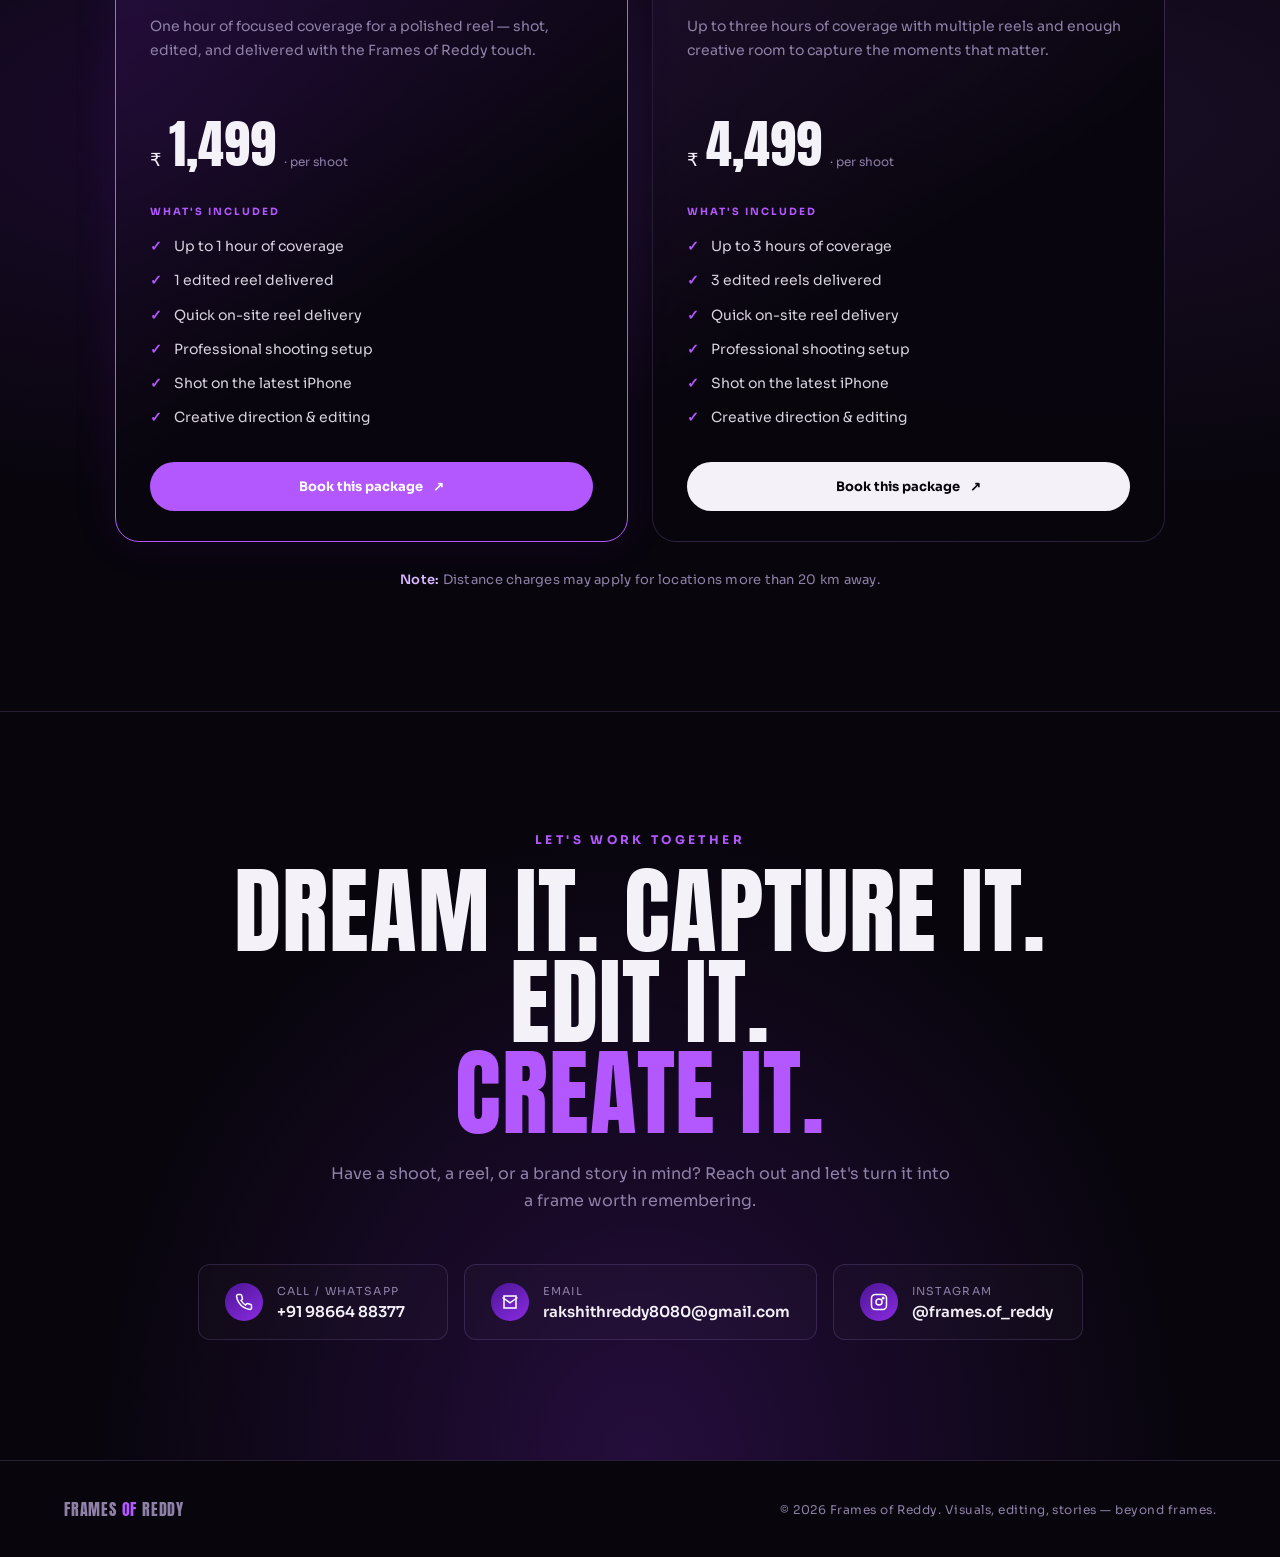
==== commit 7753e176: "Update index.html" ====
--- a/index.html
+++ b/index.html
@@ -1566,68 +1566,80 @@
       <button class="reel-nav reel-prev" type="button" aria-label="Previous reel">&#10094;</button>
 
       <div class="reels-track">
-      
+
         <div class="reel-card">
-          <iframe src="https://www.instagram.com/reel/Dcll0vlvyml/embed/" title="Instagram Reel 1" allowfullscreen loading="lazy"></iframe>
+          <iframe src="https://www.instagram.com/reel/Dc3qvcOP1OY/embed/" title="Instagram Reel 1" allowfullscreen loading="lazy"></iframe>
         </div>
 
+        <div class="reel-card">
+          <iframe src="https://www.instagram.com/reel/DdDzIY_pdD9/embed/" title="Instagram Reel 2" allowfullscreen loading="lazy"></iframe>
+        </div>
+
+        <div class="reel-card">
+          <iframe src="https://www.instagram.com/reel/DdIXCBepm7h/embed/" title="Instagram Reel 3" allowfullscreen loading="lazy"></iframe>
+        </div>
+    
+        <div class="reel-card">
+          <iframe src="https://www.instagram.com/reel/Dcll0vlvyml/embed/" title="Instagram Reel 4" allowfullscreen loading="lazy"></iframe>
+        </div>
+
 
          <div class="reel-card">
-          <iframe src="https://www.instagram.com/reel/DcV81oohVIB/embed/" title="Instagram Reel 2" allowfullscreen loading="lazy"></iframe>
+          <iframe src="https://www.instagram.com/reel/DcV81oohVIB/embed/" title="Instagram Reel 5" allowfullscreen loading="lazy"></iframe>
         </div>
 
 
         <div class="reel-card">
-          <iframe src="https://www.instagram.com/reel/DcS8Oz3h90Z/embed/" title="Instagram Reel 3" allowfullscreen loading="lazy"></iframe>
+          <iframe src="https://www.instagram.com/reel/DcS8Oz3h90Z/embed/" title="Instagram Reel 6" allowfullscreen loading="lazy"></iframe>
         </div>
 
         <div class="reel-card">
-          <iframe src="https://www.instagram.com/reel/DYt3I3_vNM1/embed/" title="Instagram Reel 4" allowfullscreen loading="lazy"></iframe>
+          <iframe src="https://www.instagram.com/reel/DYt3I3_vNM1/embed/" title="Instagram Reel 7" allowfullscreen loading="lazy"></iframe>
         </div>
 
 
         <div class="reel-card">
-          <iframe src="https://www.instagram.com/reel/DXAbQo4kxTm/embed/" title="Instagram Reel 5" allowfullscreen loading="lazy"></iframe>
+          <iframe src="https://www.instagram.com/reel/DXAbQo4kxTm/embed/" title="Instagram Reel 8" allowfullscreen loading="lazy"></iframe>
         </div>
 
 
         <div class="reel-card">
-          <iframe src="https://www.instagram.com/reel/DYhn1O8vVtA/embed/" title="Instagram Reel 6" allowfullscreen loading="lazy"></iframe>
+          <iframe src="https://www.instagram.com/reel/DYhn1O8vVtA/embed/" title="Instagram Reel 9" allowfullscreen loading="lazy"></iframe>
         </div>
 
 
         <div class="reel-card">
-          <iframe src="https://www.instagram.com/reel/Dbw5aCNJ3gd/embed/" title="Instagram Reel 7" allowfullscreen loading="lazy"></iframe>
+          <iframe src="https://www.instagram.com/reel/Dbw5aCNJ3gd/embed/" title="Instagram Reel 10" allowfullscreen loading="lazy"></iframe>
         </div>
 
 
         <div class="reel-card">
-          <iframe src="https://www.instagram.com/reel/DN0cRMaUsWM/embed/" title="Instagram Reel 8" allowfullscreen loading="lazy"></iframe>
+          <iframe src="https://www.instagram.com/reel/DN0cRMaUsWM/embed/" title="Instagram Reel 11" allowfullscreen loading="lazy"></iframe>
         </div>
 
 
         <div class="reel-card">
-          <iframe src="https://www.instagram.com/reel/DOF5BCdiUIG/embed/" title="Instagram Reel 9" allowfullscreen loading="lazy"></iframe>
+          <iframe src="https://www.instagram.com/reel/DOF5BCdiUIG/embed/" title="Instagram Reel 12" allowfullscreen loading="lazy"></iframe>
         </div>
 
 
         <div class="reel-card">
-          <iframe src="https://www.instagram.com/reel/DObkdE_EpVa/embed/" title="Instagram Reel 10" allowfullscreen loading="lazy"></iframe>
+          <iframe src="https://www.instagram.com/reel/DObkdE_EpVa/embed/" title="Instagram Reel 13" allowfullscreen loading="lazy"></iframe>
         </div>
 
 
         <div class="reel-card">
-          <iframe src="https://www.instagram.com/reel/DXDfrdXj7ae/embed/" title="Instagram Reel 11" allowfullscreen loading="lazy"></iframe>
+          <iframe src="https://www.instagram.com/reel/DXDfrdXj7ae/embed/" title="Instagram Reel 14" allowfullscreen loading="lazy"></iframe>
         </div>
 
 
         <div class="reel-card">
-          <iframe src="https://www.instagram.com/reel/DX4c7B3PeUk/embed/" title="Instagram Reel 12" allowfullscreen loading="lazy"></iframe>
+          <iframe src="https://www.instagram.com/reel/DX4c7B3PeUk/embed/" title="Instagram Reel 15" allowfullscreen loading="lazy"></iframe>
         </div>
 
 
         <div class="reel-card">
-          <iframe src="https://www.instagram.com/reel/DXbmrlQEsmh/embed/" title="Instagram Reel 13" allowfullscreen loading="lazy"></iframe>
+          <iframe src="https://www.instagram.com/reel/DXbmrlQEsmh/embed/" title="Instagram Reel 16" allowfullscreen loading="lazy"></iframe>
         </div>
 </div>
 
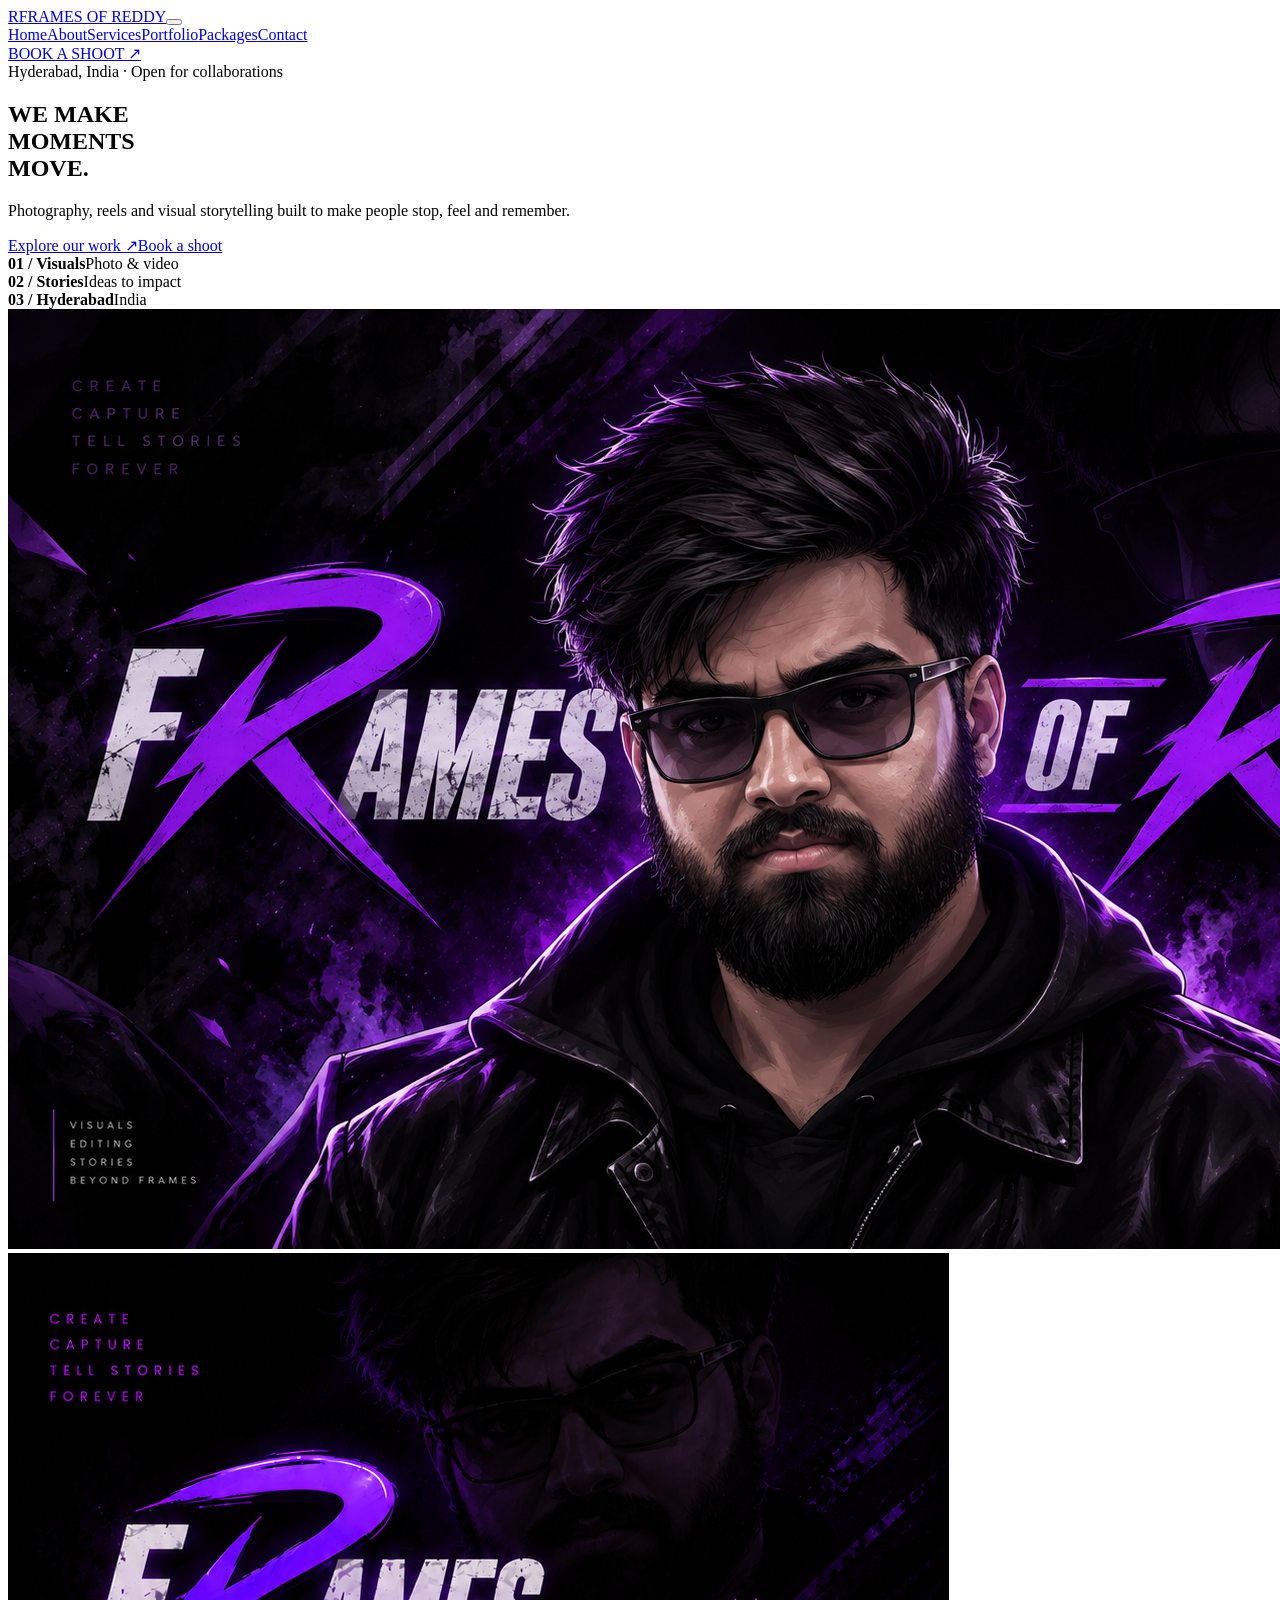
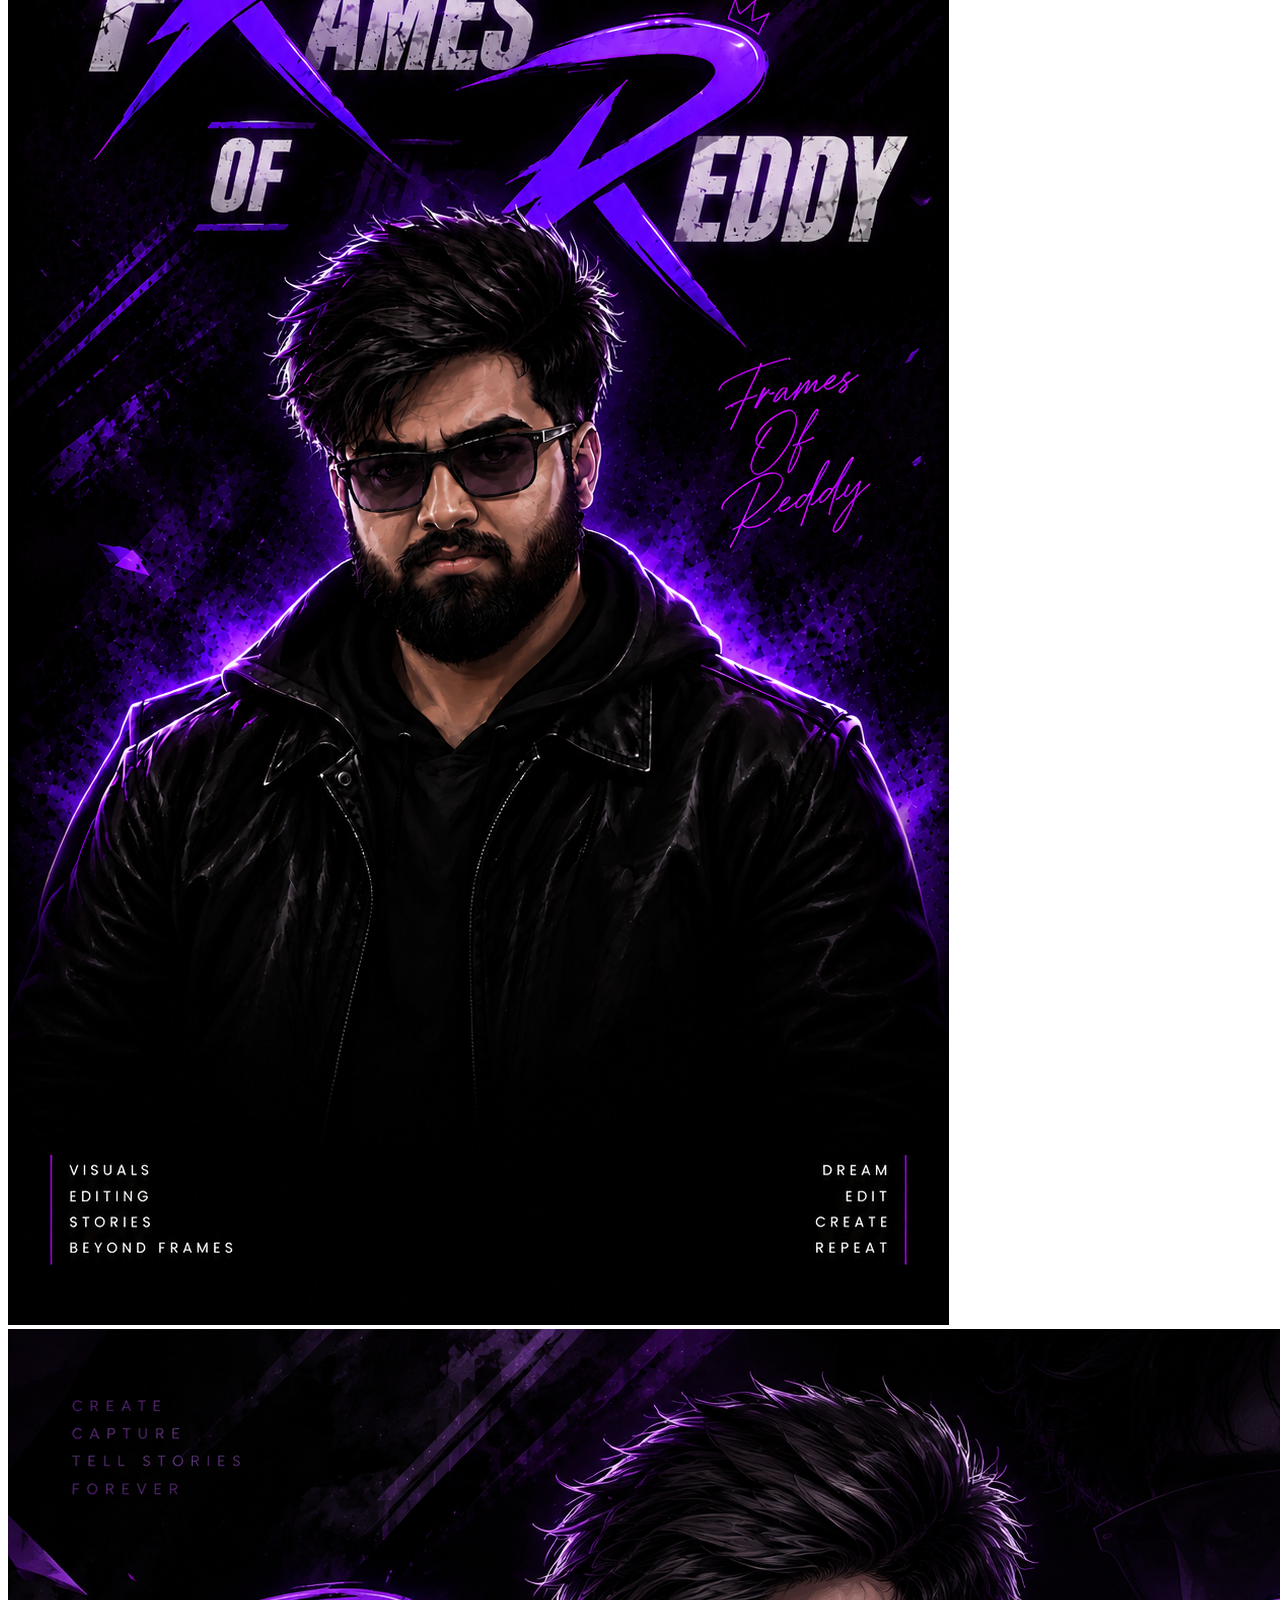
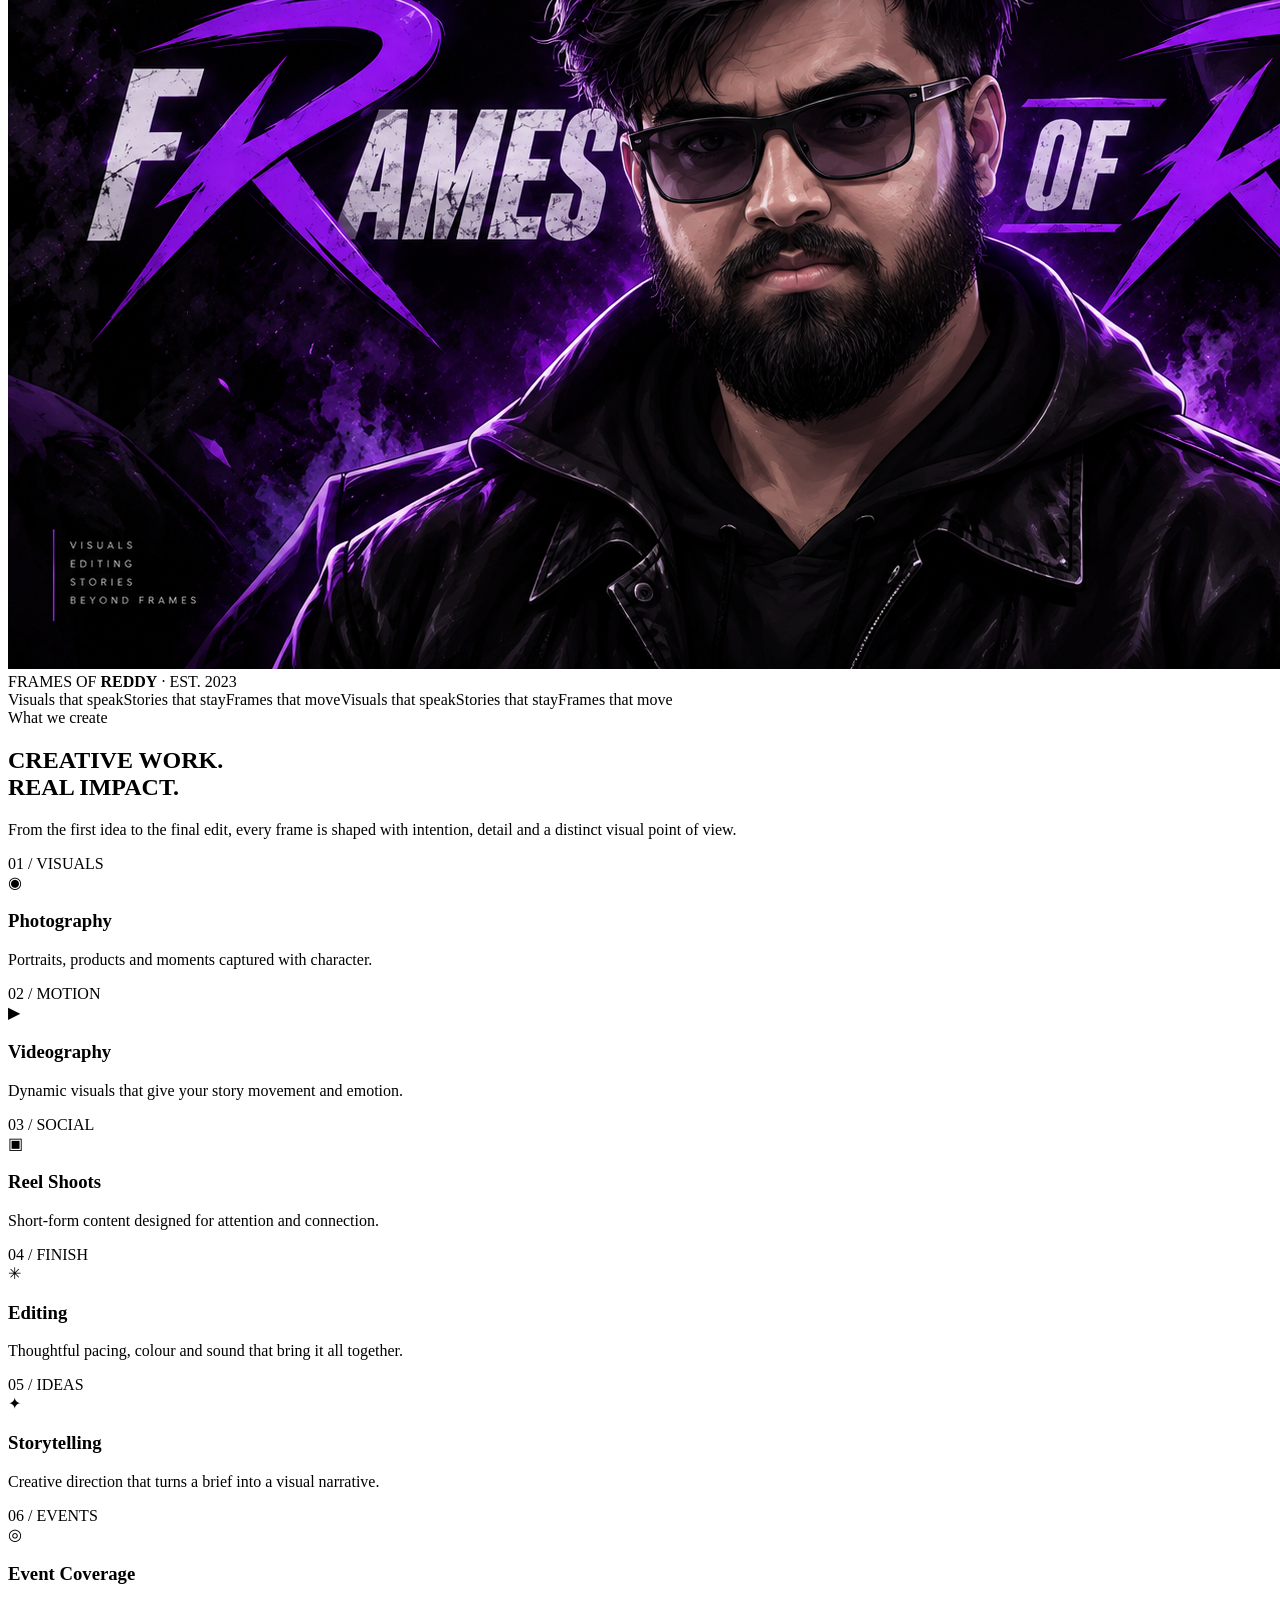
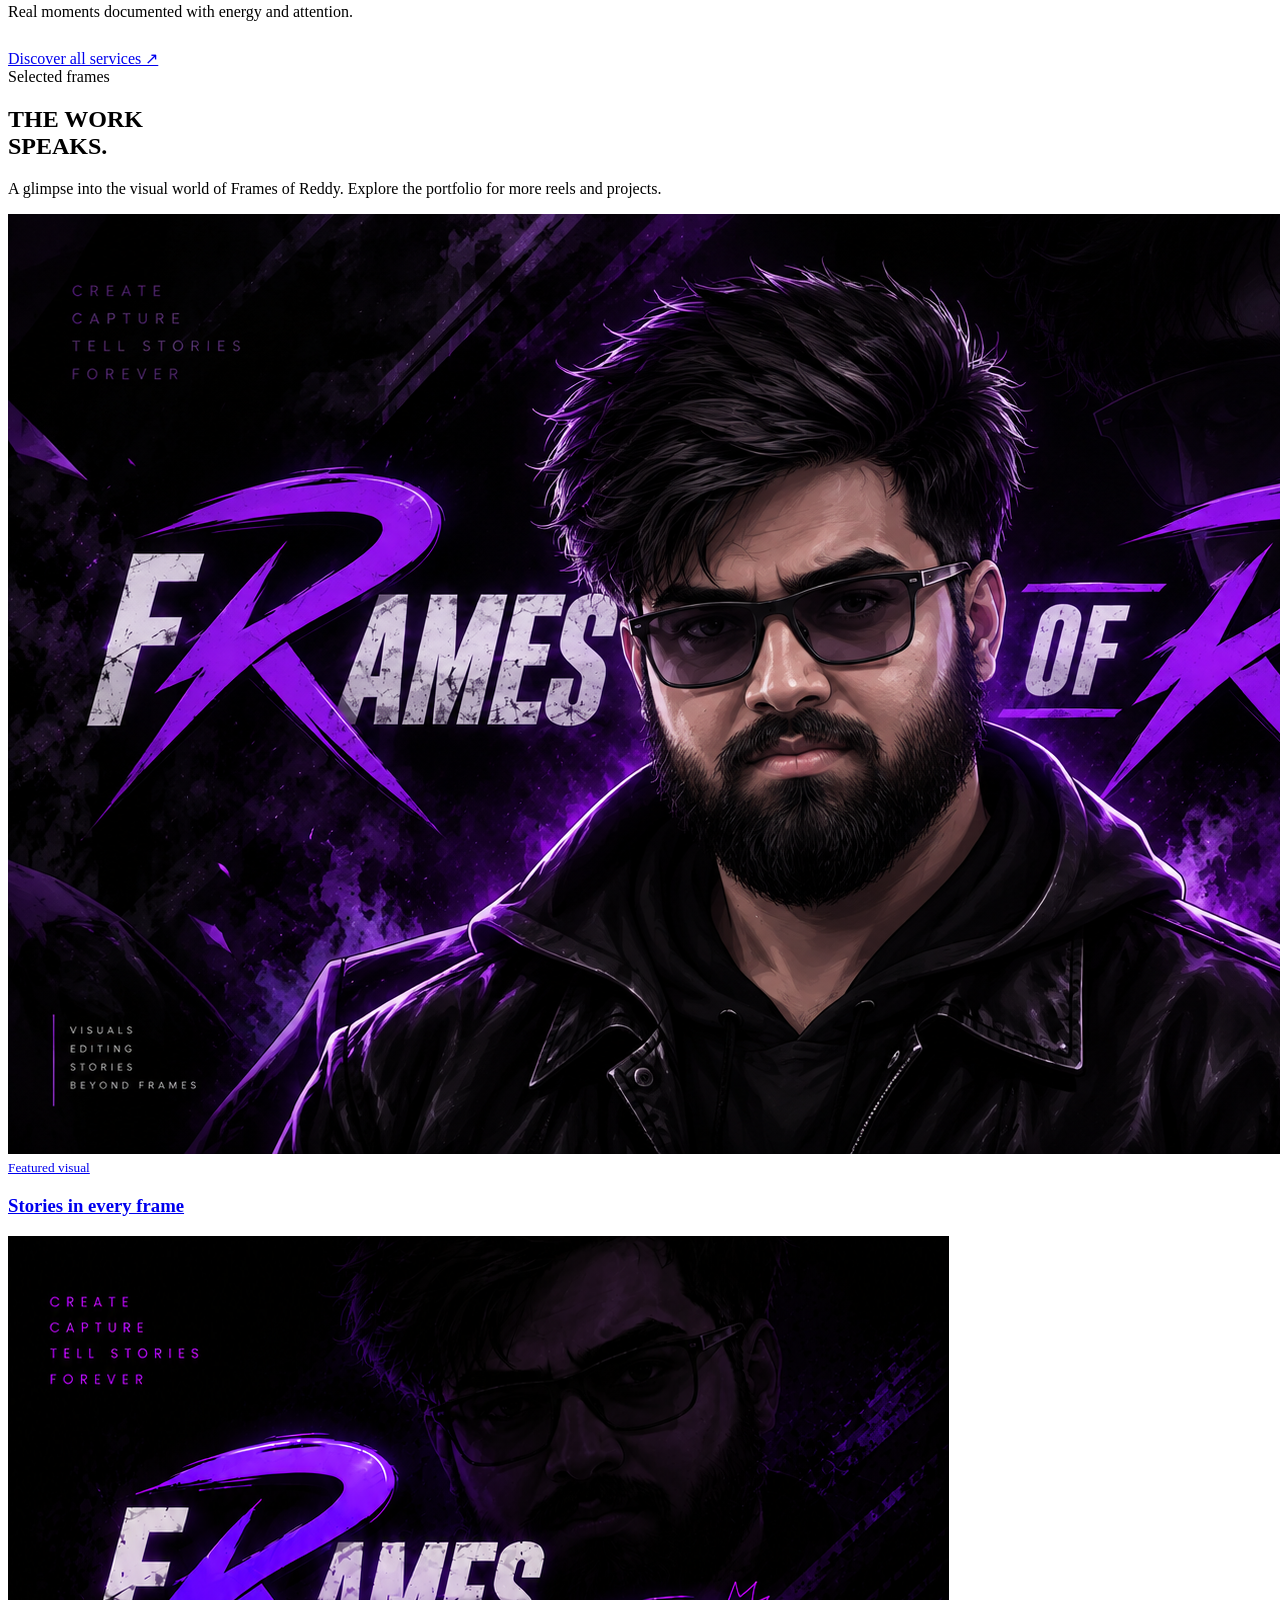
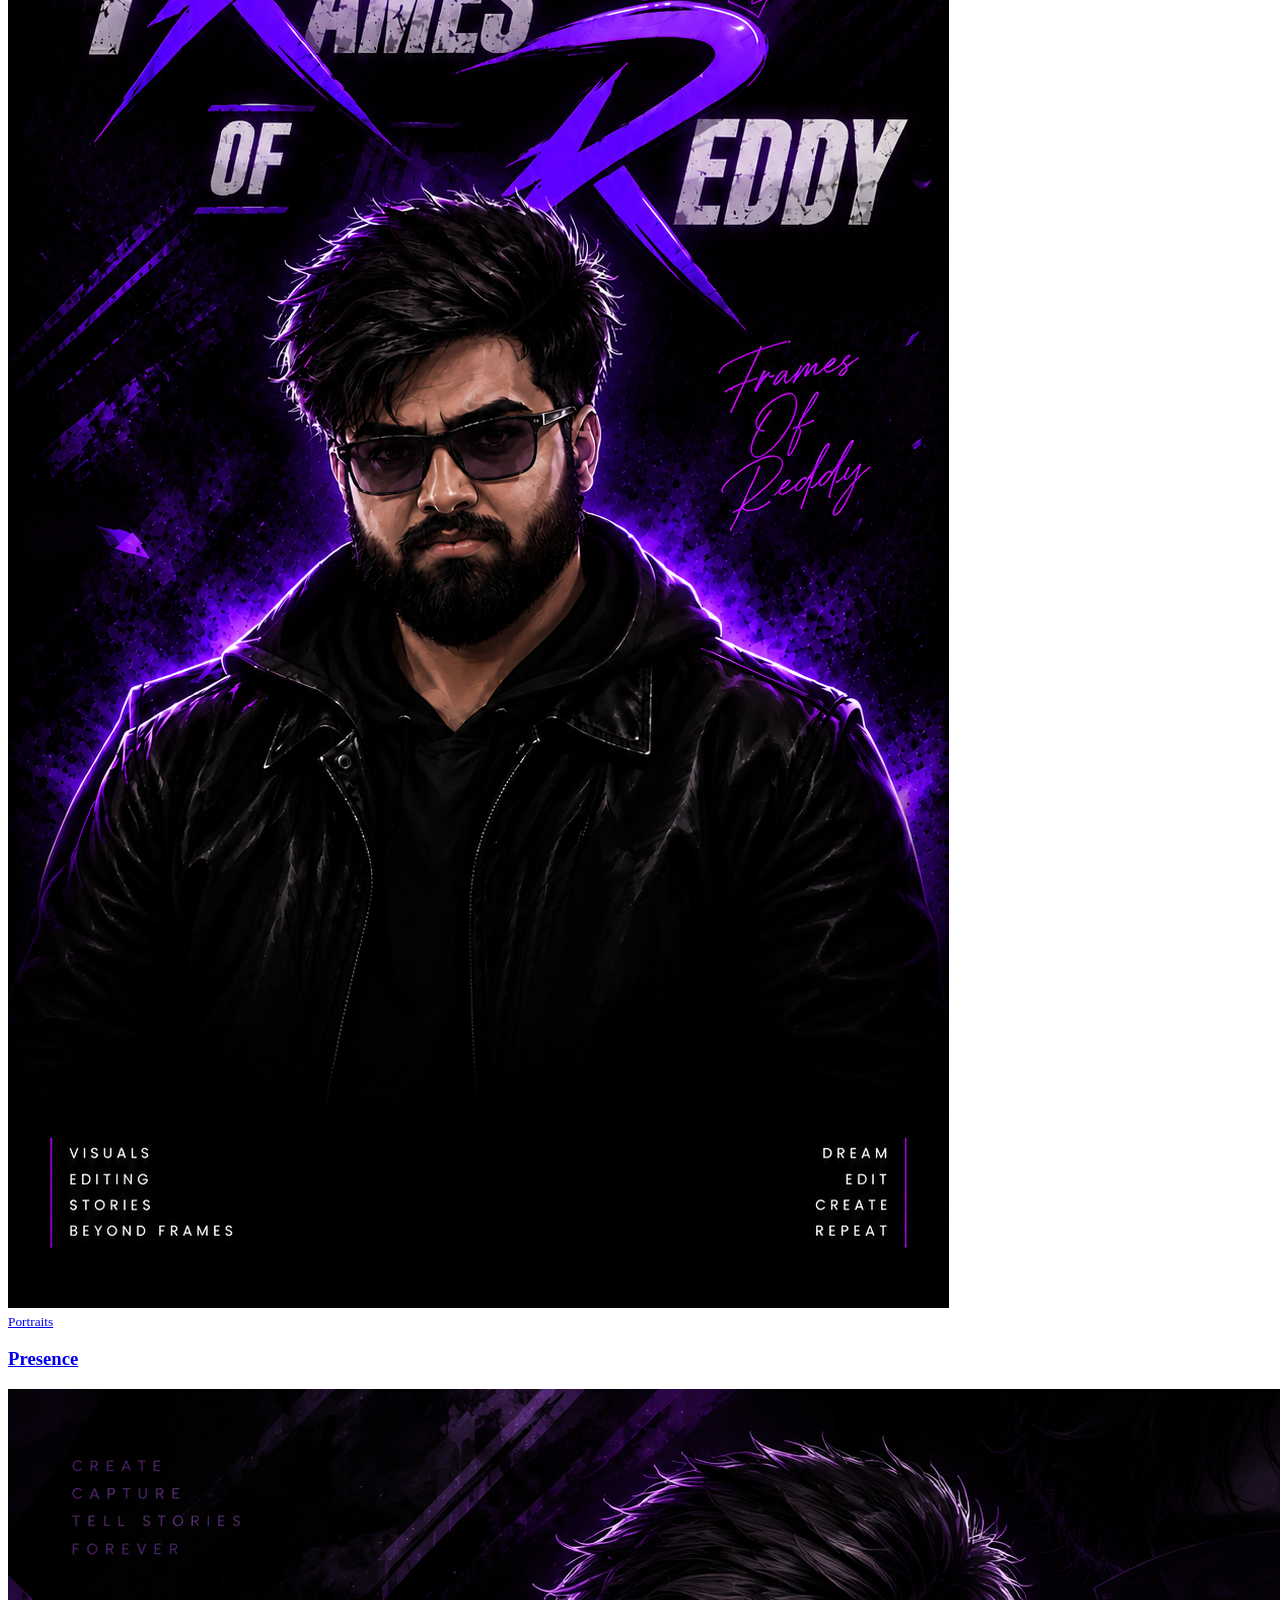
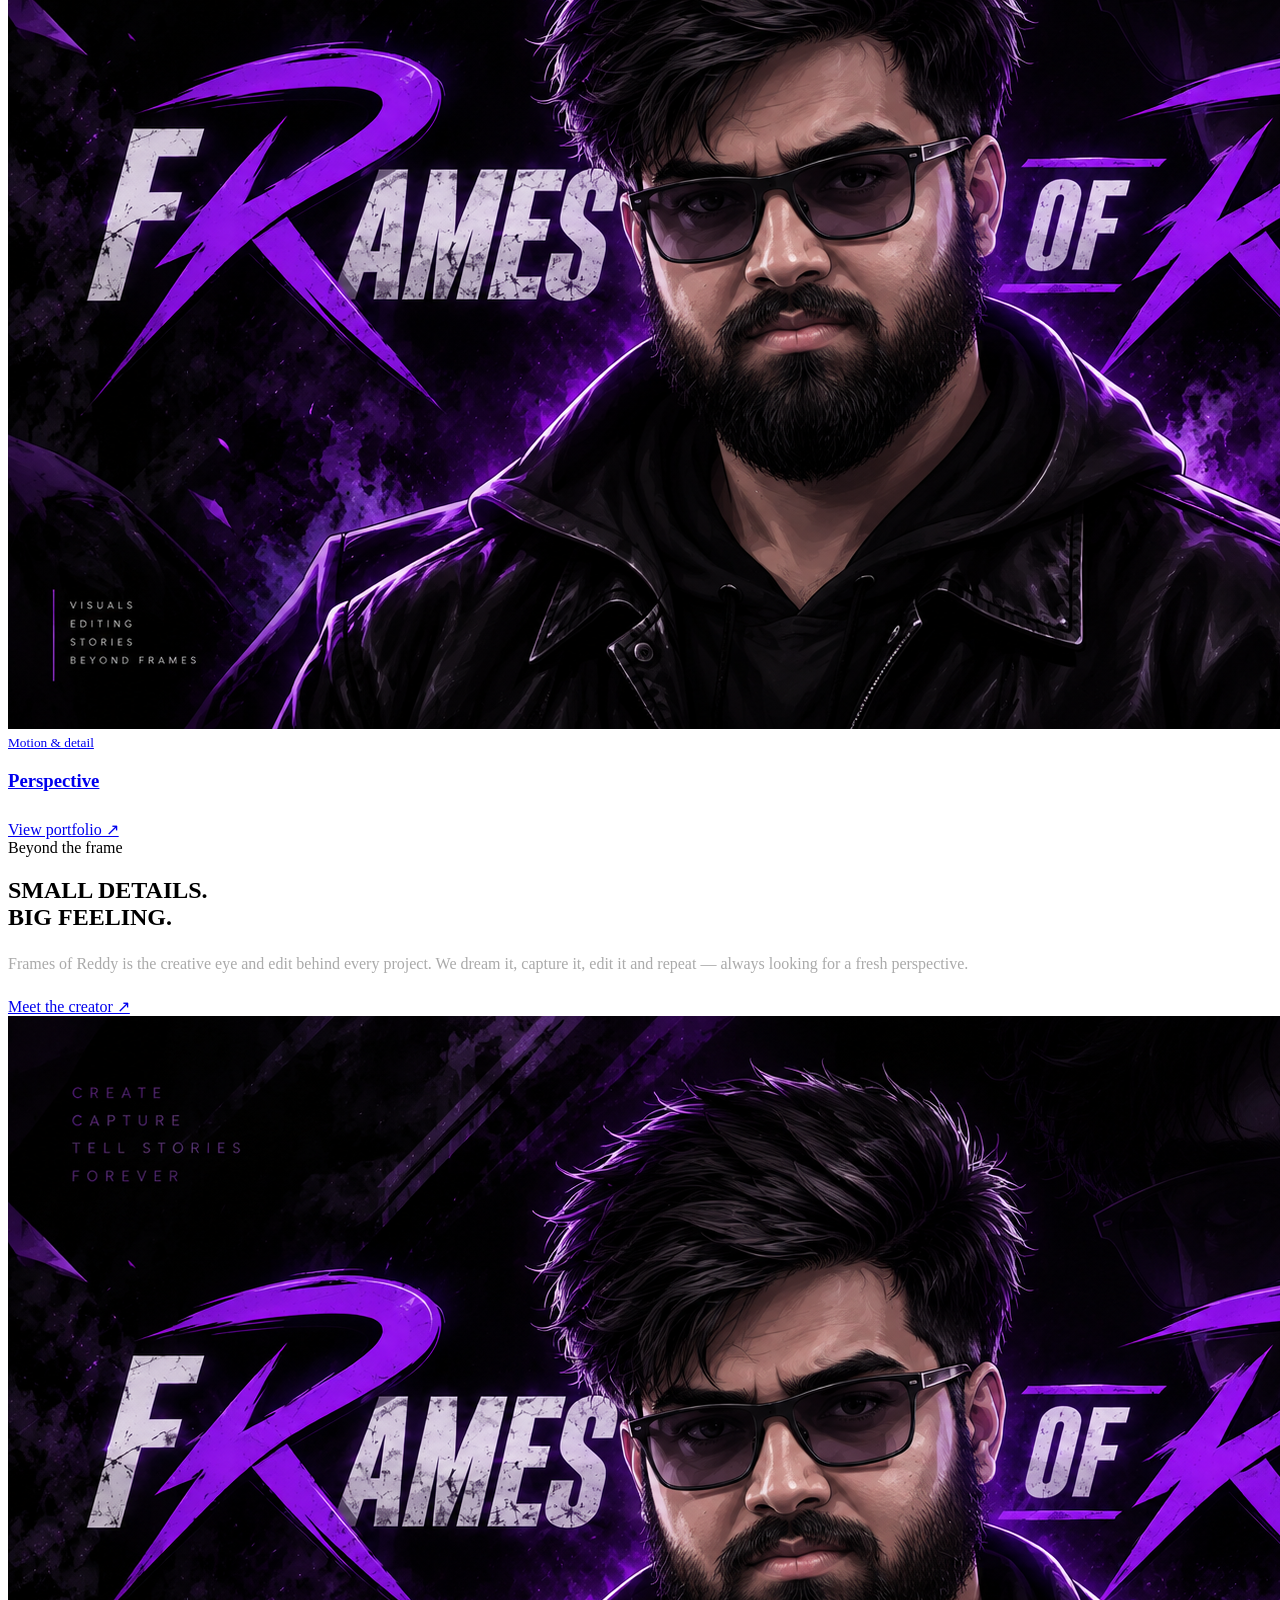
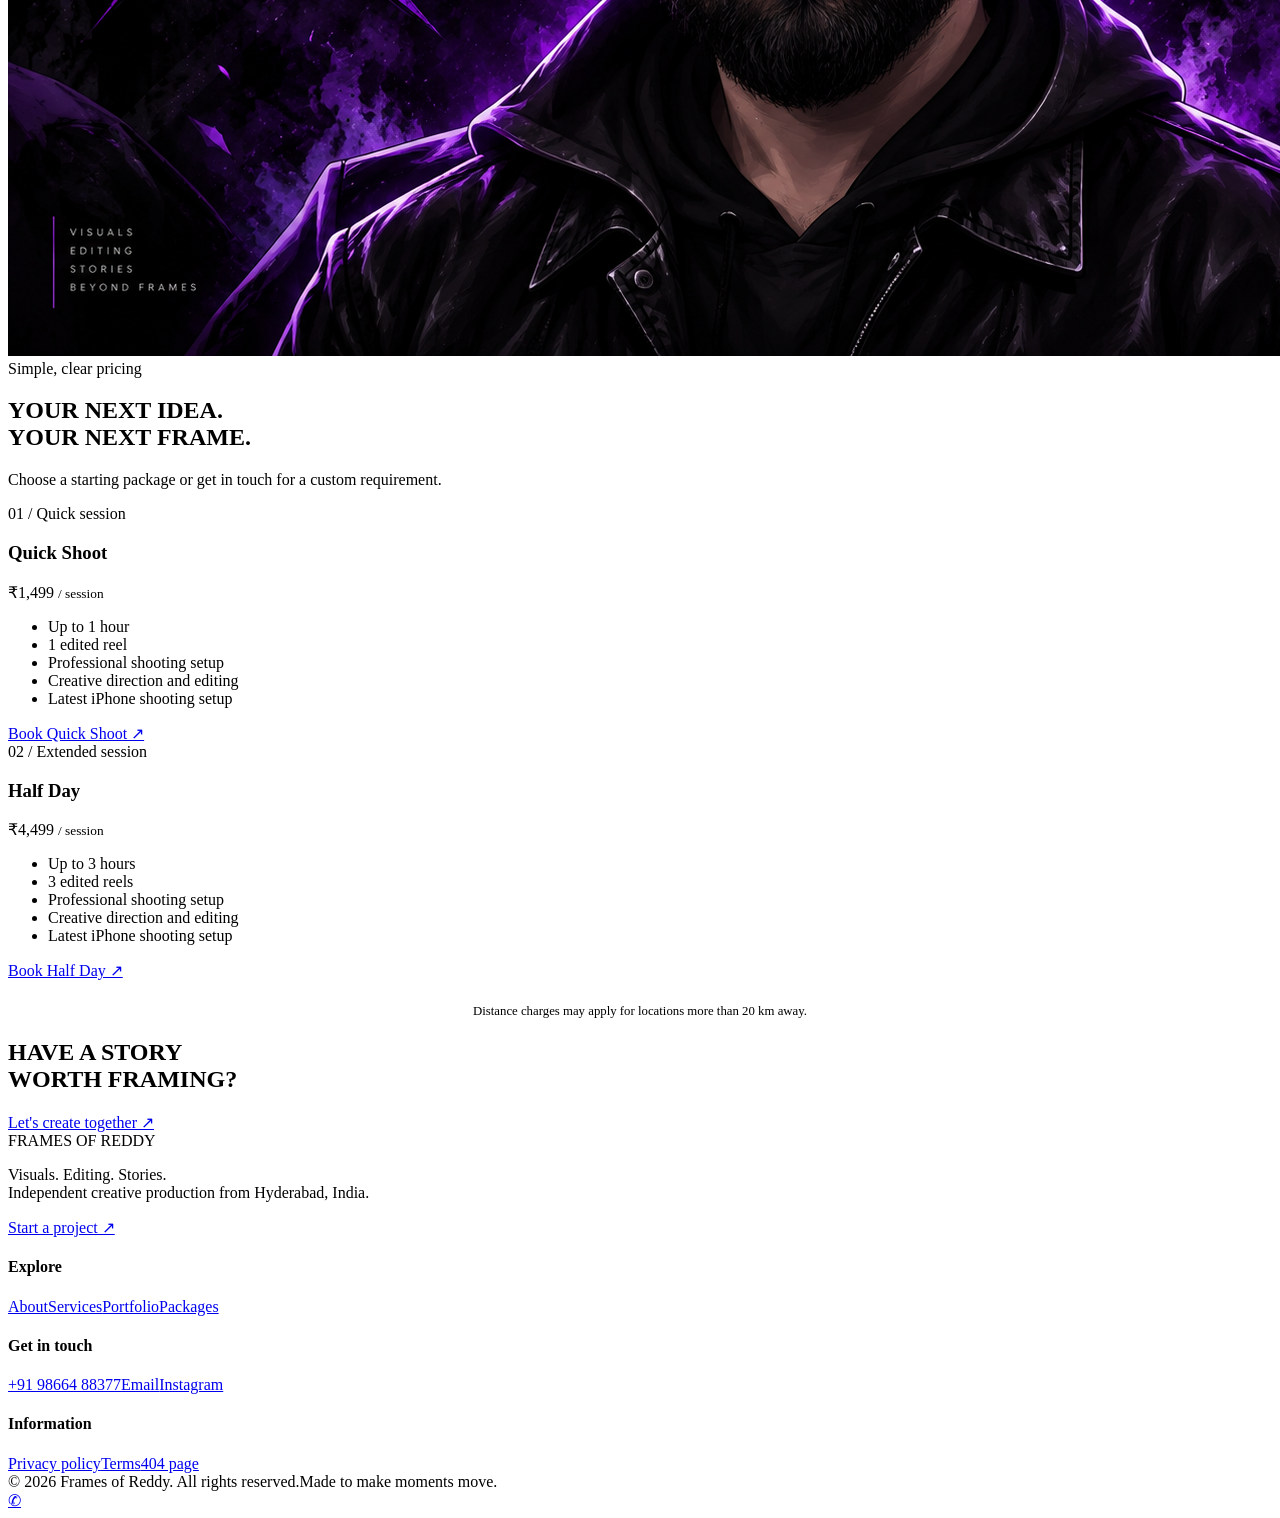
==== commit c2d7643f: "Redesign home page with 3D red and white creative direction" ====
--- a/index.html
+++ b/index.html
@@ -1,1938 +1,12 @@
-<!DOCTYPE html>
-
-<html lang="en">
-
-<head>
-
-<meta charset="UTF-8">
-
-<meta name="viewport" content="width=device-width, initial-scale=1.0">
-
-<title>Frames of Reddy — Visuals. Editing. Stories.</title>
-
-<link rel="preconnect" href="https://fonts.googleapis.com">
-
-<link rel="preconnect" href="https://fonts.gstatic.com" crossorigin>
-
-<link href="https://fonts.googleapis.com/css2?family=Anton&family=Sora:wght@300;400;500;600;700;800&display=swap" rel="stylesheet">
-
-<style>
-
-  :root{
-
-    --bg:#08050d;
-
-    --bg-alt:#120b1e;
-
-    --violet:#8a2be2;
-
-    --violet-bright:#b357ff;
-
-    --violet-deep:#4c1594;
-
-    --lilac:#d9b8ff;
-
-    --white:#f4f1f9;
-
-    --muted:#8f80a8;
-
-    --line: rgba(197,157,255,0.16);
-
-    --shadow-violet: 0 0 60px rgba(138,43,226,0.35);
-
-  }
-
-  *{margin:0;padding:0;box-sizing:border-box;}
-
-  html{scroll-behavior:smooth;}
-
-  body{
-
-    background:var(--bg);
-
-    color:var(--white);
-
-    font-family:'Sora', sans-serif;
-
-    overflow-x:hidden;
-
-  }
-
-  ::selection{background:var(--violet); color:#fff;}
-
-  h1,h2,h3, .display{
-
-    font-family:'Anton', sans-serif;
-
-    font-weight:400;
-
-    text-transform:uppercase;
-
-    letter-spacing:0.01em;
-
-    line-height:0.95;
-
-  }
-
-  a{color:inherit; text-decoration:none;}
-
-  img{display:block; max-width:100%;}
-
-  /* ---------- Signature slash divider ---------- */
-
-  .slash-divider{
-
-    width:100%;
-
-    display:flex;
-
-    justify-content:center;
-
-    margin: 0 auto;
-
-  }
-
-  .slash-divider svg{ display:block; }
-
-  /* ---------- Nav ---------- */
-
-  header{
-
-    position:fixed;
-
-    top:0; left:0; right:0;
-
-    z-index:100;
-
-    display:flex;
-
-    align-items:center;
-
-    justify-content:space-between;
-
-    padding: 20px clamp(20px, 5vw, 64px);
-
-    background: linear-gradient(180deg, rgba(6,4,10,0.85) 0%, rgba(6,4,10,0) 100%);
-
-    backdrop-filter: blur(2px);
-
-  }
-
-  .brandmark{
-
-    display:flex; align-items:center; gap:10px;
-
-    font-family:'Anton', sans-serif;
-
-    font-size:20px;
-
-    letter-spacing:0.04em;
-
-  }
-
-  .brandmark .r{
-
-    color:var(--violet-bright);
-
-    font-size:26px;
-
-    text-shadow: 0 0 16px rgba(179,87,255,0.8);
-
-  }
-
-  nav.links{
-
-    display:flex; gap:clamp(18px,3vw,40px);
-
-    font-size:13px;
-
-    letter-spacing:0.12em;
-
-    text-transform:uppercase;
-
-    font-weight:600;
-
-    color:var(--muted);
-
-  }
-
-  nav.links a{ position:relative; padding-bottom:4px; transition:color .25s;}
-
-  nav.links a:hover{ color:var(--white); }
-
-  nav.links a::after{
-
-    content:'';
-
-    position:absolute; left:0; bottom:0;
-
-    width:0; height:1px;
-
-    background:var(--violet-bright);
-
-    transition:width .25s;
-
-  }
-
-  nav.links a:hover::after{ width:100%; }
-
-  .ig-pill{
-
-    display:flex; align-items:center; gap:8px;
-
-    border:1px solid var(--line);
-
-    padding:8px 16px;
-
-    border-radius:999px;
-
-    font-size:12px;
-
-    letter-spacing:0.08em;
-
-    text-transform:uppercase;
-
-    font-weight:600;
-
-    transition: border-color .25s, box-shadow .25s, transform .25s;
-
-  }
-
-  .ig-pill:hover{
-
-    border-color:var(--violet-bright);
-
-    box-shadow:0 0 24px rgba(179,87,255,0.35);
-
-    transform:translateY(-1px);
-
-  }
-
-  .ig-pill svg{ width:14px; height:14px; }
-
-  /* ---------- Hero ---------- */
-
-  .hero{
-
-    position:relative;
-
-    width:100%;
-
-    min-height:100svh;
-
-    display:flex;
-
-    align-items:flex-end;
-
-    background:#000;
-
-  }
-  .hero picture{
-    position:absolute;
-    inset:0;
-    width:100%;
-    height:100%;
-    display:block;
-  }
-
-  .hero picture img{
-    position:absolute;
-    inset:0;
-    width:100%;
-    height:100%;
-    object-fit:cover;
-    object-position:center 18%;
-  }
-
-  .hero::after{
-
-    content:'';
-
-    position:absolute; inset:0;
-
-    background: linear-gradient(180deg, rgba(6,4,10,0.1) 0%, rgba(6,4,10,0) 40%, rgba(8,5,13,0.55) 78%, var(--bg) 100%);
-
-  }
-
-  .hero-inner{
-
-    position:relative; z-index:2;
-
-    width:100%;
-
-    padding: 0 clamp(20px,5vw,64px) 48px;
-
-    display:flex;
-
-    align-items:flex-end;
-
-    justify-content:space-between;
-
-    gap:24px;
-
-  }
-
-  .hero-tag{
-
-    font-size:12px;
-
-    letter-spacing:0.22em;
-
-    text-transform:uppercase;
-
-    color:var(--lilac);
-
-    font-weight:600;
-
-    display:flex; align-items:center; gap:10px;
-
-  }
-
-  .hero-tag .dot{
-
-    width:6px;height:6px;border-radius:50%;
-
-    background:var(--violet-bright);
-
-    box-shadow:0 0 10px 2px rgba(179,87,255,0.9);
-
-  }
-
-  .scroll-cue{
-
-    display:flex; flex-direction:column; align-items:center; gap:8px;
-
-    font-size:10px;
-
-    letter-spacing:0.2em;
-
-    text-transform:uppercase;
-
-    color:var(--muted);
-
-  }
-
-  .scroll-cue span.line{
-
-    width:1px; height:34px;
-
-    background:linear-gradient(180deg, var(--violet-bright), transparent);
-
-    animation: pulse-line 2s ease-in-out infinite;
-
-  }
-
-  @keyframes pulse-line{ 0%,100%{opacity:.3} 50%{opacity:1} }
-
-  /* ---------- Sections generic ---------- */
-
-  section{
-
-    position:relative;
-
-    padding: 120px clamp(20px,5vw,64px);
-
-  }
-
-  .eyebrow{
-
-    font-size:12px;
-
-    letter-spacing:0.28em;
-
-    text-transform:uppercase;
-
-    color:var(--violet-bright);
-
-    font-weight:700;
-
-    margin-bottom:18px;
-
-    display:block;
-
-  }
-
-  .section-head{
-
-    max-width:900px;
-
-  }
-
-  .section-head h2{
-
-    font-size:clamp(36px, 6vw, 68px);
-
-    color:var(--white);
-
-  }
-
-  .section-head h2 em{
-
-    font-style:normal;
-
-    color:var(--violet-bright);
-
-  }
-
-  /* ---------- About ---------- */
-
-  .about{
-
-    background: radial-gradient(ellipse at 20% 0%, rgba(138,43,226,0.14), transparent 55%), var(--bg-alt);
-
-    border-top:1px solid var(--line);
-
-    border-bottom:1px solid var(--line);
-
-  }
-
-  .about-grid{
-
-    display:grid;
-
-    grid-template-columns: 1.1fr 0.9fr;
-
-    gap:64px;
-
-    margin-top:56px;
-
-    align-items:start;
-
-  }
-
-  .about-copy p{
-
-    color:var(--muted);
-
-    font-size:17px;
-
-    line-height:1.85;
-
-    max-width:52ch;
-
-    margin-bottom:20px;
-
-  }
-
-  .about-copy strong{ color:var(--white); font-weight:600; }
-
-  .pillars{
-
-    display:flex; flex-direction:column; gap:0;
-
-    border-top:1px solid var(--line);
-
-  }
-
-  .pillar{
-
-    display:flex; align-items:baseline; justify-content:space-between;
-
-    padding:22px 0;
-
-    border-bottom:1px solid var(--line);
-
-  }
-
-  .pillar .word{
-
-    font-family:'Anton', sans-serif;
-
-    font-size:clamp(22px,3vw,30px);
-
-    text-transform:uppercase;
-
-    color:var(--white);
-
-    letter-spacing:0.01em;
-
-  }
-
-  .pillar .num{
-
-    font-size:12px;
-
-    color:var(--muted);
-
-    letter-spacing:0.1em;
-
-  }
-
-  /* ---------- What I do ---------- */
-
-  .services{
-
-    background:var(--bg);
-
-  }
-
-  .service-grid{
-
-    margin-top:56px;
-
-    display:grid;
-
-    grid-template-columns:repeat(4,1fr);
-
-    gap:1px;
-
-    background:var(--line);
-
-    border:1px solid var(--line);
-
-  }
-
-  .service-card{
-
-    background:var(--bg);
-
-    padding:38px 26px;
-
-    min-height:280px;
-
-    display:flex;
-
-    flex-direction:column;
-
-    justify-content:space-between;
-
-    transition: background .3s;
-
-    position:relative;
-
-    overflow:hidden;
-
-  }
-
-  .service-card:hover{ background:var(--bg-alt); }
-
-  .service-card:hover .glow{ opacity:1; }
-
-  .service-card .glow{
-
-    position:absolute; top:-40%; right:-40%;
-
-    width:220px; height:220px;
-
-    background:radial-gradient(circle, rgba(179,87,255,0.35), transparent 70%);
-
-    opacity:0; transition:opacity .4s;
-
-    pointer-events:none;
-
-  }
-
-  .service-card .icon{
-
-    width:34px; height:34px;
-
-    color:var(--violet-bright);
-
-    margin-bottom:auto;
-
-  }
-
-  .service-card h3{
-
-    font-size:22px;
-
-    margin-top:26px;
-
-    color:var(--white);
-
-  }
-
-  .service-card p{
-
-    color:var(--muted);
-
-    font-size:14px;
-
-    line-height:1.6;
-
-    margin-top:10px;
-
-  }
-
-  /* ---------- Work / moodboard ---------- */
-
-  .work{
-
-    background: var(--bg-alt);
-
-    border-top:1px solid var(--line);
-
-    border-bottom:1px solid var(--line);
-
-  }
-
-  .work-head{
-
-    display:flex;
-
-    align-items:flex-end;
-
-    justify-content:space-between;
-
-    flex-wrap:wrap;
-
-    gap:20px;
-
-    margin-bottom:56px;
-
-  }
-
-  .work-head p{
-
-    color:var(--muted);
-
-    font-size:15px;
-
-    max-width:36ch;
-
-  }
-
-  .work-grid{
-    display:block;
-    width:100%;
-  }
-
-  .work-tile{
-
-    position:relative;
-
-    border-radius:6px;
-
-    overflow:hidden;
-
-    border:1px solid var(--line);
-
-    display:flex;
-
-    align-items:flex-end;
-
-    padding:18px;
-
-    background-size:cover;
-
-    background-position:center;
-
-  }
-
-  .work-tile.tall{ grid-row: span 2; }
-
-  .work-tile.wide{ grid-column: span 2; }
-
-  .work-tile::before{
-
-    content:'';
-
-    position:absolute; inset:0;
-
-    background: linear-gradient(180deg, transparent 40%, rgba(6,4,10,0.85) 100%);
-
-  }
-
-  .work-tile .label{
-
-    position:relative; z-index:2;
-
-    font-size:13px;
-
-    font-weight:600;
-
-    letter-spacing:0.08em;
-
-    text-transform:uppercase;
-
-    color:var(--white);
-
-    display:flex; align-items:center; gap:8px;
-
-  }
-
-  .work-tile .label svg{ width:14px; height:14px; color:var(--violet-bright); }
-
-  .t1{ background-image: linear-gradient(160deg, rgba(76,21,148,0.55), rgba(8,5,13,0.85)), url('hero.png'); background-position: center 15%; }
-
-  .t2{ background: linear-gradient(155deg, #1b0e2e, #3a1466 60%, #08050d); }
-
-  .t3{ background: linear-gradient(200deg, #240f3c, #08050d); }
-
-  .t4{ background: linear-gradient(140deg, #3a1466, #120b1e 70%); }
-
-  .t5{ background: linear-gradient(170deg, #1b0e2e, #08050d); }
-
-  .work-cta{
-
-    margin-top:40px;
-
-    display:flex; justify-content:center;
-
-  }
-
-  /* ---------- Contact ---------- */
-
-  .contact{
-
-    background: radial-gradient(ellipse at 50% 100%, rgba(138,43,226,0.22), transparent 60%), var(--bg);
-
-    text-align:center;
-
-  }
-
-  .contact .section-head{ margin:0 auto; text-align:center; }
-
-  .contact h2{ font-size:clamp(40px,8vw,96px); }
-
-  .contact-sub{
-
-    color:var(--muted);
-
-    max-width:52ch;
-
-    margin: 22px auto 50px;
-
-    font-size:16px;
-
-    line-height:1.7;
-
-  }
-
-  .contact-links{
-
-    display:flex;
-
-    flex-wrap:wrap;
-
-    justify-content:center;
-
-    gap:16px;
-
-  }
-
-  .contact-card{
-
-    display:flex;
-
-    align-items:center;
-
-    gap:14px;
-
-    border:1px solid var(--line);
-
-    padding:18px 26px;
-
-    border-radius:12px;
-
-    min-width:250px;
-
-    text-align:left;
-
-    transition: border-color .25s, transform .25s, box-shadow .25s;
-
-    background: rgba(255,255,255,0.02);
-
-  }
-
-  .contact-card:hover{
-
-    border-color:var(--violet-bright);
-
-    transform:translateY(-3px);
-
-    box-shadow: var(--shadow-violet);
-
-  }
-
-  .contact-card .ic{
-
-    width:38px; height:38px;
-
-    flex:none;
-
-    border-radius:50%;
-
-    display:flex; align-items:center; justify-content:center;
-
-    background: linear-gradient(145deg, var(--violet-deep), var(--violet));
-
-    color:#fff;
-
-  }
-
-  .contact-card .ic svg{ width:18px; height:18px; }
-
-  .contact-card .meta .k{
-
-    font-size:11px;
-
-    letter-spacing:0.12em;
-
-    text-transform:uppercase;
-
-    color:var(--muted);
-
-    margin-bottom:4px;
-
-  }
-
-  .contact-card .meta .v{
-
-    font-size:15px;
-
-    font-weight:600;
-
-    color:var(--white);
-
-  }
-
-  /* ---------- Footer ---------- */
-
-  footer{
-
-    padding: 36px clamp(20px,5vw,64px);
-
-    display:flex;
-
-    align-items:center;
-
-    justify-content:space-between;
-
-    border-top:1px solid var(--line);
-
-    flex-wrap:wrap;
-
-    gap:16px;
-
-  }
-
-  footer .fbrand{
-
-    font-family:'Anton', sans-serif;
-
-    font-size:16px;
-
-    letter-spacing:0.05em;
-
-    color:var(--muted);
-
-  }
-
-  footer .fbrand span{ color:var(--violet-bright); }
-
-  footer small{
-
-    color:var(--muted);
-
-    font-size:12px;
-
-    letter-spacing:0.04em;
-
-  }
-
-  /* ---------- Responsive ---------- */
-
-  @media (max-width: 980px){
-
-    nav.links{ display:none; }
-
-    .about-grid{ grid-template-columns:1fr; gap:40px; }
-
-    .service-grid{ grid-template-columns:repeat(2,1fr); }
-
-    .work-grid{ display:block; width:100%; }
-
-  }
-
-  @media (max-width: 560px){
-
-    section{ padding:88px 20px; }
-
-    .service-grid{ grid-template-columns:1fr; }
-
-    .work-grid{ display:block; width:100%; }
-
-    .hero-inner{ flex-direction:column; align-items:flex-start; gap:28px; }
-
-    .contact-card{ width:100%; }
-
-  }
-
-
-  /* ---------- Instagram Reels horizontal carousel ---------- */
-  .reels-carousel{
-    position:relative;
-    width:100%;
-    padding:48px 0 56px;
-  }
-
-  .reels-track{
-    display:flex;
-    align-items:center;
-    gap:28px;
-    width:100%;
-    overflow-x:auto;
-    overflow-y:hidden;
-    scroll-snap-type:x mandatory;
-    scroll-behavior:smooth;
-    padding:56px calc(50% - 155px);
-    scrollbar-width:none;
-    -webkit-overflow-scrolling:touch;
-  }
-
-  .reels-track::-webkit-scrollbar{
-    display:none;
-  }
-
-  .reel-card{
-    flex:0 0 310px;
-    height:551px;
-    border-radius:28px;
-    overflow:hidden;
-    position:relative;
-    scroll-snap-align:center;
-    background:#000;
-    border:1px solid var(--line);
-    opacity:.38;
-    transform:scale(.82);
-    transition:transform .45s ease, opacity .45s ease, box-shadow .45s ease;
-  }
-
-  .reel-card.active{
-    opacity:1;
-    transform:scale(1);
-    z-index:5;
-    box-shadow:0 22px 70px rgba(0,0,0,.5), 0 0 40px rgba(179,87,255,.16);
-  }
-
-  .reel-card iframe{
-    display:block;
-    width:100%;
-    height:100%;
-    border:0;
-    background:#000;
-  }
-
-  .reel-nav{
-    position:absolute;
-    top:50%;
-    transform:translateY(-50%);
-    z-index:20;
-    width:46px;
-    height:46px;
-    border:1px solid var(--line);
-    border-radius:50%;
-    background:rgba(8,5,13,.78);
-    color:var(--white);
-    font-size:24px;
-    line-height:1;
-    cursor:pointer;
-    backdrop-filter:blur(8px);
-    transition:border-color .25s, background .25s, transform .25s;
-  }
-
-  .reel-nav:hover{
-    border-color:var(--violet-bright);
-    background:rgba(76,21,148,.7);
-  }
-
-  .reel-prev{ left:18px; }
-  .reel-next{ right:18px; }
-
-  .reels-carousel::before,
-  .reels-carousel::after{
-    content:'';
-    position:absolute;
-    top:0;
-    bottom:0;
-    width:13%;
-    z-index:10;
-    pointer-events:none;
-  }
-
-  .reels-carousel::before{
-    left:0;
-    background:linear-gradient(90deg, var(--bg-alt), transparent);
-  }
-
-  .reels-carousel::after{
-    right:0;
-    background:linear-gradient(270deg, var(--bg-alt), transparent);
-  }
-
-  @media (max-width:700px){
-    .reels-track{
-      gap:18px;
-      padding-left:calc(50% - 135px);
-      padding-right:calc(50% - 135px);
-    }
-
-    .reel-card{
-      flex-basis:270px;
-      height:480px;
-      border-radius:24px;
-    }
-
-    .reel-nav{
-      width:40px;
-      height:40px;
-      font-size:20px;
-    }
-
-    .reel-prev{ left:8px; }
-    .reel-next{ right:8px; }
-  }
-/* ---------- Video Showcase ---------- */
-
-.video-showcase{
-  width:100%;
-  padding:0;
-  background:#000;
-  overflow:hidden;
-}
-
-.portfolio-video{
-  display:block;
-  width:100%;
-  height:auto;
-  max-height:90vh;
-  object-fit:cover;
-
-}
-
-/* ---------- Packages ---------- */
-
-.packages{
-  background:
-    radial-gradient(
-      ellipse at 15% 50%,
-      rgba(138,43,226,0.14),
-      transparent 45%
-    ),
-    radial-gradient(
-      ellipse at 85% 50%,
-      rgba(179,87,255,0.10),
-      transparent 45%
-    ),
-    var(--bg);
-
-  border-top:1px solid var(--line);
-  border-bottom:1px solid var(--line);
-}
-
-.packages-head{
-  text-align:center;
-  max-width:720px;
-  margin:0 auto;
-}
-
-.packages-head .eyebrow{
-  margin-bottom:16px;
-}
-
-.packages-head h2{
-  font-size:clamp(48px,7vw,82px);
-}
-
-.packages-head h2 em{
-  color:var(--violet-bright);
-  font-style:normal;
-}
-
-.packages-sub{
-  color:var(--muted);
-  font-size:16px;
-  line-height:1.7;
-  max-width:55ch;
-  margin:22px auto 0;
-}
-
-
-/* Package grid */
-
-.package-grid{
-  width:min(1050px,100%);
-  margin:60px auto 0;
-
-  display:grid;
-  grid-template-columns:repeat(2,1fr);
-  gap:24px;
-}
-
-
-/* Individual card */
-
-.package-card{
-  position:relative;
-  min-height:560px;
-
-  padding:38px 34px 30px;
-
-  border:1px solid var(--line);
-  border-radius:24px;
-
-  background:
-    linear-gradient(
-      145deg,
-      rgba(179,87,255,0.08),
-      rgba(8,5,13,0.95) 55%
-    );
-
-  display:flex;
-  flex-direction:column;
-
-  overflow:visible;
-
-  transition:
-    transform .35s ease,
-    border-color .35s ease,
-    box-shadow .35s ease;
-}
-
-.package-card:hover{
-  transform:translateY(-6px);
-
-  border-color:rgba(179,87,255,.65);
-
-  box-shadow:
-    0 20px 70px rgba(0,0,0,.45),
-    0 0 45px rgba(179,87,255,.15);
-}
-
-
-/* Second / popular card */
-
-.package-card.popular{
-  border-color:var(--violet-bright);
-
-  background:
-    linear-gradient(
-      145deg,
-      rgba(138,43,226,0.16),
-      rgba(8,5,13,0.96) 60%
-    );
-
-  box-shadow:
-    0 0 45px rgba(138,43,226,.10);
-}
-
-.package-card.popular:hover{
-  box-shadow:
-    0 25px 80px rgba(0,0,0,.5),
-    0 0 55px rgba(179,87,255,.25);
-}
-
-
-/* Popular badge */
-
-.package-badge{
-  position:absolute;
-
-  top:-14px;
-  right:28px;
-
-  padding:8px 18px;
-
-  border-radius:999px;
-
-  background:var(--violet-bright);
-  color:#08050d;
-
-  font-size:10px;
-  font-weight:800;
-
-  letter-spacing:.16em;
-  text-transform:uppercase;
-
-  box-shadow:
-    0 0 25px rgba(179,87,255,.45);
-}
-
-
-/* Small heading */
-
-.package-kicker{
-  color:var(--violet-bright);
-
-  font-size:11px;
-  font-weight:700;
-
-  letter-spacing:.22em;
-  text-transform:uppercase;
-
-  margin-bottom:16px;
-}
-
-
-/* Package title */
-
-.package-card h3{
-  font-size:34px;
-  color:var(--white);
-
-  margin-bottom:16px;
-}
-
-
-/* Description */
-
-.package-description{
-  color:var(--muted);
-
-  font-size:14px;
-  line-height:1.75;
-
-  max-width:48ch;
-
-  min-height:74px;
-}
-
-
-/* Price */
-
-.package-price{
-  display:flex;
-  align-items:baseline;
-  gap:8px;
-
-  margin:30px 0 34px;
-}
-
-.package-price .currency{
-  font-size:18px;
-  color:var(--white);
-}
-
-.package-price .amount{
-  font-family:'Anton', sans-serif;
-
-  font-size:52px;
-  line-height:1;
-
-  color:var(--white);
-}
-
-.package-price .extra{
-  color:var(--muted);
-
-  font-size:12px;
-}
-
-
-/* What's included */
-
-.package-included-title{
-  color:var(--violet-bright);
-
-  font-size:10px;
-  font-weight:700;
-
-  letter-spacing:.2em;
-  text-transform:uppercase;
-
-  margin-bottom:18px;
-}
-
-.package-features{
-  list-style:none;
-
-  display:flex;
-  flex-direction:column;
-  gap:14px;
-
-  margin:0;
-  padding:0;
-}
-
-.package-features li{
-  display:flex;
-  align-items:flex-start;
-  gap:12px;
-
-  color:#d8d2df;
-
-  font-size:14px;
-  line-height:1.45;
-}
-
-.package-features li::before{
-  content:'✓';
-
-  flex:none;
-
-  color:var(--violet-bright);
-
-  font-weight:700;
-}
-
-
-/* CTA */
-
-.package-cta{
-  margin-top:auto;
-  padding-top:34px;
-}
-
-.package-button{
-  width:100%;
-
-  display:flex;
-  align-items:center;
-  justify-content:center;
-  gap:10px;
-
-  padding:16px 22px;
-
-  border-radius:999px;
-
-  background:var(--white);
-  color:#08050d;
-
-  font-size:13px;
-  font-weight:700;
-
-  transition:
-    transform .25s ease,
-    box-shadow .25s ease,
-    background .25s ease;
-}
-
-.package-button:hover{
-  transform:translateY(-2px);
-
-  background:var(--violet-bright);
-
-  color:#fff;
-
-  box-shadow:
-    0 0 30px rgba(179,87,255,.35);
-}
-
-.package-card.popular .package-button{
-  background:var(--violet-bright);
-  color:#fff;
-}
-
-.package-card.popular .package-button:hover{
-  background:#c477ff;
-
-  box-shadow:
-    0 0 35px rgba(179,87,255,.45);
-}
-/* Distance note */
-
-.package-distance-note{
-  width:100%;
-  margin:28px auto 0;
-
-  text-align:center;
-
-  color:var(--muted);
-  font-size:13px;
-  line-height:1.6;
-  letter-spacing:.02em;
-}
-
-.package-distance-note strong{
-  color:var(--lilac);
-  font-weight:600;
-}
-
-
-/* Mobile */
-
-@media (max-width:700px){
-
-  .package-grid{
-    grid-template-columns:1fr;
-    gap:36px;
-    margin-top:48px;
-  }
-
-  
-  .package-card{
-    min-height:auto;
-    padding:32px 24px 26px;
-  }
-
-  .package-description{
-    min-height:auto;
-  }
-
-  .package-price{
-    margin:28px 0 30px;
-  }
-
-  .package-price .amount{
-    font-size:46px;
-  }
-
-  .package-badge{
-    right:20px;
-  }
-}
-</style>
-
-</head>
-
-<body>
- 
-
-<header>
-
-  <div class="brandmark"><span class="r">R</span> FRAMES OF REDDY</div>
-
-  <nav class="links">
-
-    <a href="#about">About</a>
-
-    <a href="#services">What I Do</a>
-
-    <a href="#work">Work</a>
-
-    <a href="#packages">Packages</a>
-
-    <a href="#contact">Contact</a>
-
-  </nav>
-
-  <a class="ig-pill" href="https://www.instagram.com/frames.of_reddy" target="_blank" rel="noopener">
-
-    <svg viewBox="0 0 24 24" fill="none" stroke="currentColor" stroke-width="2"><rect x="2" y="2" width="20" height="20" rx="5"/><circle cx="12" cy="12" r="4"/><circle cx="17.5" cy="6.5" r="1"/></svg>
-
-    @frames.of_reddy
-
-  </a>
-
-</header>
-
-<!-- HERO -->
-
-<section class="hero">
-
-  <picture>
-    <source media="(max-width: 560px)" srcset="hero-mobile.png">
-    <img src="hero.png" alt="Frames of Reddy — portrait banner">
-  </picture>
-
-  <div class="hero-inner">
-
-    <div class="hero-tag"><span class="dot"></span>Hyderabad, India · Open for collaborations</div>
-
-    <div class="scroll-cue"><span>Scroll</span><span class="line"></span></div>
-
-  </div>
-
-</section>
-  <!-- VIDEO SHOWCASE -->
-<section class="video-showcase">
-  <video
-    class="portfolio-video"
-    autoplay
-    muted
-    playsinline
-    controls
-  >
-    <source src="portfolio-video.mov" type="video/quicktime">
-    Your browser does not support the video tag.
-  </video>
-</section>
-
-<!-- ABOUT -->
-
-<section class="about" id="about">
-
-  <div class="section-head">
-
-    <span class="eyebrow">The Person Behind The Lens</span>
-
-    <h2>Create. Capture. <em>Tell stories forever.</em></h2>
-
-  </div>
-
-  <div class="about-grid">
-
-    <div class="about-copy">
-
-      <p>I'm <strong>Reddy</strong> — the eye and the edit behind <strong>Frames of Reddy</strong>. What starts as a raw frame becomes a story once it's shaped: colour graded, cut to rhythm, and given a mood worth stopping the scroll for.</p>
-
-      <p>Every project runs on the same loop — <strong>dream it, capture it, edit it, repeat</strong> — until the frame says exactly what it's supposed to say. No filler, no templates: just visuals built for the story in front of me.</p>
-
-    </div>
-
-    <div class="pillars">
-
-      <div class="pillar"><span class="word">Visuals</span><span class="num">01</span></div>
-
-      <div class="pillar"><span class="word">Editing</span><span class="num">02</span></div>
-
-      <div class="pillar"><span class="word">Stories</span><span class="num">03</span></div>
-
-      <div class="pillar"><span class="word">Beyond Frames</span><span class="num">04</span></div>
-
-    </div>
-
-  </div>
-
-</section>
-
-<!-- SERVICES -->
-
-<section class="services" id="services">
-
-  <div class="section-head">
-
-    <span class="eyebrow">What I Do</span>
-
-    <h2>One frame. <em>Four crafts.</em></h2>
-
-  </div>
-
-  <div class="service-grid">
-
-    <div class="service-card">
-
-      <div class="glow"></div>
-
-      <svg class="icon" viewBox="0 0 24 24" fill="none" stroke="currentColor" stroke-width="1.6"><path d="M4 7h3l2-2h6l2 2h3v13H4z"/><circle cx="12" cy="13" r="4"/></svg>
-
-      <h3>Photography</h3>
-
-      <p>Portraits and moments shot with intent — light, expression, and story before the click.</p>
-
-    </div>
-
-    <div class="service-card">
-
-      <div class="glow"></div>
-
-      <svg class="icon" viewBox="0 0 24 24" fill="none" stroke="currentColor" stroke-width="1.6"><path d="M23 7l-7 5 7 5V7z"/><rect x="1" y="5" width="15" height="14" rx="2"/></svg>
-
-      <h3>Videography</h3>
-
-      <p>Handheld to cinematic — footage captured to be cut, not just recorded.</p>
-
-    </div>
-
-    <div class="service-card">
-
-      <div class="glow"></div>
-
-      <svg class="icon" viewBox="0 0 24 24" fill="none" stroke="currentColor" stroke-width="1.6"><path d="M4 6h16M4 12h10M4 18h13"/><circle cx="18" cy="12" r="1.5"/><circle cx="15" cy="18" r="1.5"/></svg>
-
-      <h3>Editing</h3>
-
-      <p>Colour, pace, sound — the studio pass where raw footage turns into a finished frame.</p>
-
-    </div>
-
-    <div class="service-card">
-
-      <div class="glow"></div>
-
-      <svg class="icon" viewBox="0 0 24 24" fill="none" stroke="currentColor" stroke-width="1.6"><path d="M12 2l2.9 6.3L21 9.3l-4.5 4.4L17.6 20 12 16.8 6.4 20l1.1-6.3L3 9.3l6.1-1z"/></svg>
-
-      <h3>Storytelling</h3>
-
-      <p>Reels and campaigns built around a narrative — visuals that carry a beginning, middle, and end.</p>
-
-    </div>
-
-  </div>
-
-</section>
-
-<!-- WORK / MOODBOARD -->
-
-<section class="work" id="work">
-
-  <div class="work-head">
-
-    <div class="section-head">
-
-      <span class="eyebrow">Selected Frames</span>
-
-      <h2>Beyond frames, <em>on Instagram.</em></h2>
-
-    </div>
-
-    <p>These are just a few of the many reels featured on Instagram.</p>
-
-  </div>
-
-  <div class="work-grid">
-    <div class="reels-carousel">
-      <button class="reel-nav reel-prev" type="button" aria-label="Previous reel">&#10094;</button>
-
-      <div class="reels-track">
-
-        <div class="reel-card">
-          <iframe src="https://www.instagram.com/reel/Dc3qvcOP1OY/embed/" title="Instagram Reel 1" allowfullscreen loading="lazy"></iframe>
-        </div>
-
-        <div class="reel-card">
-          <iframe src="https://www.instagram.com/reel/DdDzIY_pdD9/embed/" title="Instagram Reel 2" allowfullscreen loading="lazy"></iframe>
-        </div>
-
-        <div class="reel-card">
-          <iframe src="https://www.instagram.com/reel/DdIXCBepm7h/embed/" title="Instagram Reel 3" allowfullscreen loading="lazy"></iframe>
-        </div>
-    
-        <div class="reel-card">
-          <iframe src="https://www.instagram.com/reel/Dcll0vlvyml/embed/" title="Instagram Reel 4" allowfullscreen loading="lazy"></iframe>
-        </div>
-
-
-         <div class="reel-card">
-          <iframe src="https://www.instagram.com/reel/DcV81oohVIB/embed/" title="Instagram Reel 5" allowfullscreen loading="lazy"></iframe>
-        </div>
-
-
-        <div class="reel-card">
-          <iframe src="https://www.instagram.com/reel/DcS8Oz3h90Z/embed/" title="Instagram Reel 6" allowfullscreen loading="lazy"></iframe>
-        </div>
-
-        <div class="reel-card">
-          <iframe src="https://www.instagram.com/reel/DYt3I3_vNM1/embed/" title="Instagram Reel 7" allowfullscreen loading="lazy"></iframe>
-        </div>
-
-
-        <div class="reel-card">
-          <iframe src="https://www.instagram.com/reel/DXAbQo4kxTm/embed/" title="Instagram Reel 8" allowfullscreen loading="lazy"></iframe>
-        </div>
-
-
-        <div class="reel-card">
-          <iframe src="https://www.instagram.com/reel/DYhn1O8vVtA/embed/" title="Instagram Reel 9" allowfullscreen loading="lazy"></iframe>
-        </div>
-
-
-        <div class="reel-card">
-          <iframe src="https://www.instagram.com/reel/Dbw5aCNJ3gd/embed/" title="Instagram Reel 10" allowfullscreen loading="lazy"></iframe>
-        </div>
-
-
-        <div class="reel-card">
-          <iframe src="https://www.instagram.com/reel/DN0cRMaUsWM/embed/" title="Instagram Reel 11" allowfullscreen loading="lazy"></iframe>
-        </div>
-
-
-        <div class="reel-card">
-          <iframe src="https://www.instagram.com/reel/DOF5BCdiUIG/embed/" title="Instagram Reel 12" allowfullscreen loading="lazy"></iframe>
-        </div>
-
-
-        <div class="reel-card">
-          <iframe src="https://www.instagram.com/reel/DObkdE_EpVa/embed/" title="Instagram Reel 13" allowfullscreen loading="lazy"></iframe>
-        </div>
-
-
-        <div class="reel-card">
-          <iframe src="https://www.instagram.com/reel/DXDfrdXj7ae/embed/" title="Instagram Reel 14" allowfullscreen loading="lazy"></iframe>
-        </div>
-
-
-        <div class="reel-card">
-          <iframe src="https://www.instagram.com/reel/DX4c7B3PeUk/embed/" title="Instagram Reel 15" allowfullscreen loading="lazy"></iframe>
-        </div>
-
-
-        <div class="reel-card">
-          <iframe src="https://www.instagram.com/reel/DXbmrlQEsmh/embed/" title="Instagram Reel 16" allowfullscreen loading="lazy"></iframe>
-        </div>
-</div>
-
-      <button class="reel-nav reel-next" type="button" aria-label="Next reel">&#10095;</button>
-    </div>
-
-</div>
-
-  <div class="work-cta">
-
-    <a class="ig-pill" href="https://www.instagram.com/frames.of_reddy" target="_blank" rel="noopener">
-
-      <svg viewBox="0 0 24 24" fill="none" stroke="currentColor" stroke-width="2"><rect x="2" y="2" width="20" height="20" rx="5"/><circle cx="12" cy="12" r="4"/><circle cx="17.5" cy="6.5" r="1"/></svg>
-
-      View full work on Instagram
-
-    </a>
-
-  </div>
-
-</section>
-
-<!-- PACKAGES -->
-
-<section class="packages" id="packages">
-
-  <div class="packages-head">
-
-    <span class="eyebrow">Simple. Transparent. Creative.</span>
-
-    <h2>
-      Choose your <em>frame.</em>
-    </h2>
-
-    <p class="packages-sub">
-      Whether it's one reel or a special moment,
-      choose the coverage that fits your story.
-      Shoot. Edit. Deliver.
-    </p>
-
-  </div>
-
-
-  <div class="package-grid">
-
-    <!-- QUICK SHOOT -->
-
-    <div class="package-card popular">
-       
-      <span class="package-badge">
-        Most Popular
-      </span>
-
-      <div class="package-kicker">
-        For a single reel
-      </div>
-
-      <h3>Quick Shoot</h3>
-
-      <p class="package-description">
-        One hour of focused coverage for a polished
-        reel — shot, edited, and delivered with the
-        Frames of Reddy touch.
-      </p>
-
-
-      <div class="package-price">
-        <span class="currency">₹</span>
-        <span class="amount">1,499</span>
-        <span class="extra">· per shoot</span>
-      </div>
-
-
-      <div class="package-included-title">
-        What's included
-      </div>
-
-      <ul class="package-features">
-
-        <li>Up to 1 hour of coverage</li>
-
-        <li>1 edited reel delivered</li>
-
-        <li>Quick on-site reel delivery</li>
-
-        <li>Professional shooting setup</li>
-
-        <li>Shot on the latest iPhone</li>
-
-        <li>Creative direction &amp; editing</li>
-
-      </ul>
-
-
-      <div class="package-cta">
-
-       <a href="booking.html?package=quick" class="package-button">
-  Book this package
-  <span>↗</span>
-</a>
-
-      </div>
-
-    </div>
-
-
-    <!-- HALF DAY -->
-
-    <div class="package-card">
-
-      
-
-      <div class="package-kicker">
-        For special moments
-      </div>
-
-      <h3>Half Day</h3>
-
-      <p class="package-description">
-        Up to three hours of coverage with multiple
-        reels and enough creative room to capture
-        the moments that matter.
-      </p>
-
-
-      <div class="package-price">
-        <span class="currency">₹</span>
-        <span class="amount">4,499</span>
-        <span class="extra">· per shoot</span>
-      </div>
-
-
-      <div class="package-included-title">
-        What's included
-      </div>
-
-      <ul class="package-features">
-
-        <li>Up to 3 hours of coverage</li>
-
-        <li>3 edited reels delivered</li>
-
-        <li>Quick on-site reel delivery</li>
-
-        <li>Professional shooting setup</li>
-
-        <li>Shot on the latest iPhone</li>
-
-        <li>Creative direction &amp; editing</li>
-
-      </ul>
-
-
-      <div class="package-cta">
-
-        <a href="booking.html?package=halfday" class="package-button">
-  Book this package
-  <span>↗</span>
-</a>
-
-      </div>
-
-    </div>
-
-  </div>
-
-  <div class="package-distance-note">
-  <strong>Note:</strong>
-  Distance charges may apply for locations more than 20 km away.
-</div>
-
-</section>
-
-<!-- CONTACT -->
-
-<section class="contact" id="contact">
-
-  <div class="section-head">
-
-    <span class="eyebrow">Let's Work Together</span>
-
-    <h2>Dream it. Capture it. Edit it.<br><em>Create it.</em></h2>
-
-
-  </div>
-
-  <p class="contact-sub">Have a shoot, a reel, or a brand story in mind? Reach out and let's turn it into a frame worth remembering.</p>
-
-  <div class="contact-links">
-
-    <a class="contact-card" href="tel:+919866488377">
-
-      <div class="ic"><svg viewBox="0 0 24 24" fill="none" stroke="currentColor" stroke-width="2"><path d="M22 16.9v3a2 2 0 0 1-2.2 2 19.8 19.8 0 0 1-8.6-3.1 19.5 19.5 0 0 1-6-6 19.8 19.8 0 0 1-3.1-8.7A2 2 0 0 1 4.1 2h3a2 2 0 0 1 2 1.7c.1 1 .3 2 .7 3a2 2 0 0 1-.4 2.1L8.1 10a16 16 0 0 0 6 6l1.2-1.3a2 2 0 0 1 2.1-.4c1 .4 2 .6 3 .7a2 2 0 0 1 1.6 2Z"/></svg></div>
-
-      <div class="meta"><div class="k">Call / WhatsApp</div><div class="v">+91 98664 88377</div></div>
-
-    </a>
-
-    <a class="contact-card" href="mailto:rakshithreddy8080@gmail.com">
-
-      <div class="ic"><svg viewBox="0 0 24 24" fill="none" stroke="currentColor" stroke-width="2"><path d="M4 4h16v16H4z"/><path d="M22 6l-10 7L2 6"/></svg></div>
-
-      <div class="meta"><div class="k">Email</div><div class="v">rakshithreddy8080@gmail.com</div></div>
-
-    </a>
-
-    <a class="contact-card" href="https://www.instagram.com/frames.of_reddy" target="_blank" rel="noopener">
-
-      <div class="ic"><svg viewBox="0 0 24 24" fill="none" stroke="currentColor" stroke-width="2"><rect x="2" y="2" width="20" height="20" rx="5"/><circle cx="12" cy="12" r="4"/><circle cx="17.5" cy="6.5" r="1"/></svg></div>
-
-      <div class="meta"><div class="k">Instagram</div><div class="v">@frames.of_reddy</div></div>
-
-    </a>
-
-  </div>
-
-</section>
-
-<footer>
-
-  <div class="fbrand">FRAMES <span>OF</span> REDDY</div>
-
-  <small>&copy; 2026 Frames of Reddy. Visuals, editing, stories — beyond frames.</small>
-
-</footer>
-
-
-  <script>
-    (() => {
-      const track = document.querySelector('.reels-track');
-      const cards = [...document.querySelectorAll('.reel-card')];
-      const prev = document.querySelector('.reel-prev');
-      const next = document.querySelector('.reel-next');
-
-      if (!track || !cards.length) return;
-
-      const setActiveCard = () => {
-        const trackCenter = track.getBoundingClientRect().left + track.clientWidth / 2;
-        let closest = cards[0];
-        let closestDistance = Infinity;
-
-        cards.forEach(card => {
-          const rect = card.getBoundingClientRect();
-          const center = rect.left + rect.width / 2;
-          const distance = Math.abs(center - trackCenter);
-          if (distance < closestDistance) {
-            closestDistance = distance;
-            closest = card;
-          }
-        });
-
-        cards.forEach(card => card.classList.toggle('active', card === closest));
-      };
-
-      const centerCard = (card, smooth = true) => {
-        const left = card.offsetLeft - (track.clientWidth - card.offsetWidth) / 2;
-        track.scrollTo({
-          left: Math.max(0, left),
-          behavior: smooth ? 'smooth' : 'auto'
-        });
-      };
-
-      const scrollByCard = (direction) => {
-        const active = cards.find(card => card.classList.contains('active')) || cards[0];
-        const index = cards.indexOf(active);
-        const nextIndex = Math.max(0, Math.min(cards.length - 1, index + direction));
-        centerCard(cards[nextIndex], true);
-      };
-
-      prev?.addEventListener('click', () => scrollByCard(-1));
-      next?.addEventListener('click', () => scrollByCard(1));
-
-      let ticking = false;
-      track.addEventListener('scroll', () => {
-        if (!ticking) {
-          window.requestAnimationFrame(() => {
-            setActiveCard();
-            ticking = false;
-          });
-          ticking = true;
-        }
-      }, { passive: true });
-
-      window.addEventListener('resize', setActiveCard);
-
-      requestAnimationFrame(() => {
-        centerCard(cards[0], false);
-        setActiveCard();
-      });
-    })();
-  </script>
-  
-
-</body>
-
-</html>
+<!doctype html>
+<html lang="en"><head><meta charset="utf-8"><meta name="viewport" content="width=device-width,initial-scale=1"><meta name="theme-color" content="#e51b2b"><meta name="description" content="Photography, videography, reels and visual storytelling by Frames of Reddy in Hyderabad."><meta property="og:title" content="Home | Frames of Reddy"><meta property="og:description" content="Photography, videography, reels and visual storytelling by Frames of Reddy in Hyderabad."><title>Home | Frames of Reddy</title><link rel="stylesheet" href="assets/site.css"><script defer src="assets/site.js"></script></head><body>
+<header class="site-header"><div class="nav-wrap"><a class="brand" href="index.html" aria-label="Frames of Reddy home"><span class="brand-mark">R</span><span>FRAMES OF REDDY</span></a><button class="menu-toggle" aria-label="Toggle navigation" aria-expanded="false"><span></span><span></span></button><nav class="nav-links"><a href="index.html">Home</a><a href="about.html">About</a><a href="services.html">Services</a><a href="portfolio.html">Portfolio</a><a href="packages.html">Packages</a><a href="contact.html">Contact</a></nav><a class="btn nav-cta" href="booking.html">BOOK A SHOOT ↗</a></div></header>
+<main class="page-main"><section class="hero"><div class="container hero-grid"><div class="hero-copy"><span class="eyebrow">Hyderabad, India · Open for collaborations</span><h1>WE MAKE<br><span class="outline-text">MOMENTS</span><br><span class="red">MOVE.</span></h1><p class="lead">Photography, reels and visual storytelling built to make people stop, feel and remember.</p><div class="hero-actions"><a class="btn" href="portfolio.html">Explore our work ↗</a><a class="btn outline" href="booking.html">Book a shoot</a></div><div class="hero-meta"><div><strong>01 / Visuals</strong>Photo & video</div><div><strong>02 / Stories</strong>Ideas to impact</div><div><strong>03 / Hyderabad</strong>India</div></div></div><div class="hero-art tilt"><div class="orb"></div><div class="frame3d three"><img src="hero.png" alt="Frames of Reddy creative photography"></div><div class="frame3d two"><img src="hero-mobile.png" alt="Portrait visual from Frames of Reddy"></div><div class="frame3d one"><img src="hero.png" alt="Cinematic visual by Frames of Reddy"></div><div class="floating-label">FRAMES OF <b>REDDY</b> · EST. 2023</div></div></div></section>
+<div class="ticker"><div class="ticker-track"><span>Visuals that speak</span><span>Stories that stay</span><span>Frames that move</span><span>Visuals that speak</span><span>Stories that stay</span><span>Frames that move</span></div></div>
+<section class="section"><div class="container"><div class="section-head reveal"><div><span class="eyebrow">What we create</span><h2>CREATIVE WORK.<br><span class="red">REAL IMPACT.</span></h2></div><p class="muted">From the first idea to the final edit, every frame is shaped with intention, detail and a distinct visual point of view.</p></div><div class="cards"><article class="service-card reveal"><span class="service-number">01 / VISUALS</span><div><div class="service-icon">◉</div><h3>Photography</h3><p>Portraits, products and moments captured with character.</p></div></article><article class="service-card reveal"><span class="service-number">02 / MOTION</span><div><div class="service-icon">▶</div><h3>Videography</h3><p>Dynamic visuals that give your story movement and emotion.</p></div></article><article class="service-card reveal"><span class="service-number">03 / SOCIAL</span><div><div class="service-icon">▣</div><h3>Reel Shoots</h3><p>Short-form content designed for attention and connection.</p></div></article><article class="service-card reveal"><span class="service-number">04 / FINISH</span><div><div class="service-icon">✳</div><h3>Editing</h3><p>Thoughtful pacing, colour and sound that bring it all together.</p></div></article><article class="service-card reveal"><span class="service-number">05 / IDEAS</span><div><div class="service-icon">✦</div><h3>Storytelling</h3><p>Creative direction that turns a brief into a visual narrative.</p></div></article><article class="service-card reveal"><span class="service-number">06 / EVENTS</span><div><div class="service-icon">◎</div><h3>Event Coverage</h3><p>Real moments documented with energy and attention.</p></div></article></div><div style="margin-top:28px"><a class="btn outline" href="services.html">Discover all services ↗</a></div></div></section>
+<section class="section soft"><div class="container"><div class="section-head reveal"><div><span class="eyebrow">Selected frames</span><h2>THE WORK<br><span class="red">SPEAKS.</span></h2></div><p class="muted">A glimpse into the visual world of Frames of Reddy. Explore the portfolio for more reels and projects.</p></div><div class="project-grid"><a class="project-card reveal" href="portfolio.html"><img src="hero.png" alt="Featured Frames of Reddy photography"><div class="project-overlay"><div><small>Featured visual</small><h3>Stories in every frame</h3></div></div></a><div class="project-stack"><a class="project-card reveal" href="portfolio.html"><img src="hero-mobile.png" alt="Portrait visual showcase"><div class="project-overlay"><div><small>Portraits</small><h3>Presence</h3></div></div></a><a class="project-card reveal" href="portfolio.html"><img src="hero.png" alt="Creative visual showcase"><div class="project-overlay"><div><small>Motion & detail</small><h3>Perspective</h3></div></div></a></div></div><div style="margin-top:28px"><a class="btn" href="portfolio.html">View portfolio ↗</a></div></div></section>
+<section class="section dark"><div class="container split"><div class="reveal"><span class="eyebrow">Beyond the frame</span><h2>SMALL DETAILS.<br><span class="red">BIG FEELING.</span></h2><p class="muted" style="color:#aaa;margin:24px 0">Frames of Reddy is the creative eye and edit behind every project. We dream it, capture it, edit it and repeat — always looking for a fresh perspective.</p><a class="btn" href="about.html">Meet the creator ↗</a></div><div class="image-panel reveal"><img src="hero.png" alt="Behind the creative process at Frames of Reddy"></div></div></section>
+<section class="section"><div class="container"><div class="section-head reveal"><div><span class="eyebrow">Simple, clear pricing</span><h2>YOUR NEXT IDEA.<br><span class="red">YOUR NEXT FRAME.</span></h2></div><p class="muted">Choose a starting package or get in touch for a custom requirement.</p></div><div class="price-grid"><article class="price-card reveal"><span class="eyebrow">01 / Quick session</span><h3>Quick Shoot</h3><div class="price">₹1,499 <small>/ session</small></div><ul><li>Up to 1 hour</li><li>1 edited reel</li><li>Professional shooting setup</li><li>Creative direction and editing</li><li>Latest iPhone shooting setup</li></ul><a class="btn outline" href="booking.html?package=quick">Book Quick Shoot ↗</a></article><article class="price-card featured reveal"><span class="eyebrow">02 / Extended session</span><h3>Half Day</h3><div class="price">₹4,499 <small>/ session</small></div><ul><li>Up to 3 hours</li><li>3 edited reels</li><li>Professional shooting setup</li><li>Creative direction and editing</li><li>Latest iPhone shooting setup</li></ul><a class="btn" href="booking.html?package=halfday">Book Half Day ↗</a></article></div><p class="muted" style="text-align:center;margin-top:24px;font-size:.8rem">Distance charges may apply for locations more than 20 km away.</p></div></section>
+<section class="cta-band"><div class="container cta-inner"><h2>HAVE A STORY<br>WORTH FRAMING?</h2><a class="btn white" href="booking.html">Let's create together ↗</a></div></section></main>
+<footer class="site-footer"><div class="container"><div class="footer-grid"><div><div class="footer-brand">FRAMES <span>OF</span> REDDY</div><p>Visuals. Editing. Stories.<br>Independent creative production from Hyderabad, India.</p><a class="btn" href="booking.html">Start a project ↗</a></div><div><h4>Explore</h4><div class="footer-links"><a href="about.html">About</a><a href="services.html">Services</a><a href="portfolio.html">Portfolio</a><a href="packages.html">Packages</a></div></div><div><h4>Get in touch</h4><div class="footer-links"><a href="tel:+919866488377">+91 98664 88377</a><a href="mailto:rakshithreddy8080@gmail.com">Email</a><a href="https://instagram.com/frames.of_reddy" target="_blank" rel="noreferrer">Instagram</a></div></div><div><h4>Information</h4><div class="footer-links"><a href="privacy.html">Privacy policy</a><a href="terms.html">Terms</a><a href="404.html">404 page</a></div></div></div><div class="copyright"><span>© <span data-year>2026</span> Frames of Reddy. All rights reserved.</span><span>Made to make moments move.</span></div></div></footer><a class="whatsapp-float" href="https://wa.me/919866488377?text=Hello%20Frames%20of%20Reddy%2C%20I%27d%20like%20to%20enquire." target="_blank" rel="noreferrer" aria-label="Chat on WhatsApp">✆</a>
+</body></html>
